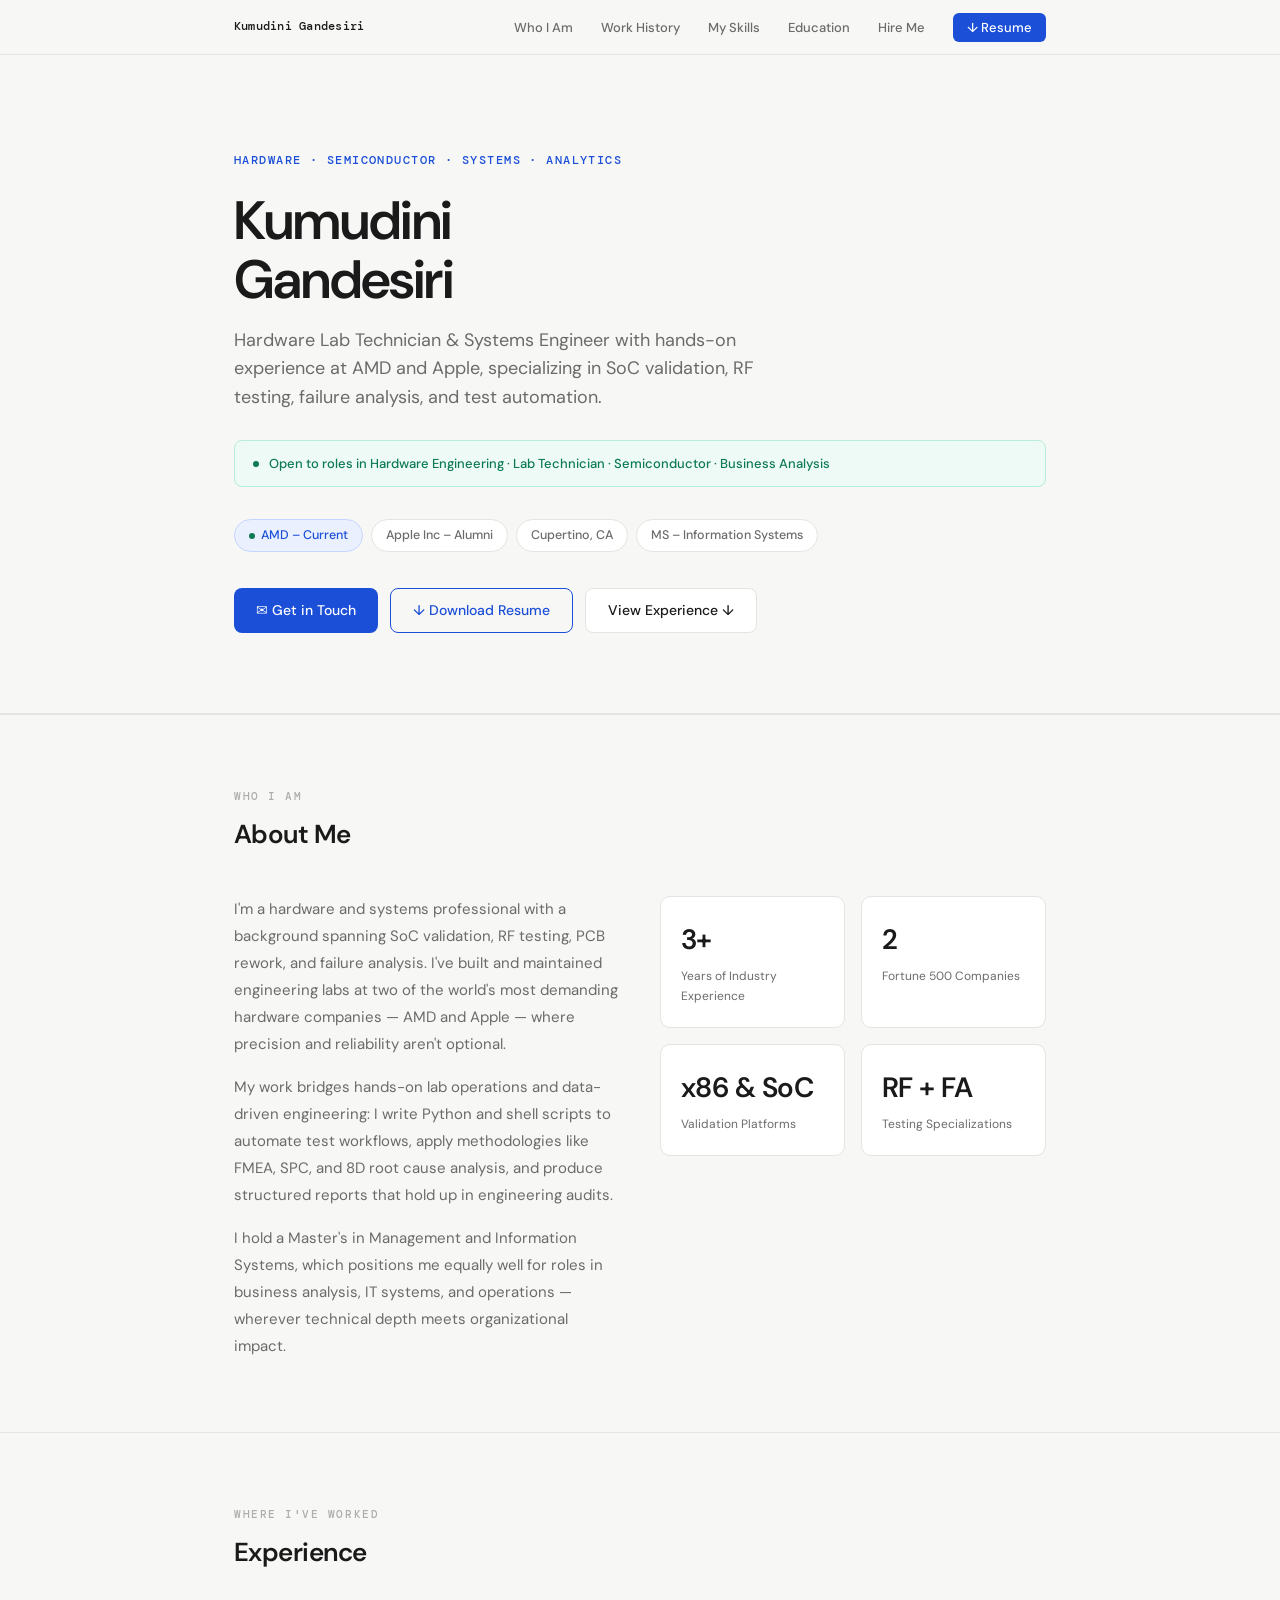
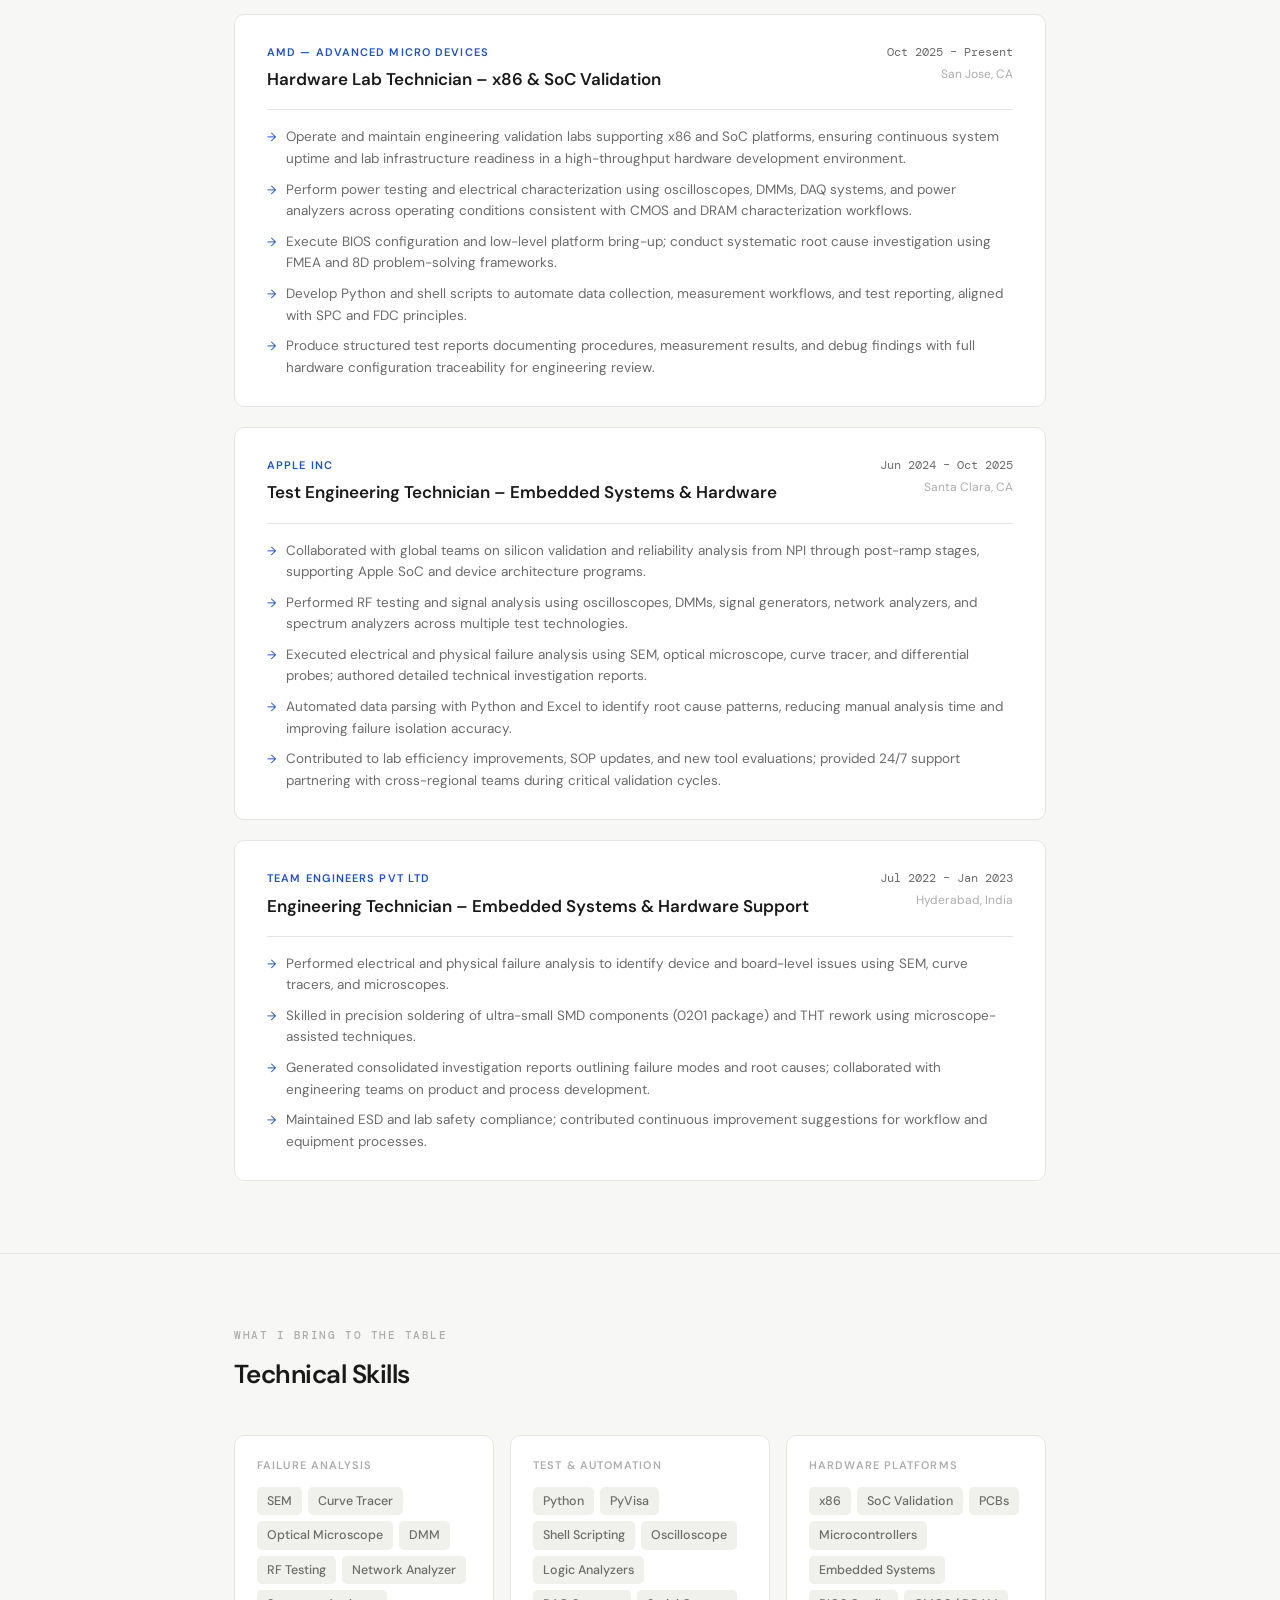
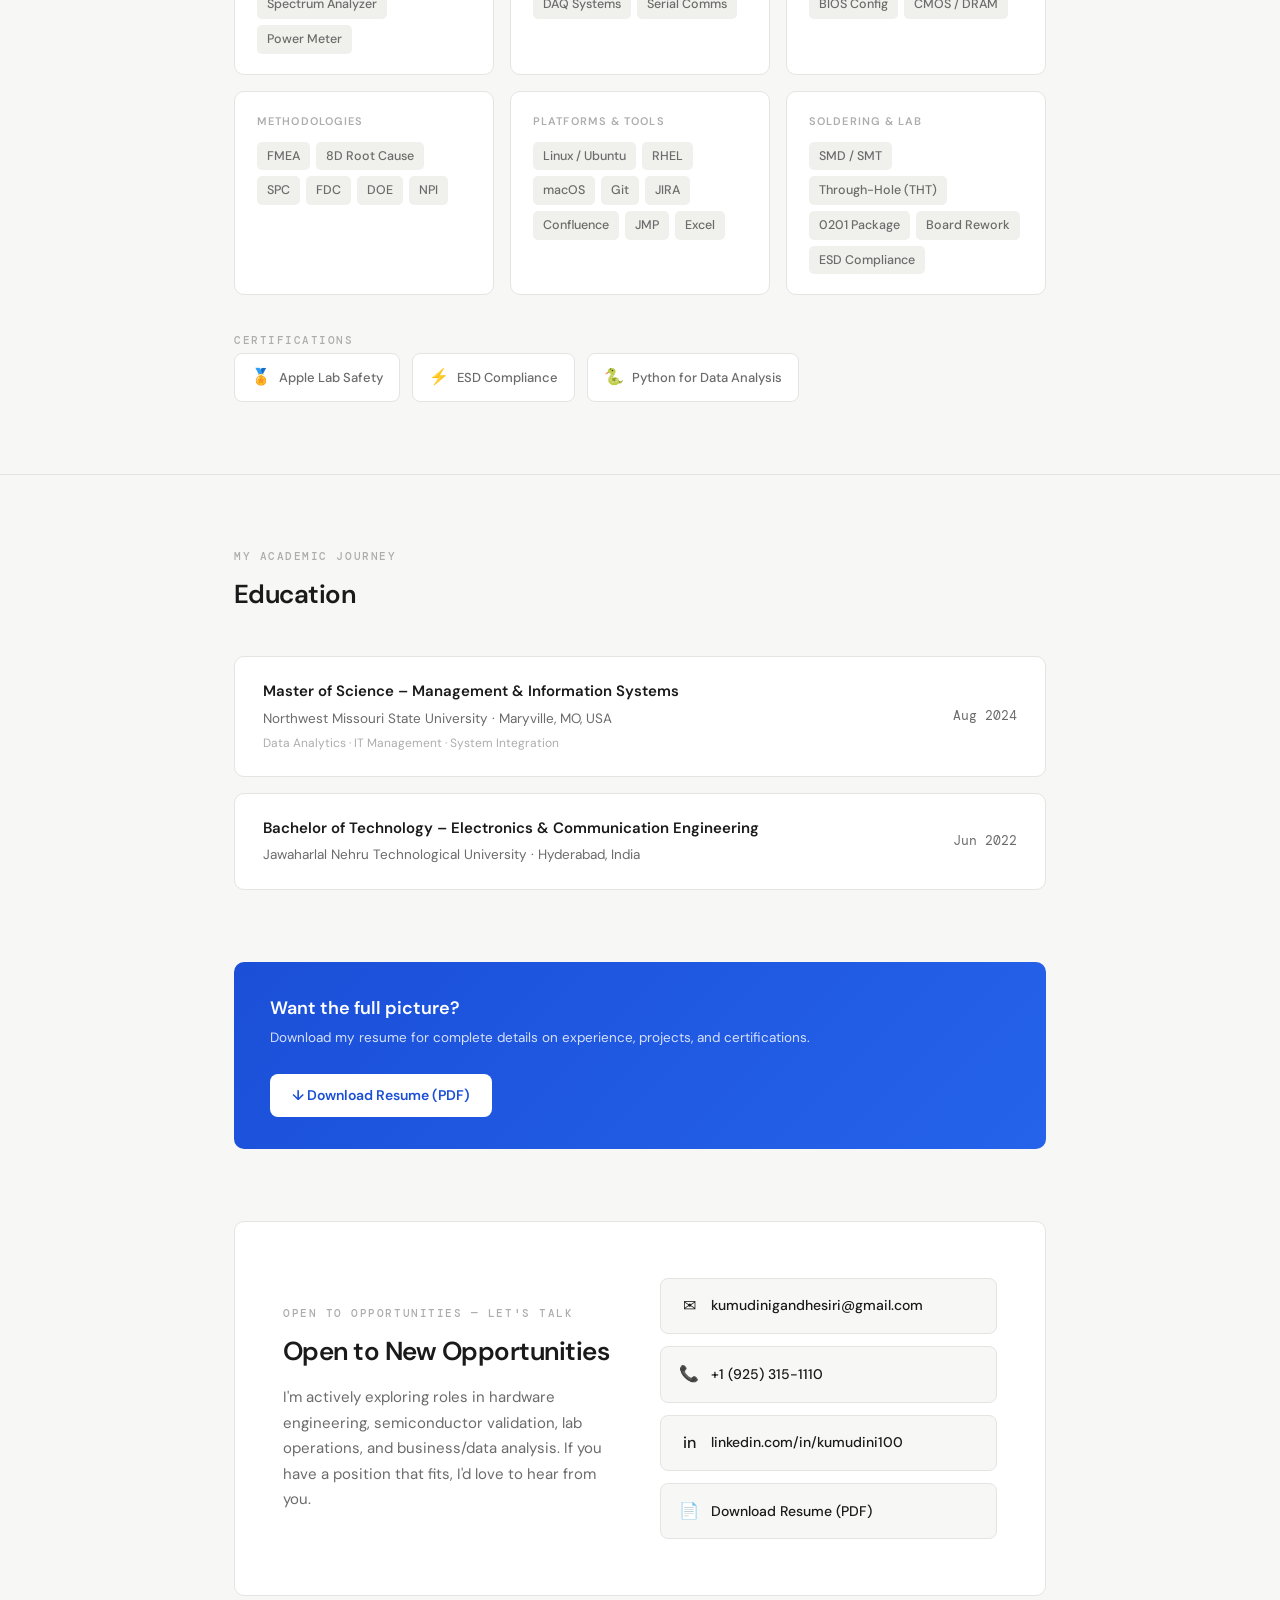
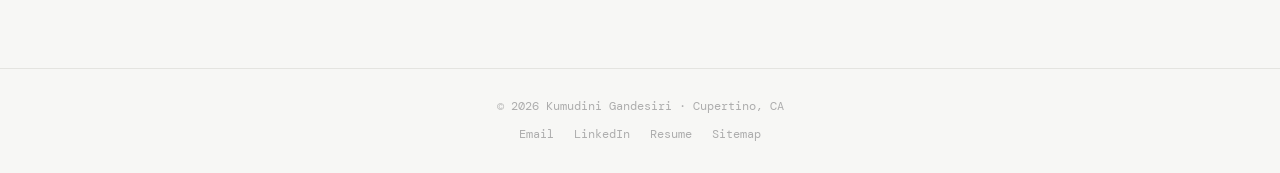
==== index.html @ ef57f11a "Update index.html" ====
<!DOCTYPE html>
<html lang="en">
<head>
  <meta charset="UTF-8" />
  <meta name="viewport" content="width=device-width, initial-scale=1.0" />

  <!-- ── PRIMARY META ──- -->
  <title>Kumudini Gandesiri – Hardware & Systems Engineer</title>
  <meta name="description" content="Hardware Lab Technician & Systems Engineer with hands-on experience at AMD and Apple. Expert in SoC validation, RF testing, failure analysis, PCB systems, and test automation. Open to Hardware, Semiconductor, and Business Analysis roles." />
  <meta name="keywords" content="Hardware Engineer, Lab Technician, SoC Validation, RF Testing, Failure Analysis, Semiconductor, PCB, Embedded Systems, Python Automation, AMD, Apple, Business Analyst, Cupertino CA" />
  <meta name="author" content="Kumudini Gandesiri" />
  <meta name="robots" content="index, follow" />
  <link rel="canonical" href="https://kumudini100.github.io/" />

  <!-- ── OPEN GRAPH (LinkedIn / Slack previews) ── -->
  <meta property="og:type" content="website" />
  <meta property="og:url" content="https://kumudini100.github.io/" />
  <meta property="og:title" content="Kumudini Gandesiri – Hardware & Systems Engineer" />
  <meta property="og:description" content="Hardware Lab Technician at AMD. Previously Apple. Expert in SoC validation, RF testing, failure analysis, and test automation. Open to new opportunities." />
  <meta property="og:image" content="https://kumudini100.github.io/og-image.png" />
  <meta property="og:image:width" content="1200" />
  <meta property="og:image:height" content="630" />
  <meta property="og:locale" content="en_US" />
  <meta property="og:site_name" content="Kumudini Gandesiri Portfolio" />

  <!-- ── TWITTER CARD ── -->
  <meta name="twitter:card" content="summary_large_image" />
  <meta name="twitter:title" content="Kumudini Gandesiri – Hardware & Systems Engineer" />
  <meta name="twitter:description" content="Hardware Lab Technician at AMD. Previously Apple. SoC validation, RF testing, failure analysis, and test automation." />
  <meta name="twitter:image" content="https://kumudini100.github.io/og-image.png" />

  <!-- ── FAVICON (inline SVG as data URI) ── -->
  <link rel="icon" type="image/svg+xml" href="data:image/svg+xml,%3Csvg xmlns='http://www.w3.org/2000/svg' viewBox='0 0 32 32'%3E%3Crect width='32' height='32' rx='8' fill='%231B4FD8'/%3E%3Ctext x='16' y='22' font-family='system-ui' font-weight='700' font-size='14' fill='white' text-anchor='middle'%3EKG%3C/text%3E%3C/svg%3E" />
  <link rel="apple-touch-icon" href="data:image/svg+xml,%3Csvg xmlns='http://www.w3.org/2000/svg' viewBox='0 0 32 32'%3E%3Crect width='32' height='32' rx='8' fill='%231B4FD8'/%3E%3Ctext x='16' y='22' font-family='system-ui' font-weight='700' font-size='14' fill='white' text-anchor='middle'%3EKG%3C/text%3E%3C/svg%3E" />

  <!-- ── FONTS ── -->
  <link rel="preconnect" href="https://fonts.googleapis.com" />
  <link rel="preconnect" href="https://fonts.gstatic.com" crossorigin />
  <link href="https://fonts.googleapis.com/css2?family=DM+Sans:wght@300;400;500;600&family=DM+Mono:wght@400;500&display=swap" rel="stylesheet" />

  <!-- ── GOOGLE ANALYTICS ── -->
  <!-- Replace G-XXXXXXXXXX with your real Measurement ID from analytics.google.com -->
  <script async src="https://www.googletagmanager.com/gtag/js?id=G-XXXXXXXXXX"></script>
  <script>
    window.dataLayer = window.dataLayer || [];
    function gtag(){dataLayer.push(arguments);}
    gtag('js', new Date());
    gtag('config', 'G-XXXXXXXXXX', { anonymize_ip: true });

    // Track resume download
    function trackResume() {
      gtag('event', 'resume_download', { event_category: 'engagement', event_label: 'Resume PDF' });
    }
    // Track contact link clicks
    function trackContact(type) {
      gtag('event', 'contact_click', { event_category: 'engagement', event_label: type });
    }
  </script>

  <!-- ── STRUCTURED DATA (JSON-LD for Google) ── -->
  <script type="application/ld+json">
  {
    "@context": "https://schema.org",
    "@type": "Person",
    "name": "Kumudini Gandesiri",
    "jobTitle": "Hardware Lab Technician",
    "description": "Hardware Lab Technician & Systems Engineer with experience at AMD and Apple. Expert in SoC validation, RF testing, failure analysis, and test automation.",
    "email": "kumudinigandhesiri@gmail.com",
    "telephone": "+19253151110",
    "address": { "@type": "PostalAddress", "addressLocality": "Cupertino", "addressRegion": "CA", "addressCountry": "US" },
    "url": "https://kumudini100.github.io/",
    "sameAs": ["https://www.linkedin.com/in/kumudini100/"],
    "alumniOf": [
      { "@type": "CollegeOrUniversity", "name": "Northwest Missouri State University" },
      { "@type": "CollegeOrUniversity", "name": "Jawaharlal Nehru Technological University" }
    ],
    "worksFor": { "@type": "Organization", "name": "AMD (Advanced Micro Devices)" },
    "knowsAbout": ["SoC Validation", "RF Testing", "Failure Analysis", "PCB Systems", "Python Automation", "FMEA", "Embedded Systems"]
  }
  </script>

  <style>
    *, *::before, *::after { box-sizing: border-box; margin: 0; padding: 0; }

    :root {
      --bg: #F7F7F5;
      --surface: #FFFFFF;
      --ink: #1A1A1A;
      --ink-muted: #6B6B6B;
      --ink-faint: #ADADAD;
      --accent: #1B4FD8;
      --accent-soft: #EBF0FF;
      --accent-mid: #3B6BF5;
      --border: #E4E4E0;
      --tag-bg: #F0F0EC;
      --green: #0D7A55;
      --green-bg: #EDFAF5;
      --radius: 10px;
      --max: 860px;
      --mono: 'DM Mono', monospace;
      --sans: 'DM Sans', sans-serif;
    }

    html { scroll-behavior: smooth; }

    body {
      font-family: var(--sans);
      background: var(--bg);
      color: var(--ink);
      line-height: 1.65;
      font-size: 15px;
    }

    /* ── SCROLL ANIMATIONS ── */
    .reveal {
      opacity: 0;
      transform: translateY(24px);
      transition: opacity 0.55s ease, transform 0.55s ease;
    }
    .reveal.visible {
      opacity: 1;
      transform: translateY(0);
    }
    .reveal-delay-1 { transition-delay: 0.1s; }
    .reveal-delay-2 { transition-delay: 0.2s; }
    .reveal-delay-3 { transition-delay: 0.3s; }

    @media (prefers-reduced-motion: reduce) {
      .reveal { opacity: 1; transform: none; transition: none; }
    }

    /* ── NAV ── */
    nav {
      position: sticky;
      top: 0;
      z-index: 100;
      background: rgba(247,247,245,0.92);
      backdrop-filter: blur(12px);
      -webkit-backdrop-filter: blur(12px);
      border-bottom: 1px solid var(--border);
    }
    .nav-inner {
      max-width: var(--max);
      margin: 0 auto;
      padding: 0 24px;
      height: 54px;
      display: flex;
      align-items: center;
      justify-content: space-between;
    }
    .nav-logo {
      font-family: var(--mono);
      font-size: 12px;
      font-weight: 500;
      color: var(--ink);
      text-decoration: none;
      letter-spacing: 0.02em;
    }
    .nav-links {
      display: flex;
      gap: 28px;
      list-style: none;
      align-items: center;
    }
    .nav-links a {
      font-size: 13px;
      font-weight: 500;
      color: var(--ink-muted);
      text-decoration: none;
      transition: color 0.2s;
    }
    .nav-links a:hover { color: var(--accent); }
    .nav-resume-btn {
      font-family: var(--sans);
      font-size: 12.5px;
      font-weight: 600;
      background: var(--accent);
      color: #fff !important;
      padding: 6px 14px;
      border-radius: 6px;
      transition: background 0.2s, transform 0.15s !important;
    }
    .nav-resume-btn:hover { background: var(--accent-mid) !important; transform: translateY(-1px); }

    /* ── LAYOUT ── */
    .container {
      max-width: var(--max);
      margin: 0 auto;
      padding: 0 24px;
    }
    section { padding: 72px 0; }
    section + section { border-top: 1px solid var(--border); }

    /* ── HERO ── */
    #hero {
      padding: 96px 0 80px;
      border-bottom: 1px solid var(--border);
    }
    .hero-eyebrow {
      font-family: var(--mono);
      font-size: 12px;
      font-weight: 500;
      letter-spacing: 0.12em;
      text-transform: uppercase;
      color: var(--accent);
      margin-bottom: 20px;
    }
    .hero-name {
      font-size: clamp(36px, 6vw, 54px);
      font-weight: 600;
      line-height: 1.1;
      letter-spacing: -0.02em;
      margin-bottom: 16px;
      color: var(--ink);
    }
    .hero-title {
      font-size: 18px;
      font-weight: 400;
      color: var(--ink-muted);
      margin-bottom: 28px;
      max-width: 580px;
      line-height: 1.6;
    }
    .hero-badges {
      display: flex;
      flex-wrap: wrap;
      gap: 8px;
      margin-bottom: 36px;
    }
    .badge {
      display: inline-flex;
      align-items: center;
      gap: 6px;
      background: var(--surface);
      border: 1px solid var(--border);
      border-radius: 100px;
      padding: 5px 14px;
      font-size: 12.5px;
      font-weight: 500;
      color: var(--ink-muted);
    }
    .badge.active {
      background: var(--accent-soft);
      border-color: #C5D5FF;
      color: var(--accent);
    }
    .badge-dot {
      width: 6px; height: 6px;
      border-radius: 50%;
      background: var(--green);
      flex-shrink: 0;
      animation: pulse 2s infinite;
    }
    @keyframes pulse {
      0%, 100% { opacity: 1; transform: scale(1); }
      50% { opacity: 0.6; transform: scale(0.85); }
    }
    .hero-cta {
      display: flex;
      gap: 12px;
      flex-wrap: wrap;
    }
    .btn {
      display: inline-flex;
      align-items: center;
      gap: 8px;
      padding: 10px 22px;
      border-radius: 8px;
      font-size: 14px;
      font-weight: 500;
      text-decoration: none;
      transition: all 0.18s;
      cursor: pointer;
      border: none;
      font-family: var(--sans);
    }
    .btn-primary { background: var(--accent); color: #fff; }
    .btn-primary:hover { background: var(--accent-mid); transform: translateY(-1px); box-shadow: 0 4px 16px rgba(27,79,216,0.25); }
    .btn-secondary { background: var(--surface); color: var(--ink); border: 1px solid var(--border); }
    .btn-secondary:hover { border-color: var(--accent); color: var(--accent); transform: translateY(-1px); }
    .btn-outline { background: transparent; color: var(--accent); border: 1.5px solid var(--accent); }
    .btn-outline:hover { background: var(--accent-soft); transform: translateY(-1px); }

    /* ── SECTION HEADINGS ── */
    .section-label {
      font-family: var(--mono);
      font-size: 11px;
      font-weight: 500;
      letter-spacing: 0.14em;
      text-transform: uppercase;
      color: var(--ink-faint);
      margin-bottom: 8px;
    }
    .section-title {
      font-size: 26px;
      font-weight: 600;
      letter-spacing: -0.02em;
      color: var(--ink);
      margin-bottom: 40px;
    }

    /* ── ROLES STRIP ── */
    .roles-strip {
      background: var(--green-bg);
      border: 1px solid #B6EDD9;
      border-radius: 8px;
      padding: 12px 18px;
      display: flex;
      align-items: center;
      gap: 10px;
      margin-bottom: 32px;
      font-size: 13px;
      color: var(--green);
      font-weight: 500;
    }

    /* ── ABOUT ── */
    .about-grid {
      display: grid;
      grid-template-columns: 1fr 1fr;
      gap: 40px;
      align-items: start;
    }
    .about-text p {
      color: var(--ink-muted);
      line-height: 1.8;
      margin-bottom: 16px;
    }
    .about-text p:last-child { margin-bottom: 0; }
    .about-stats {
      display: grid;
      grid-template-columns: 1fr 1fr;
      gap: 16px;
    }
    .stat-card {
      background: var(--surface);
      border: 1px solid var(--border);
      border-radius: var(--radius);
      padding: 20px;
      transition: border-color 0.2s;
    }
    .stat-card:hover { border-color: #C5D5FF; }
    .stat-number {
      font-size: 28px;
      font-weight: 600;
      color: var(--ink);
      letter-spacing: -0.02em;
    }
    .stat-label { font-size: 12px; color: var(--ink-muted); margin-top: 4px; }

    /* ── EXPERIENCE ── */
    .exp-list { display: flex; flex-direction: column; gap: 20px; }
    .exp-card {
      background: var(--surface);
      border: 1px solid var(--border);
      border-radius: var(--radius);
      padding: 28px 32px;
      transition: border-color 0.2s, box-shadow 0.2s;
    }
    .exp-card:hover {
      border-color: #C5D5FF;
      box-shadow: 0 4px 24px rgba(27,79,216,0.07);
    }
    .exp-header {
      display: flex;
      align-items: flex-start;
      justify-content: space-between;
      gap: 16px;
      margin-bottom: 6px;
      flex-wrap: wrap;
    }
    .exp-company {
      font-size: 11px;
      font-weight: 600;
      letter-spacing: 0.1em;
      text-transform: uppercase;
      color: var(--accent);
      margin-bottom: 4px;
    }
    .exp-role { font-size: 17px; font-weight: 600; color: var(--ink); }
    .exp-meta { text-align: right; flex-shrink: 0; }
    .exp-date { font-family: var(--mono); font-size: 12px; color: var(--ink-muted); }
    .exp-location { font-size: 12px; color: var(--ink-faint); margin-top: 2px; }
    .exp-divider { height: 1px; background: var(--border); margin: 16px 0; }
    .exp-bullets { list-style: none; display: flex; flex-direction: column; gap: 9px; }
    .exp-bullets li {
      display: flex;
      gap: 10px;
      font-size: 13.5px;
      color: var(--ink-muted);
      line-height: 1.6;
    }
    .exp-bullets li::before {
      content: "→";
      color: var(--accent);
      flex-shrink: 0;
      font-size: 12px;
      margin-top: 2px;
    }

    /* ── SKILLS ── */
    .skills-grid {
      display: grid;
      grid-template-columns: repeat(auto-fill, minmax(240px, 1fr));
      gap: 16px;
    }
    .skill-group {
      background: var(--surface);
      border: 1px solid var(--border);
      border-radius: var(--radius);
      padding: 20px 22px;
      transition: border-color 0.2s;
    }
    .skill-group:hover { border-color: #C5D5FF; }
    .skill-group-title {
      font-size: 11px;
      font-weight: 600;
      letter-spacing: 0.1em;
      text-transform: uppercase;
      color: var(--ink-faint);
      margin-bottom: 12px;
    }
    .skill-tags { display: flex; flex-wrap: wrap; gap: 6px; }
    .skill-tag {
      background: var(--tag-bg);
      border-radius: 5px;
      padding: 4px 10px;
      font-size: 12.5px;
      font-weight: 500;
      color: var(--ink-muted);
    }

    /* ── CERTIFICATIONS ── */
    .certs-row {
      display: flex;
      flex-wrap: wrap;
      gap: 12px;
      margin-top: -12px;
    }
    .cert-badge {
      display: flex;
      align-items: center;
      gap: 8px;
      background: var(--surface);
      border: 1px solid var(--border);
      border-radius: 8px;
      padding: 10px 16px;
      font-size: 13px;
      font-weight: 500;
      color: var(--ink-muted);
    }
    .cert-icon { font-size: 16px; }

    /* ── EDUCATION ── */
    .edu-list { display: flex; flex-direction: column; gap: 16px; }
    .edu-card {
      background: var(--surface);
      border: 1px solid var(--border);
      border-radius: var(--radius);
      padding: 22px 28px;
      display: flex;
      justify-content: space-between;
      align-items: center;
      gap: 16px;
      flex-wrap: wrap;
      transition: border-color 0.2s;
    }
    .edu-card:hover { border-color: #C5D5FF; }
    .edu-degree { font-size: 15px; font-weight: 600; color: var(--ink); margin-bottom: 4px; }
    .edu-school { font-size: 13.5px; color: var(--ink-muted); }
    .edu-note { font-size: 12px; color: var(--ink-faint); margin-top: 4px; }
    .edu-year { font-family: var(--mono); font-size: 12.5px; color: var(--ink-muted); white-space: nowrap; }

    /* ── RESUME CTA BANNER ── */
    .resume-banner {
      background: linear-gradient(135deg, var(--accent) 0%, #2563EB 100%);
      border-radius: var(--radius);
      padding: 32px 36px;
      display: flex;
      align-items: center;
      justify-content: space-between;
      gap: 24px;
      flex-wrap: wrap;
      margin-bottom: 72px;
    }
    .resume-banner-text { color: #fff; }
    .resume-banner-title { font-size: 18px; font-weight: 600; margin-bottom: 4px; }
    .resume-banner-sub { font-size: 13.5px; opacity: 0.82; }
    .btn-white {
      background: #fff;
      color: var(--accent);
      font-weight: 600;
    }
    .btn-white:hover { background: #f0f4ff; transform: translateY(-1px); }

    /* ── CONTACT ── */
    .contact-wrap {
      background: var(--surface);
      border: 1px solid var(--border);
      border-radius: var(--radius);
      padding: 56px 48px;
    }
    .contact-grid {
      display: grid;
      grid-template-columns: 1fr 1fr;
      gap: 40px;
      align-items: center;
    }
    .contact-heading { font-size: 26px; font-weight: 600; letter-spacing: -0.02em; margin-bottom: 12px; }
    .contact-sub { color: var(--ink-muted); line-height: 1.7; }
    .contact-links { display: flex; flex-direction: column; gap: 12px; }
    .contact-link {
      display: flex;
      align-items: center;
      gap: 12px;
      padding: 14px 18px;
      background: var(--bg);
      border: 1px solid var(--border);
      border-radius: 8px;
      text-decoration: none;
      color: var(--ink);
      font-size: 14px;
      font-weight: 500;
      transition: all 0.18s;
    }
    .contact-link:hover { border-color: var(--accent); color: var(--accent); background: var(--accent-soft); }
    .contact-link-icon { font-size: 16px; width: 20px; text-align: center; }

    /* ── FOOTER ── */
    footer {
      border-top: 1px solid var(--border);
      padding: 28px 24px;
      text-align: center;
      font-size: 12px;
      color: var(--ink-faint);
      font-family: var(--mono);
    }
    .footer-links { display: flex; justify-content: center; gap: 20px; margin-top: 8px; }
    .footer-links a { color: var(--ink-faint); text-decoration: none; transition: color 0.2s; }
    .footer-links a:hover { color: var(--accent); }

    /* ── RESPONSIVE ── */
    @media (max-width: 640px) {
      .about-grid, .contact-grid { grid-template-columns: 1fr; }
      .about-stats { grid-template-columns: 1fr 1fr; }
      .exp-header { flex-direction: column; }
      .exp-meta { text-align: left; }
      .contact-wrap { padding: 36px 24px; }
      .resume-banner { padding: 24px; }
      .nav-links li:not(:last-child) { display: none; }
    }
  </style>
</head>
<body>

  <!-- ── NAV ── -->
  <nav role="navigation" aria-label="Main navigation">
    <div class="nav-inner">
      <a class="nav-logo" href="#hero" aria-label="Home">Kumudini Gandesiri</a>
      <ul class="nav-links">
        <li><a href="#about">Who I Am</a></li>
        <li><a href="#experience">Work History</a></li>
        <li><a href="#skills">My Skills</a></li>
        <li><a href="#education">Education</a></li>
        <li><a href="#contact">Hire Me</a></li>
        <li>
          <a class="nav-resume-btn" href="Kumudini_Gandesiri_Resume.pdf" download onclick="trackResume()">
            ↓ Resume
          </a>
        </li>
      </ul>
    </div>
  </nav>

  <!-- ── HERO ── -->
  <section id="hero" aria-label="Introduction">
    <div class="container">
      <div class="hero-eyebrow reveal">Hardware · Semiconductor · Systems · Analytics</div>
      <h1 class="hero-name reveal reveal-delay-1">Kumudini<br>Gandesiri</h1>
      <p class="hero-title reveal reveal-delay-2">Hardware Lab Technician & Systems Engineer with hands-on experience at AMD and Apple, specializing in SoC validation, RF testing, failure analysis, and test automation.</p>

      <div class="roles-strip reveal reveal-delay-2">
        <span class="badge-dot" aria-hidden="true"></span>
        Open to roles in Hardware Engineering · Lab Technician · Semiconductor · Business Analysis
      </div>

      <div class="hero-badges reveal reveal-delay-3">
        <span class="badge active"><span class="badge-dot" aria-hidden="true"></span>AMD – Current</span>
        <span class="badge">Apple Inc – Alumni</span>
        <span class="badge">Cupertino, CA</span>
        <span class="badge">MS – Information Systems</span>
      </div>

      <div class="hero-cta reveal reveal-delay-3">
        <a class="btn btn-primary" href="mailto:kumudinigandhesiri@gmail.com" onclick="trackContact('email')">
          ✉ Get in Touch
        </a>
        <a class="btn btn-outline" href="Kumudini_Gandesiri_Resume.pdf" download onclick="trackResume()">
          ↓ Download Resume
        </a>
        <a class="btn btn-secondary" href="#experience">
          View Experience ↓
        </a>
      </div>
    </div>
  </section>

  <!-- ── ABOUT ── -->
  <section id="about" aria-label="About">
    <div class="container">
      <div class="section-label">Who I Am</div>
      <h2 class="section-title">About Me</h2>
      <div class="about-grid">
        <div class="about-text reveal">
          <p>I'm a hardware and systems professional with a background spanning SoC validation, RF testing, PCB rework, and failure analysis. I've built and maintained engineering labs at two of the world's most demanding hardware companies — AMD and Apple — where precision and reliability aren't optional.</p>
          <p>My work bridges hands-on lab operations and data-driven engineering: I write Python and shell scripts to automate test workflows, apply methodologies like FMEA, SPC, and 8D root cause analysis, and produce structured reports that hold up in engineering audits.</p>
          <p>I hold a Master's in Management and Information Systems, which positions me equally well for roles in business analysis, IT systems, and operations — wherever technical depth meets organizational impact.</p>
        </div>
        <div class="about-stats reveal reveal-delay-1">
          <div class="stat-card">
            <div class="stat-number">3+</div>
            <div class="stat-label">Years of Industry Experience</div>
          </div>
          <div class="stat-card">
            <div class="stat-number">2</div>
            <div class="stat-label">Fortune 500 Companies</div>
          </div>
          <div class="stat-card">
            <div class="stat-number">x86 & SoC</div>
            <div class="stat-label">Validation Platforms</div>
          </div>
          <div class="stat-card">
            <div class="stat-number">RF + FA</div>
            <div class="stat-label">Testing Specializations</div>
          </div>
        </div>
      </div>
    </div>
  </section>

  <!-- ── EXPERIENCE ── -->
  <section id="experience" aria-label="Work Experience">
    <div class="container">
      <div class="section-label">Where I've Worked</div>
      <h2 class="section-title">Experience</h2>
      <div class="exp-list">

        <div class="exp-card reveal">
          <div class="exp-header">
            <div>
              <div class="exp-company">AMD — Advanced Micro Devices</div>
              <div class="exp-role">Hardware Lab Technician – x86 &amp; SoC Validation</div>
            </div>
            <div class="exp-meta">
              <div class="exp-date">Oct 2025 – Present</div>
              <div class="exp-location">San Jose, CA</div>
            </div>
          </div>
          <div class="exp-divider"></div>
          <ul class="exp-bullets">
            <li>Operate and maintain engineering validation labs supporting x86 and SoC platforms, ensuring continuous system uptime and lab infrastructure readiness in a high-throughput hardware development environment.</li>
            <li>Perform power testing and electrical characterization using oscilloscopes, DMMs, DAQ systems, and power analyzers across operating conditions consistent with CMOS and DRAM characterization workflows.</li>
            <li>Execute BIOS configuration and low-level platform bring-up; conduct systematic root cause investigation using FMEA and 8D problem-solving frameworks.</li>
            <li>Develop Python and shell scripts to automate data collection, measurement workflows, and test reporting, aligned with SPC and FDC principles.</li>
            <li>Produce structured test reports documenting procedures, measurement results, and debug findings with full hardware configuration traceability for engineering review.</li>
          </ul>
        </div>

        <div class="exp-card reveal reveal-delay-1">
          <div class="exp-header">
            <div>
              <div class="exp-company">Apple Inc</div>
              <div class="exp-role">Test Engineering Technician – Embedded Systems &amp; Hardware</div>
            </div>
            <div class="exp-meta">
              <div class="exp-date">Jun 2024 – Oct 2025</div>
              <div class="exp-location">Santa Clara, CA</div>
            </div>
          </div>
          <div class="exp-divider"></div>
          <ul class="exp-bullets">
            <li>Collaborated with global teams on silicon validation and reliability analysis from NPI through post-ramp stages, supporting Apple SoC and device architecture programs.</li>
            <li>Performed RF testing and signal analysis using oscilloscopes, DMMs, signal generators, network analyzers, and spectrum analyzers across multiple test technologies.</li>
            <li>Executed electrical and physical failure analysis using SEM, optical microscope, curve tracer, and differential probes; authored detailed technical investigation reports.</li>
            <li>Automated data parsing with Python and Excel to identify root cause patterns, reducing manual analysis time and improving failure isolation accuracy.</li>
            <li>Contributed to lab efficiency improvements, SOP updates, and new tool evaluations; provided 24/7 support partnering with cross-regional teams during critical validation cycles.</li>
          </ul>
        </div>

        <div class="exp-card reveal reveal-delay-2">
          <div class="exp-header">
            <div>
              <div class="exp-company">Team Engineers Pvt Ltd</div>
              <div class="exp-role">Engineering Technician – Embedded Systems &amp; Hardware Support</div>
            </div>
            <div class="exp-meta">
              <div class="exp-date">Jul 2022 – Jan 2023</div>
              <div class="exp-location">Hyderabad, India</div>
            </div>
          </div>
          <div class="exp-divider"></div>
          <ul class="exp-bullets">
            <li>Performed electrical and physical failure analysis to identify device and board-level issues using SEM, curve tracers, and microscopes.</li>
            <li>Skilled in precision soldering of ultra-small SMD components (0201 package) and THT rework using microscope-assisted techniques.</li>
            <li>Generated consolidated investigation reports outlining failure modes and root causes; collaborated with engineering teams on product and process development.</li>
            <li>Maintained ESD and lab safety compliance; contributed continuous improvement suggestions for workflow and equipment processes.</li>
          </ul>
        </div>

      </div>
    </div>
  </section>

  <!-- ── SKILLS ── -->
  <section id="skills" aria-label="Technical Skills">
    <div class="container">
      <div class="section-label">What I Bring to the Table</div>
      <h2 class="section-title">Technical Skills</h2>
      <div class="skills-grid">
        <div class="skill-group reveal">
          <div class="skill-group-title">Failure Analysis</div>
          <div class="skill-tags">
            <span class="skill-tag">SEM</span><span class="skill-tag">Curve Tracer</span>
            <span class="skill-tag">Optical Microscope</span><span class="skill-tag">DMM</span>
            <span class="skill-tag">RF Testing</span><span class="skill-tag">Network Analyzer</span>
            <span class="skill-tag">Spectrum Analyzer</span><span class="skill-tag">Power Meter</span>
          </div>
        </div>
        <div class="skill-group reveal reveal-delay-1">
          <div class="skill-group-title">Test &amp; Automation</div>
          <div class="skill-tags">
            <span class="skill-tag">Python</span><span class="skill-tag">PyVisa</span>
            <span class="skill-tag">Shell Scripting</span><span class="skill-tag">Oscilloscope</span>
            <span class="skill-tag">Logic Analyzers</span><span class="skill-tag">DAQ Systems</span>
            <span class="skill-tag">Serial Comms</span>
          </div>
        </div>
        <div class="skill-group reveal reveal-delay-2">
          <div class="skill-group-title">Hardware Platforms</div>
          <div class="skill-tags">
            <span class="skill-tag">x86</span><span class="skill-tag">SoC Validation</span>
            <span class="skill-tag">PCBs</span><span class="skill-tag">Microcontrollers</span>
            <span class="skill-tag">Embedded Systems</span><span class="skill-tag">BIOS Config</span>
            <span class="skill-tag">CMOS / DRAM</span>
          </div>
        </div>
        <div class="skill-group reveal">
          <div class="skill-group-title">Methodologies</div>
          <div class="skill-tags">
            <span class="skill-tag">FMEA</span><span class="skill-tag">8D Root Cause</span>
            <span class="skill-tag">SPC</span><span class="skill-tag">FDC</span>
            <span class="skill-tag">DOE</span><span class="skill-tag">NPI</span>
          </div>
        </div>
        <div class="skill-group reveal reveal-delay-1">
          <div class="skill-group-title">Platforms &amp; Tools</div>
          <div class="skill-tags">
            <span class="skill-tag">Linux / Ubuntu</span><span class="skill-tag">RHEL</span>
            <span class="skill-tag">macOS</span><span class="skill-tag">Git</span>
            <span class="skill-tag">JIRA</span><span class="skill-tag">Confluence</span>
            <span class="skill-tag">JMP</span><span class="skill-tag">Excel</span>
          </div>
        </div>
        <div class="skill-group reveal reveal-delay-2">
          <div class="skill-group-title">Soldering &amp; Lab</div>
          <div class="skill-tags">
            <span class="skill-tag">SMD / SMT</span><span class="skill-tag">Through-Hole (THT)</span>
            <span class="skill-tag">0201 Package</span><span class="skill-tag">Board Rework</span>
            <span class="skill-tag">ESD Compliance</span>
          </div>
        </div>
      </div>

      <!-- Certifications -->
      <div style="margin-top: 36px;">
        <div class="section-label" style="margin-bottom: 16px;">Certifications</div>
        <div class="certs-row">
          <div class="cert-badge reveal"><span class="cert-icon">🏅</span> Apple Lab Safety</div>
          <div class="cert-badge reveal reveal-delay-1"><span class="cert-icon">⚡</span> ESD Compliance</div>
          <div class="cert-badge reveal reveal-delay-2"><span class="cert-icon">🐍</span> Python for Data Analysis</div>
        </div>
      </div>
    </div>
  </section>

  <!-- ── EDUCATION ── -->
  <section id="education" aria-label="Education">
    <div class="container">
      <div class="section-label">My Academic Journey</div>
      <h2 class="section-title">Education</h2>
      <div class="edu-list">
        <div class="edu-card reveal">
          <div>
            <div class="edu-degree">Master of Science – Management &amp; Information Systems</div>
            <div class="edu-school">Northwest Missouri State University · Maryville, MO, USA</div>
            <div class="edu-note">Data Analytics · IT Management · System Integration</div>
          </div>
          <div class="edu-year">Aug 2024</div>
        </div>
        <div class="edu-card reveal reveal-delay-1">
          <div>
            <div class="edu-degree">Bachelor of Technology – Electronics &amp; Communication Engineering</div>
            <div class="edu-school">Jawaharlal Nehru Technological University · Hyderabad, India</div>
          </div>
          <div class="edu-year">Jun 2022</div>
        </div>
      </div>
    </div>
  </section>

  <!-- ── RESUME BANNER ── -->
  <div class="container">
    <div class="resume-banner reveal">
      <div class="resume-banner-text">
        <div class="resume-banner-title">Want the full picture?</div>
        <div class="resume-banner-sub">Download my resume for complete details on experience, projects, and certifications.</div>
      </div>
      <a class="btn btn-white" href="Kumudini_Gandesiri_Resume.pdf" download onclick="trackResume()">
        ↓ Download Resume (PDF)
      </a>
    </div>
  </div>

  <!-- ── CONTACT ── -->
  <section aria-label="Contact" style="padding: 0 0 72px;">
    <div class="container">
      <div class="contact-wrap reveal">
        <div class="contact-grid">
          <div>
            <div class="section-label">Open to Opportunities — Let's Talk</div>
            <div class="contact-heading">Open to New Opportunities</div>
            <p class="contact-sub">I'm actively exploring roles in hardware engineering, semiconductor validation, lab operations, and business/data analysis. If you have a position that fits, I'd love to hear from you.</p>
          </div>
          <div class="contact-links">
            <a class="contact-link" href="mailto:kumudinigandhesiri@gmail.com" onclick="trackContact('email')">
              <span class="contact-link-icon">✉</span>
              kumudinigandhesiri@gmail.com
            </a>
            <a class="contact-link" href="tel:+19253151110" onclick="trackContact('phone')">
              <span class="contact-link-icon">📞</span>
              +1 (925) 315-1110
            </a>
            <a class="contact-link" href="https://www.linkedin.com/in/kumudini100/" target="_blank" rel="noopener noreferrer" onclick="trackContact('linkedin')">
              <span class="contact-link-icon">in</span>
              linkedin.com/in/kumudini100
            </a>
            <a class="contact-link" href="Kumudini_Gandesiri_Resume.pdf" download onclick="trackResume()">
              <span class="contact-link-icon">📄</span>
              Download Resume (PDF)
            </a>
          </div>
        </div>
      </div>
    </div>
  </section>

  <!-- ── FOOTER ── -->
  <footer>
    <div>© 2026 Kumudini Gandesiri · Cupertino, CA</div>
    <div class="footer-links">
      <a href="mailto:kumudinigandhesiri@gmail.com">Email</a>
      <a href="https://www.linkedin.com/in/kumudini100/" target="_blank" rel="noopener">LinkedIn</a>
      <a href="Kumudini_Gandesiri_Resume.pdf" download onclick="trackResume()">Resume</a>
      <a href="sitemap.xml">Sitemap</a>
    </div>
  </footer>

  <!-- ── SCROLL REVEAL SCRIPT ── -->
  <script>
    (function() {
      var observer = new IntersectionObserver(function(entries) {
        entries.forEach(function(entry) {
          if (entry.isIntersecting) {
            entry.target.classList.add('visible');
            observer.unobserve(entry.target);
          }
        });
      }, { threshold: 0.1, rootMargin: '0px 0px -40px 0px' });

      // Observe all reveal elements
      document.querySelectorAll('.reveal').forEach(function(el) {
        observer.observe(el);
      });

      // Active nav link highlighting
      var sections = document.querySelectorAll('section[id], #hero');
      var navLinks = document.querySelectorAll('.nav-links a[href^="#"]');
      var scrollObserver = new IntersectionObserver(function(entries) {
        entries.forEach(function(entry) {
          if (entry.isIntersecting) {
            navLinks.forEach(function(link) {
              link.style.color = '';
              if (link.getAttribute('href') === '#' + entry.target.id) {
                link.style.color = 'var(--accent)';
              }
            });
          }
        });
      }, { threshold: 0.4 });
      sections.forEach(function(s) { scrollObserver.observe(s); });
    })();
  </script>

</body>
</html>
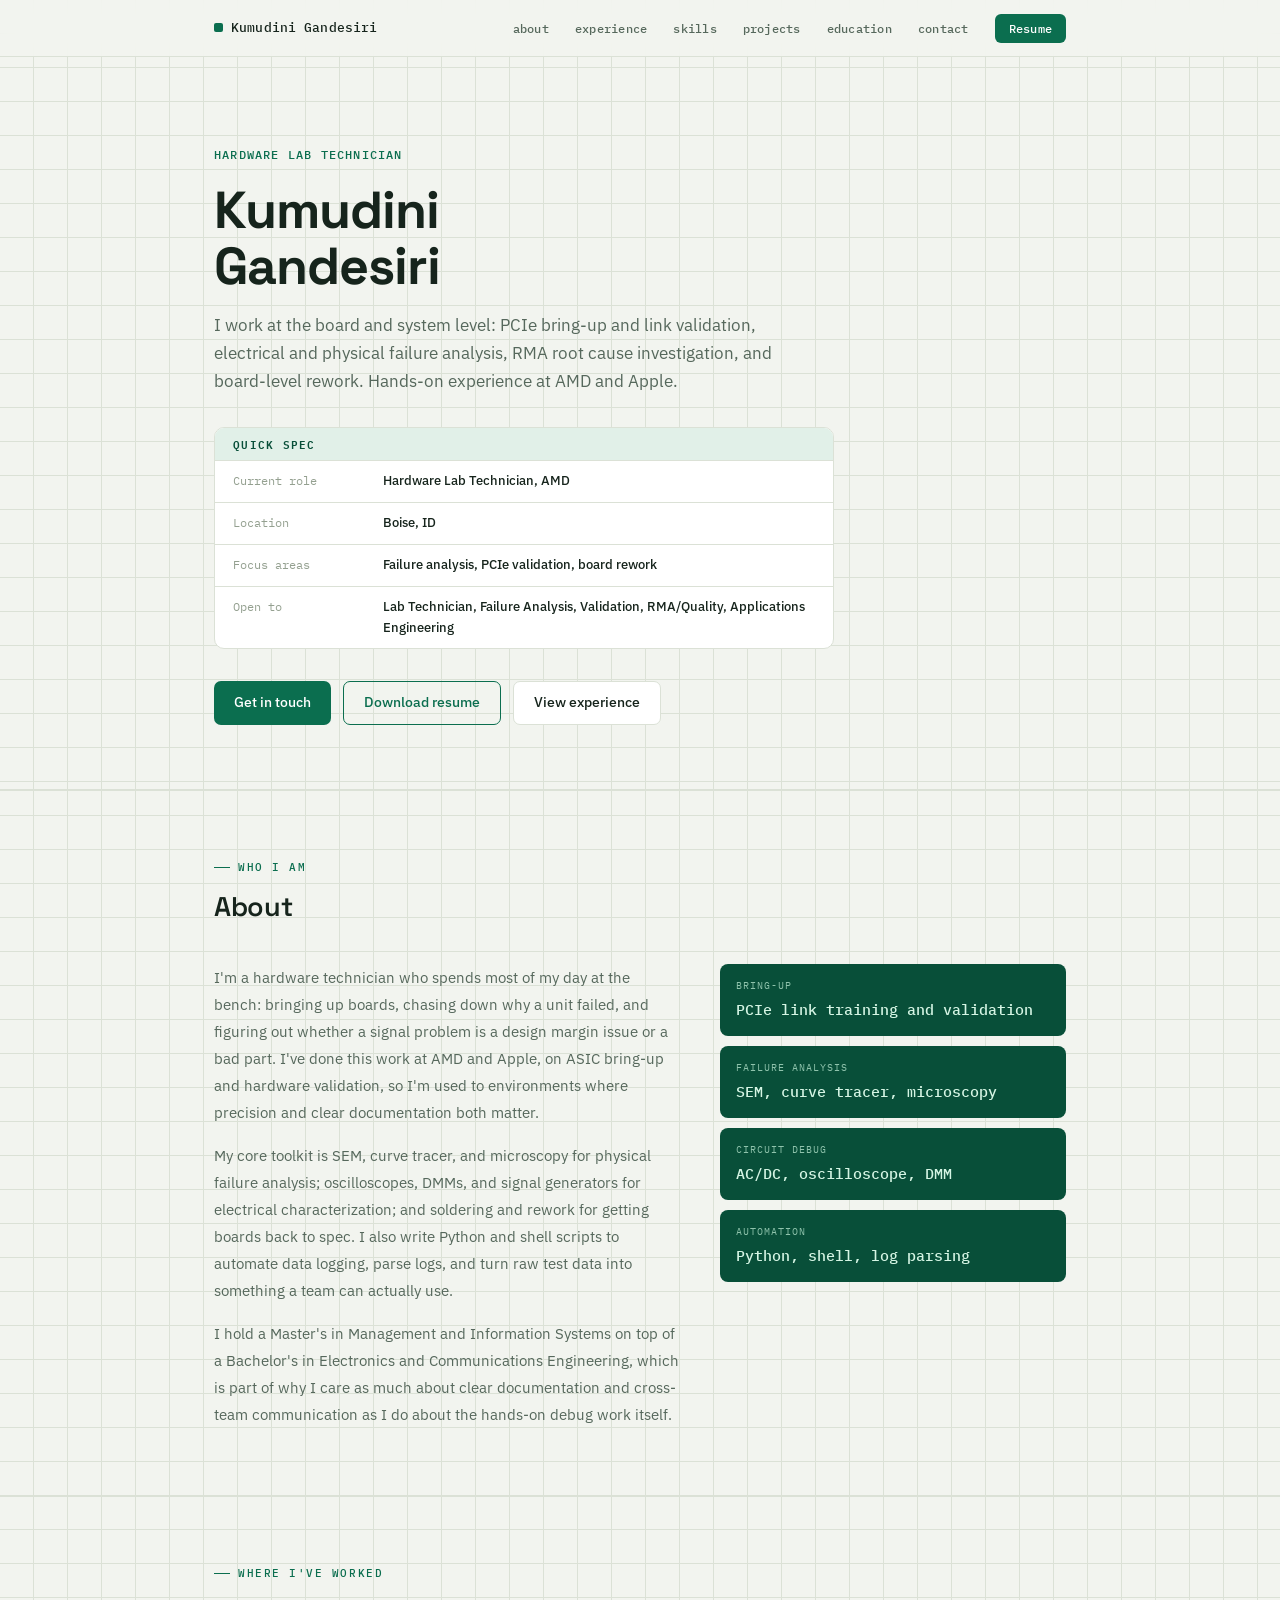
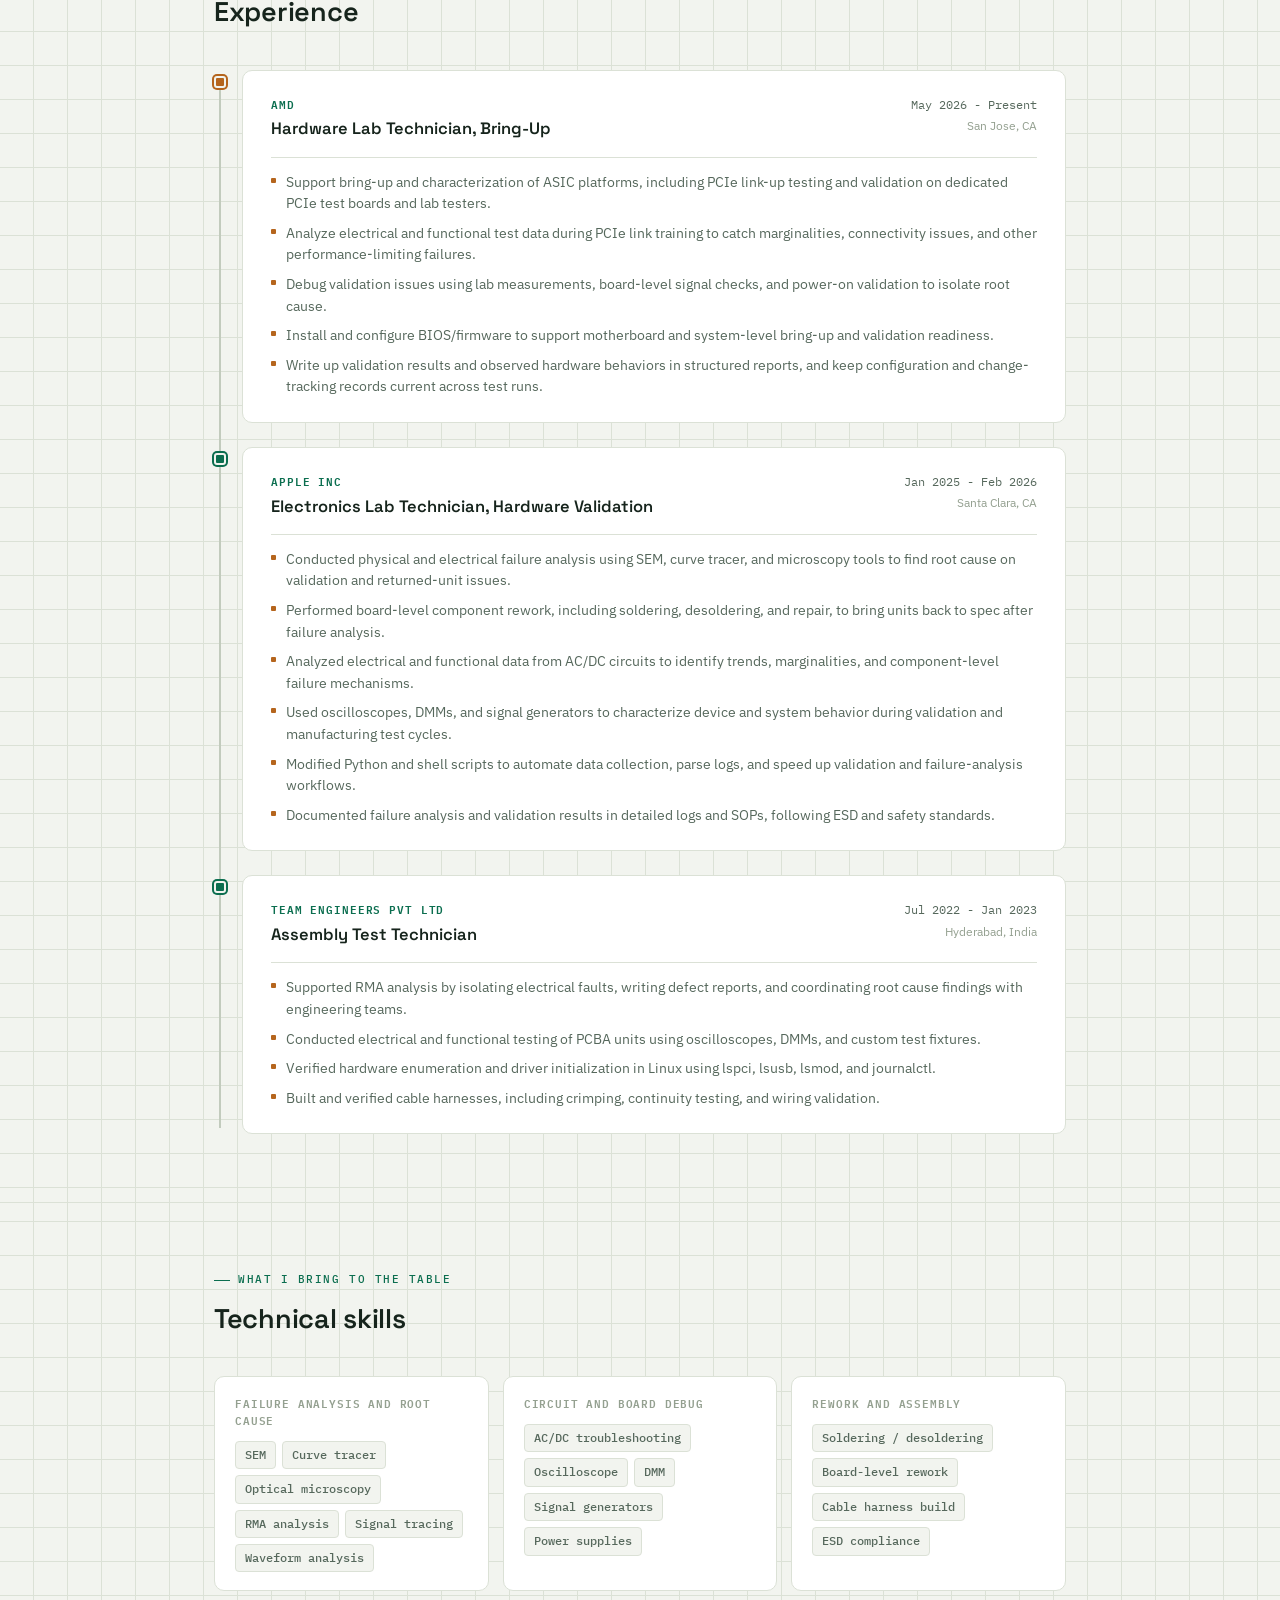
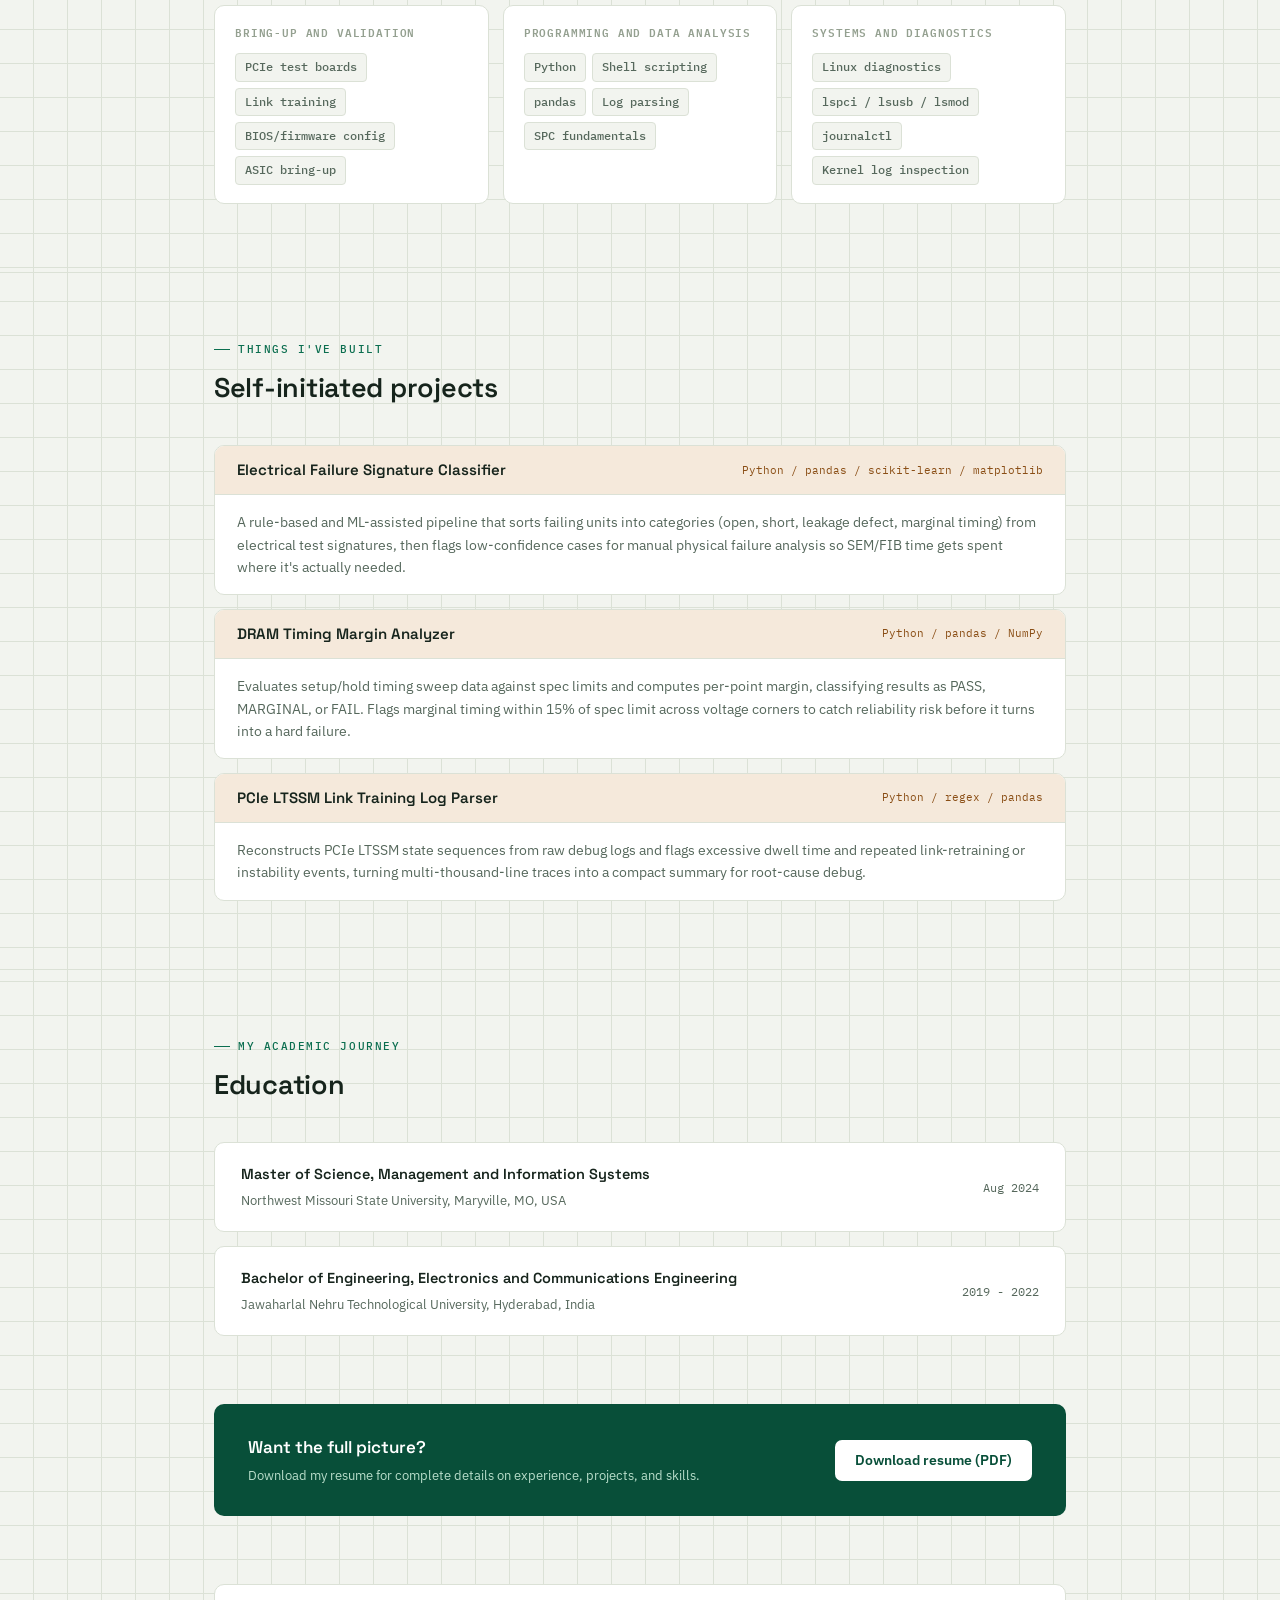
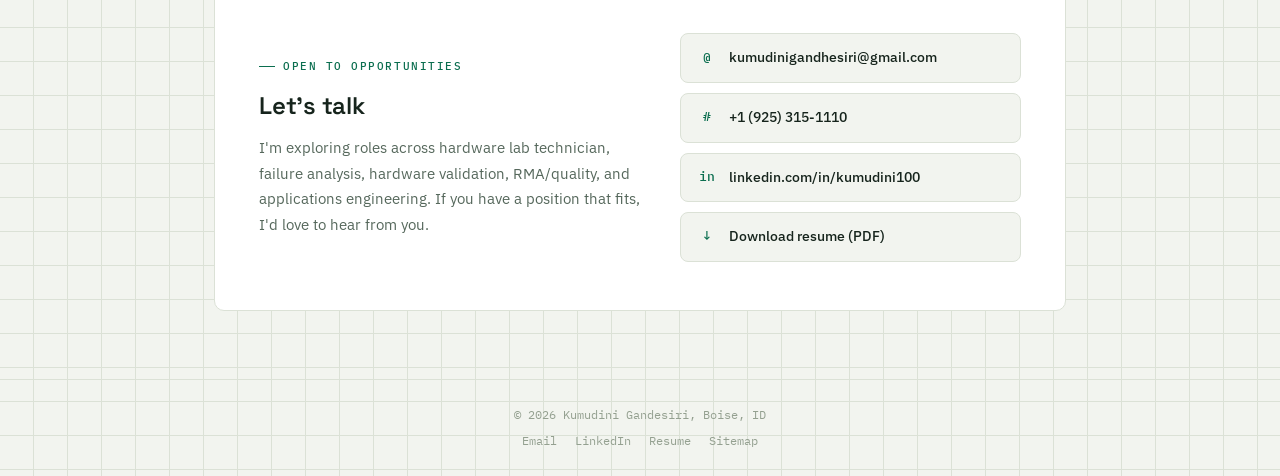
==== commit b042d105: "Update print statement from 'Hello' to 'Goodbye'" ====
--- a/index.html
+++ b/index.html
@@ -1,905 +1,571 @@
 <!DOCTYPE html>
 <html lang="en">
 <head>
-  <meta charset="UTF-8" />
-  <meta name="viewport" content="width=device-width, initial-scale=1.0" />
-
-  <!-- ── PRIMARY META ──- -->
-  <title>Kumudini Gandesiri – Hardware & Systems Engineer</title>
-  <meta name="description" content="Hardware Lab Technician & Systems Engineer with hands-on experience at AMD and Apple. Expert in SoC validation, RF testing, failure analysis, PCB systems, and test automation. Open to Hardware, Semiconductor, and Business Analysis roles." />
-  <meta name="keywords" content="Hardware Engineer, Lab Technician, SoC Validation, RF Testing, Failure Analysis, Semiconductor, PCB, Embedded Systems, Python Automation, AMD, Apple, Business Analyst, Cupertino CA" />
-  <meta name="author" content="Kumudini Gandesiri" />
-  <meta name="robots" content="index, follow" />
-  <link rel="canonical" href="https://kumudini100.github.io/" />
-
-  <!-- ── OPEN GRAPH (LinkedIn / Slack previews) ── -->
-  <meta property="og:type" content="website" />
-  <meta property="og:url" content="https://kumudini100.github.io/" />
-  <meta property="og:title" content="Kumudini Gandesiri – Hardware & Systems Engineer" />
-  <meta property="og:description" content="Hardware Lab Technician at AMD. Previously Apple. Expert in SoC validation, RF testing, failure analysis, and test automation. Open to new opportunities." />
-  <meta property="og:image" content="https://kumudini100.github.io/og-image.png" />
-  <meta property="og:image:width" content="1200" />
-  <meta property="og:image:height" content="630" />
-  <meta property="og:locale" content="en_US" />
-  <meta property="og:site_name" content="Kumudini Gandesiri Portfolio" />
-
-  <!-- ── TWITTER CARD ── -->
-  <meta name="twitter:card" content="summary_large_image" />
-  <meta name="twitter:title" content="Kumudini Gandesiri – Hardware & Systems Engineer" />
-  <meta name="twitter:description" content="Hardware Lab Technician at AMD. Previously Apple. SoC validation, RF testing, failure analysis, and test automation." />
-  <meta name="twitter:image" content="https://kumudini100.github.io/og-image.png" />
-
-  <!-- ── FAVICON (inline SVG as data URI) ── -->
-  <link rel="icon" type="image/svg+xml" href="data:image/svg+xml,%3Csvg xmlns='http://www.w3.org/2000/svg' viewBox='0 0 32 32'%3E%3Crect width='32' height='32' rx='8' fill='%231B4FD8'/%3E%3Ctext x='16' y='22' font-family='system-ui' font-weight='700' font-size='14' fill='white' text-anchor='middle'%3EKG%3C/text%3E%3C/svg%3E" />
-  <link rel="apple-touch-icon" href="data:image/svg+xml,%3Csvg xmlns='http://www.w3.org/2000/svg' viewBox='0 0 32 32'%3E%3Crect width='32' height='32' rx='8' fill='%231B4FD8'/%3E%3Ctext x='16' y='22' font-family='system-ui' font-weight='700' font-size='14' fill='white' text-anchor='middle'%3EKG%3C/text%3E%3C/svg%3E" />
-
-  <!-- ── FONTS ── -->
-  <link rel="preconnect" href="https://fonts.googleapis.com" />
-  <link rel="preconnect" href="https://fonts.gstatic.com" crossorigin />
-  <link href="https://fonts.googleapis.com/css2?family=DM+Sans:wght@300;400;500;600&family=DM+Mono:wght@400;500&display=swap" rel="stylesheet" />
-
-  <!-- ── GOOGLE ANALYTICS ── -->
-  <!-- Replace G-XXXXXXXXXX with your real Measurement ID from analytics.google.com -->
-  <script async src="https://www.googletagmanager.com/gtag/js?id=G-XXXXXXXXXX"></script>
-  <script>
-    window.dataLayer = window.dataLayer || [];
-    function gtag(){dataLayer.push(arguments);}
-    gtag('js', new Date());
-    gtag('config', 'G-XXXXXXXXXX', { anonymize_ip: true });
-
-    // Track resume download
-    function trackResume() {
-      gtag('event', 'resume_download', { event_category: 'engagement', event_label: 'Resume PDF' });
-    }
-    // Track contact link clicks
-    function trackContact(type) {
-      gtag('event', 'contact_click', { event_category: 'engagement', event_label: type });
-    }
-  </script>
-
-  <!-- ── STRUCTURED DATA (JSON-LD for Google) ── -->
-  <script type="application/ld+json">
-  {
-    "@context": "https://schema.org",
-    "@type": "Person",
-    "name": "Kumudini Gandesiri",
-    "jobTitle": "Hardware Lab Technician",
-    "description": "Hardware Lab Technician & Systems Engineer with experience at AMD and Apple. Expert in SoC validation, RF testing, failure analysis, and test automation.",
-    "email": "kumudinigandhesiri@gmail.com",
-    "telephone": "+19253151110",
-    "address": { "@type": "PostalAddress", "addressLocality": "Cupertino", "addressRegion": "CA", "addressCountry": "US" },
-    "url": "https://kumudini100.github.io/",
-    "sameAs": ["https://www.linkedin.com/in/kumudini100/"],
-    "alumniOf": [
-      { "@type": "CollegeOrUniversity", "name": "Northwest Missouri State University" },
-      { "@type": "CollegeOrUniversity", "name": "Jawaharlal Nehru Technological University" }
-    ],
-    "worksFor": { "@type": "Organization", "name": "AMD (Advanced Micro Devices)" },
-    "knowsAbout": ["SoC Validation", "RF Testing", "Failure Analysis", "PCB Systems", "Python Automation", "FMEA", "Embedded Systems"]
-  }
-  </script>
-
-  <style>
-    *, *::before, *::after { box-sizing: border-box; margin: 0; padding: 0; }
-
-    :root {
-      --bg: #F7F7F5;
-      --surface: #FFFFFF;
-      --ink: #1A1A1A;
-      --ink-muted: #6B6B6B;
-      --ink-faint: #ADADAD;
-      --accent: #1B4FD8;
-      --accent-soft: #EBF0FF;
-      --accent-mid: #3B6BF5;
-      --border: #E4E4E0;
-      --tag-bg: #F0F0EC;
-      --green: #0D7A55;
-      --green-bg: #EDFAF5;
-      --radius: 10px;
-      --max: 860px;
-      --mono: 'DM Mono', monospace;
-      --sans: 'DM Sans', sans-serif;
-    }
-
-    html { scroll-behavior: smooth; }
-
-    body {
-      font-family: var(--sans);
-      background: var(--bg);
-      color: var(--ink);
-      line-height: 1.65;
-      font-size: 15px;
-    }
-
-    /* ── SCROLL ANIMATIONS ── */
-    .reveal {
-      opacity: 0;
-      transform: translateY(24px);
-      transition: opacity 0.55s ease, transform 0.55s ease;
-    }
-    .reveal.visible {
-      opacity: 1;
-      transform: translateY(0);
-    }
-    .reveal-delay-1 { transition-delay: 0.1s; }
-    .reveal-delay-2 { transition-delay: 0.2s; }
-    .reveal-delay-3 { transition-delay: 0.3s; }
-
-    @media (prefers-reduced-motion: reduce) {
-      .reveal { opacity: 1; transform: none; transition: none; }
-    }
-
-    /* ── NAV ── */
-    nav {
-      position: sticky;
-      top: 0;
-      z-index: 100;
-      background: rgba(247,247,245,0.92);
-      backdrop-filter: blur(12px);
-      -webkit-backdrop-filter: blur(12px);
-      border-bottom: 1px solid var(--border);
-    }
-    .nav-inner {
-      max-width: var(--max);
-      margin: 0 auto;
-      padding: 0 24px;
-      height: 54px;
-      display: flex;
-      align-items: center;
-      justify-content: space-between;
-    }
-    .nav-logo {
-      font-family: var(--mono);
-      font-size: 12px;
-      font-weight: 500;
-      color: var(--ink);
-      text-decoration: none;
-      letter-spacing: 0.02em;
-    }
-    .nav-links {
-      display: flex;
-      gap: 28px;
-      list-style: none;
-      align-items: center;
-    }
-    .nav-links a {
-      font-size: 13px;
-      font-weight: 500;
-      color: var(--ink-muted);
-      text-decoration: none;
-      transition: color 0.2s;
-    }
-    .nav-links a:hover { color: var(--accent); }
-    .nav-resume-btn {
-      font-family: var(--sans);
-      font-size: 12.5px;
-      font-weight: 600;
-      background: var(--accent);
-      color: #fff !important;
-      padding: 6px 14px;
-      border-radius: 6px;
-      transition: background 0.2s, transform 0.15s !important;
-    }
-    .nav-resume-btn:hover { background: var(--accent-mid) !important; transform: translateY(-1px); }
-
-    /* ── LAYOUT ── */
-    .container {
-      max-width: var(--max);
-      margin: 0 auto;
-      padding: 0 24px;
-    }
-    section { padding: 72px 0; }
-    section + section { border-top: 1px solid var(--border); }
-
-    /* ── HERO ── */
-    #hero {
-      padding: 96px 0 80px;
-      border-bottom: 1px solid var(--border);
-    }
-    .hero-eyebrow {
-      font-family: var(--mono);
-      font-size: 12px;
-      font-weight: 500;
-      letter-spacing: 0.12em;
-      text-transform: uppercase;
-      color: var(--accent);
-      margin-bottom: 20px;
-    }
-    .hero-name {
-      font-size: clamp(36px, 6vw, 54px);
-      font-weight: 600;
-      line-height: 1.1;
-      letter-spacing: -0.02em;
-      margin-bottom: 16px;
-      color: var(--ink);
-    }
-    .hero-title {
-      font-size: 18px;
-      font-weight: 400;
-      color: var(--ink-muted);
-      margin-bottom: 28px;
-      max-width: 580px;
-      line-height: 1.6;
-    }
-    .hero-badges {
-      display: flex;
-      flex-wrap: wrap;
-      gap: 8px;
-      margin-bottom: 36px;
-    }
-    .badge {
-      display: inline-flex;
-      align-items: center;
-      gap: 6px;
-      background: var(--surface);
-      border: 1px solid var(--border);
-      border-radius: 100px;
-      padding: 5px 14px;
-      font-size: 12.5px;
-      font-weight: 500;
-      color: var(--ink-muted);
-    }
-    .badge.active {
-      background: var(--accent-soft);
-      border-color: #C5D5FF;
-      color: var(--accent);
-    }
-    .badge-dot {
-      width: 6px; height: 6px;
-      border-radius: 50%;
-      background: var(--green);
-      flex-shrink: 0;
-      animation: pulse 2s infinite;
-    }
-    @keyframes pulse {
-      0%, 100% { opacity: 1; transform: scale(1); }
-      50% { opacity: 0.6; transform: scale(0.85); }
-    }
-    .hero-cta {
-      display: flex;
-      gap: 12px;
-      flex-wrap: wrap;
-    }
-    .btn {
-      display: inline-flex;
-      align-items: center;
-      gap: 8px;
-      padding: 10px 22px;
-      border-radius: 8px;
-      font-size: 14px;
-      font-weight: 500;
-      text-decoration: none;
-      transition: all 0.18s;
-      cursor: pointer;
-      border: none;
-      font-family: var(--sans);
-    }
-    .btn-primary { background: var(--accent); color: #fff; }
-    .btn-primary:hover { background: var(--accent-mid); transform: translateY(-1px); box-shadow: 0 4px 16px rgba(27,79,216,0.25); }
-    .btn-secondary { background: var(--surface); color: var(--ink); border: 1px solid var(--border); }
-    .btn-secondary:hover { border-color: var(--accent); color: var(--accent); transform: translateY(-1px); }
-    .btn-outline { background: transparent; color: var(--accent); border: 1.5px solid var(--accent); }
-    .btn-outline:hover { background: var(--accent-soft); transform: translateY(-1px); }
-
-    /* ── SECTION HEADINGS ── */
-    .section-label {
-      font-family: var(--mono);
-      font-size: 11px;
-      font-weight: 500;
-      letter-spacing: 0.14em;
-      text-transform: uppercase;
-      color: var(--ink-faint);
-      margin-bottom: 8px;
-    }
-    .section-title {
-      font-size: 26px;
-      font-weight: 600;
-      letter-spacing: -0.02em;
-      color: var(--ink);
-      margin-bottom: 40px;
-    }
-
-    /* ── ROLES STRIP ── */
-    .roles-strip {
-      background: var(--green-bg);
-      border: 1px solid #B6EDD9;
-      border-radius: 8px;
-      padding: 12px 18px;
-      display: flex;
-      align-items: center;
-      gap: 10px;
-      margin-bottom: 32px;
-      font-size: 13px;
-      color: var(--green);
-      font-weight: 500;
-    }
-
-    /* ── ABOUT ── */
-    .about-grid {
-      display: grid;
-      grid-template-columns: 1fr 1fr;
-      gap: 40px;
-      align-items: start;
-    }
-    .about-text p {
-      color: var(--ink-muted);
-      line-height: 1.8;
-      margin-bottom: 16px;
-    }
-    .about-text p:last-child { margin-bottom: 0; }
-    .about-stats {
-      display: grid;
-      grid-template-columns: 1fr 1fr;
-      gap: 16px;
-    }
-    .stat-card {
-      background: var(--surface);
-      border: 1px solid var(--border);
-      border-radius: var(--radius);
-      padding: 20px;
-      transition: border-color 0.2s;
-    }
-    .stat-card:hover { border-color: #C5D5FF; }
-    .stat-number {
-      font-size: 28px;
-      font-weight: 600;
-      color: var(--ink);
-      letter-spacing: -0.02em;
-    }
-    .stat-label { font-size: 12px; color: var(--ink-muted); margin-top: 4px; }
-
-    /* ── EXPERIENCE ── */
-    .exp-list { display: flex; flex-direction: column; gap: 20px; }
-    .exp-card {
-      background: var(--surface);
-      border: 1px solid var(--border);
-      border-radius: var(--radius);
-      padding: 28px 32px;
-      transition: border-color 0.2s, box-shadow 0.2s;
-    }
-    .exp-card:hover {
-      border-color: #C5D5FF;
-      box-shadow: 0 4px 24px rgba(27,79,216,0.07);
-    }
-    .exp-header {
-      display: flex;
-      align-items: flex-start;
-      justify-content: space-between;
-      gap: 16px;
-      margin-bottom: 6px;
-      flex-wrap: wrap;
-    }
-    .exp-company {
-      font-size: 11px;
-      font-weight: 600;
-      letter-spacing: 0.1em;
-      text-transform: uppercase;
-      color: var(--accent);
-      margin-bottom: 4px;
-    }
-    .exp-role { font-size: 17px; font-weight: 600; color: var(--ink); }
-    .exp-meta { text-align: right; flex-shrink: 0; }
-    .exp-date { font-family: var(--mono); font-size: 12px; color: var(--ink-muted); }
-    .exp-location { font-size: 12px; color: var(--ink-faint); margin-top: 2px; }
-    .exp-divider { height: 1px; background: var(--border); margin: 16px 0; }
-    .exp-bullets { list-style: none; display: flex; flex-direction: column; gap: 9px; }
-    .exp-bullets li {
-      display: flex;
-      gap: 10px;
-      font-size: 13.5px;
-      color: var(--ink-muted);
-      line-height: 1.6;
-    }
-    .exp-bullets li::before {
-      content: "→";
-      color: var(--accent);
-      flex-shrink: 0;
-      font-size: 12px;
-      margin-top: 2px;
-    }
-
-    /* ── SKILLS ── */
-    .skills-grid {
-      display: grid;
-      grid-template-columns: repeat(auto-fill, minmax(240px, 1fr));
-      gap: 16px;
-    }
-    .skill-group {
-      background: var(--surface);
-      border: 1px solid var(--border);
-      border-radius: var(--radius);
-      padding: 20px 22px;
-      transition: border-color 0.2s;
-    }
-    .skill-group:hover { border-color: #C5D5FF; }
-    .skill-group-title {
-      font-size: 11px;
-      font-weight: 600;
-      letter-spacing: 0.1em;
-      text-transform: uppercase;
-      color: var(--ink-faint);
-      margin-bottom: 12px;
-    }
-    .skill-tags { display: flex; flex-wrap: wrap; gap: 6px; }
-    .skill-tag {
-      background: var(--tag-bg);
-      border-radius: 5px;
-      padding: 4px 10px;
-      font-size: 12.5px;
-      font-weight: 500;
-      color: var(--ink-muted);
-    }
-
-    /* ── CERTIFICATIONS ── */
-    .certs-row {
-      display: flex;
-      flex-wrap: wrap;
-      gap: 12px;
-      margin-top: -12px;
-    }
-    .cert-badge {
-      display: flex;
-      align-items: center;
-      gap: 8px;
-      background: var(--surface);
-      border: 1px solid var(--border);
-      border-radius: 8px;
-      padding: 10px 16px;
-      font-size: 13px;
-      font-weight: 500;
-      color: var(--ink-muted);
-    }
-    .cert-icon { font-size: 16px; }
-
-    /* ── EDUCATION ── */
-    .edu-list { display: flex; flex-direction: column; gap: 16px; }
-    .edu-card {
-      background: var(--surface);
-      border: 1px solid var(--border);
-      border-radius: var(--radius);
-      padding: 22px 28px;
-      display: flex;
-      justify-content: space-between;
-      align-items: center;
-      gap: 16px;
-      flex-wrap: wrap;
-      transition: border-color 0.2s;
-    }
-    .edu-card:hover { border-color: #C5D5FF; }
-    .edu-degree { font-size: 15px; font-weight: 600; color: var(--ink); margin-bottom: 4px; }
-    .edu-school { font-size: 13.5px; color: var(--ink-muted); }
-    .edu-note { font-size: 12px; color: var(--ink-faint); margin-top: 4px; }
-    .edu-year { font-family: var(--mono); font-size: 12.5px; color: var(--ink-muted); white-space: nowrap; }
-
-    /* ── RESUME CTA BANNER ── */
-    .resume-banner {
-      background: linear-gradient(135deg, var(--accent) 0%, #2563EB 100%);
-      border-radius: var(--radius);
-      padding: 32px 36px;
-      display: flex;
-      align-items: center;
-      justify-content: space-between;
-      gap: 24px;
-      flex-wrap: wrap;
-      margin-bottom: 72px;
-    }
-    .resume-banner-text { color: #fff; }
-    .resume-banner-title { font-size: 18px; font-weight: 600; margin-bottom: 4px; }
-    .resume-banner-sub { font-size: 13.5px; opacity: 0.82; }
-    .btn-white {
-      background: #fff;
-      color: var(--accent);
-      font-weight: 600;
-    }
-    .btn-white:hover { background: #f0f4ff; transform: translateY(-1px); }
-
-    /* ── CONTACT ── */
-    .contact-wrap {
-      background: var(--surface);
-      border: 1px solid var(--border);
-      border-radius: var(--radius);
-      padding: 56px 48px;
-    }
-    .contact-grid {
-      display: grid;
-      grid-template-columns: 1fr 1fr;
-      gap: 40px;
-      align-items: center;
-    }
-    .contact-heading { font-size: 26px; font-weight: 600; letter-spacing: -0.02em; margin-bottom: 12px; }
-    .contact-sub { color: var(--ink-muted); line-height: 1.7; }
-    .contact-links { display: flex; flex-direction: column; gap: 12px; }
-    .contact-link {
-      display: flex;
-      align-items: center;
-      gap: 12px;
-      padding: 14px 18px;
-      background: var(--bg);
-      border: 1px solid var(--border);
-      border-radius: 8px;
-      text-decoration: none;
-      color: var(--ink);
-      font-size: 14px;
-      font-weight: 500;
-      transition: all 0.18s;
-    }
-    .contact-link:hover { border-color: var(--accent); color: var(--accent); background: var(--accent-soft); }
-    .contact-link-icon { font-size: 16px; width: 20px; text-align: center; }
-
-    /* ── FOOTER ── */
-    footer {
-      border-top: 1px solid var(--border);
-      padding: 28px 24px;
-      text-align: center;
-      font-size: 12px;
-      color: var(--ink-faint);
-      font-family: var(--mono);
-    }
-    .footer-links { display: flex; justify-content: center; gap: 20px; margin-top: 8px; }
-    .footer-links a { color: var(--ink-faint); text-decoration: none; transition: color 0.2s; }
-    .footer-links a:hover { color: var(--accent); }
-
-    /* ── RESPONSIVE ── */
-    @media (max-width: 640px) {
-      .about-grid, .contact-grid { grid-template-columns: 1fr; }
-      .about-stats { grid-template-columns: 1fr 1fr; }
-      .exp-header { flex-direction: column; }
-      .exp-meta { text-align: left; }
-      .contact-wrap { padding: 36px 24px; }
-      .resume-banner { padding: 24px; }
-      .nav-links li:not(:last-child) { display: none; }
-    }
-  </style>
+<meta charset="UTF-8" />
+<meta name="viewport" content="width=device-width, initial-scale=1.0" />
+
+<title>Kumudini Gandesiri - Hardware Engineer</title>
+<meta name="description" content="Hardware Lab Technician with hands-on experience at AMD and Apple. Board and system-level debug, PCIe validation, electrical and physical failure analysis, and RMA root cause investigation. Open to Hardware Lab Technician, Failure Analysis, Hardware Validation, and Applications Engineering roles." />
+<meta name="keywords" content="Hardware Engineer, Lab Technician, Failure Analysis, RMA, PCIe Validation, ASIC Bring-Up, Board Rework, Applications Engineer, Semiconductor, AMD, Apple, Boise ID" />
+<meta name="author" content="Kumudini Gandesiri" />
+<meta name="robots" content="index, follow" />
+<link rel="canonical" href="https://kumudinigandhesiri.github.io/" />
+
+<meta property="og:type" content="website" />
+<meta property="og:url" content="https://kumudinigandhesiri.github.io/" />
+<meta property="og:title" content="Kumudini Gandesiri - Hardware Engineer" />
+<meta property="og:description" content="Hardware Lab Technician at AMD. Board and system-level debug, PCIe validation, failure analysis, and RMA root cause investigation." />
+<meta property="og:image" content="https://kumudinigandhesiri.github.io/og-image.png" />
+<meta property="og:image:width" content="1200" />
+<meta property="og:image:height" content="630" />
+<meta property="og:locale" content="en_US" />
+<meta property="og:site_name" content="Kumudini Gandesiri Portfolio" />
+
+<meta name="twitter:card" content="summary_large_image" />
+<meta name="twitter:title" content="Kumudini Gandesiri - Hardware Engineer" />
+<meta name="twitter:description" content="Hardware Lab Technician at AMD. Board and system-level debug, PCIe validation, and failure analysis." />
+<meta name="twitter:image" content="https://kumudinigandhesiri.github.io/og-image.png" />
+
+<link rel="icon" type="image/svg+xml" href="data:image/svg+xml,%3Csvg xmlns='http://www.w3.org/2000/svg' viewBox='0 0 32 32'%3E%3Crect width='32' height='32' rx='7' fill='%230B6E4F'/%3E%3Ctext x='16' y='22' font-family='monospace' font-weight='700' font-size='13' fill='white' text-anchor='middle'%3EKG%3C/text%3E%3C/svg%3E" />
+<link rel="apple-touch-icon" href="data:image/svg+xml,%3Csvg xmlns='http://www.w3.org/2000/svg' viewBox='0 0 32 32'%3E%3Crect width='32' height='32' rx='7' fill='%230B6E4F'/%3E%3Ctext x='16' y='22' font-family='monospace' font-weight='700' font-size='13' fill='white' text-anchor='middle'%3EKG%3C/text%3E%3C/svg%3E" />
+
+<link rel="preconnect" href="https://fonts.googleapis.com" />
+<link rel="preconnect" href="https://fonts.gstatic.com" crossorigin />
+<link href="https://fonts.googleapis.com/css2?family=Space+Grotesk:wght@500;600;700&family=IBM+Plex+Sans:wght@400;500;600&family=IBM+Plex+Mono:wght@400;500;600&display=swap" rel="stylesheet" />
+
+<script async src="https://www.googletagmanager.com/gtag/js?id=G-XXXXXXXXXX"></script>
+<script>
+window.dataLayer = window.dataLayer || [];
+function gtag(){dataLayer.push(arguments);}
+gtag('js', new Date());
+gtag('config', 'G-XXXXXXXXXX', { anonymize_ip: true });
+function trackResume() {
+  gtag('event', 'resume_download', { event_category: 'engagement', event_label: 'Resume PDF' });
+}
+function trackContact(type) {
+  gtag('event', 'contact_click', { event_category: 'engagement', event_label: type });
+}
+</script>
+
+<script type="application/ld+json">
+{
+  "@context": "https://schema.org",
+  "@type": "Person",
+  "name": "Kumudini Gandesiri",
+  "jobTitle": "Hardware Lab Technician",
+  "description": "Hardware Lab Technician with experience at AMD and Apple. Board and system-level debug, PCIe validation, electrical and physical failure analysis, and RMA root cause investigation.",
+  "email": "kumudinigandhesiri@gmail.com",
+  "telephone": "+19253151110",
+  "address": { "@type": "PostalAddress", "addressLocality": "Boise", "addressRegion": "ID", "addressCountry": "US" },
+  "url": "https://kumudinigandhesiri.github.io/",
+  "sameAs": ["https://www.linkedin.com/in/kumudini100/"],
+  "alumniOf": [
+    { "@type": "CollegeOrUniversity", "name": "Northwest Missouri State University" },
+    { "@type": "CollegeOrUniversity", "name": "Jawaharlal Nehru Technological University" }
+  ],
+  "worksFor": { "@type": "Organization", "name": "AMD (Advanced Micro Devices)" },
+  "knowsAbout": ["PCIe Validation", "Failure Analysis", "Board-Level Rework", "RMA Root Cause", "AC/DC Circuit Debug", "Python Automation"]
+}
+</script>
+
+<style>
+*, *::before, *::after { box-sizing: border-box; margin: 0; padding: 0; }
+
+:root {
+  --bg: #F2F4EF;
+  --surface: #FFFFFF;
+  --ink: #16241C;
+  --ink-muted: #56685C;
+  --ink-faint: #94A090;
+  --green: #0B6E4F;
+  --green-dark: #084F39;
+  --green-soft: #E1F0E8;
+  --copper: #B5651D;
+  --copper-soft: #F5E9DB;
+  --border: #DBE1D6;
+  --border-strong: #C2CBBD;
+  --radius: 10px;
+  --max: 900px;
+  --display: 'Space Grotesk', sans-serif;
+  --sans: 'IBM Plex Sans', sans-serif;
+  --mono: 'IBM Plex Mono', monospace;
+}
+
+html { scroll-behavior: smooth; }
+
+body {
+  font-family: var(--sans);
+  background-color: var(--bg);
+  background-image:
+    linear-gradient(var(--border) 1px, transparent 1px),
+    linear-gradient(90deg, var(--border) 1px, transparent 1px);
+  background-size: 34px 34px;
+  background-position: -1px -1px;
+  color: var(--ink);
+  line-height: 1.6;
+  font-size: 15px;
+}
+
+.reveal { opacity: 0; transform: translateY(18px); transition: opacity 0.5s ease, transform 0.5s ease; }
+.reveal.visible { opacity: 1; transform: translateY(0); }
+.reveal-delay-1 { transition-delay: 0.08s; }
+.reveal-delay-2 { transition-delay: 0.16s; }
+.reveal-delay-3 { transition-delay: 0.24s; }
+@media (prefers-reduced-motion: reduce) { .reveal { opacity: 1; transform: none; transition: none; } }
+
+/* ── NAV ── */
+nav {
+  position: sticky; top: 0; z-index: 100;
+  background: rgba(242,244,239,0.9);
+  backdrop-filter: blur(10px); -webkit-backdrop-filter: blur(10px);
+  border-bottom: 1px solid var(--border);
+}
+.nav-inner { max-width: var(--max); margin: 0 auto; padding: 0 24px; height: 56px; display: flex; align-items: center; justify-content: space-between; }
+.nav-logo { font-family: var(--mono); font-size: 13px; font-weight: 500; color: var(--ink); text-decoration: none; letter-spacing: 0.01em; display: flex; align-items: center; gap: 8px; }
+.nav-logo-chip { width: 9px; height: 9px; border-radius: 2px; background: var(--green); display: inline-block; }
+.nav-links { display: flex; gap: 26px; list-style: none; align-items: center; }
+.nav-links a { font-family: var(--mono); font-size: 12px; font-weight: 500; color: var(--ink-muted); text-decoration: none; transition: color 0.2s; letter-spacing: 0.02em; }
+.nav-links a:hover { color: var(--green); }
+.nav-resume-btn { font-family: var(--sans); font-size: 12.5px; font-weight: 600; background: var(--green); color: #fff !important; padding: 7px 14px; border-radius: 6px; transition: background 0.2s, transform 0.15s !important; }
+.nav-resume-btn:hover { background: var(--green-dark) !important; transform: translateY(-1px); }
+
+.container { max-width: var(--max); margin: 0 auto; padding: 0 24px; }
+section { padding: 68px 0; }
+section + section { border-top: 1px solid var(--border); }
+
+/* ── SECTION LABEL ── */
+.section-label { font-family: var(--mono); font-size: 11px; font-weight: 500; letter-spacing: 0.14em; text-transform: uppercase; color: var(--green); margin-bottom: 8px; display: flex; align-items: center; gap: 8px; }
+.section-label::before { content: ""; width: 16px; height: 1px; background: var(--green); display: inline-block; }
+.section-title { font-family: var(--display); font-size: 27px; font-weight: 600; letter-spacing: -0.01em; color: var(--ink); margin-bottom: 36px; }
+
+/* ── HERO ── */
+#hero { padding: 88px 0 64px; border-bottom: 1px solid var(--border); }
+.hero-eyebrow { font-family: var(--mono); font-size: 12px; font-weight: 500; letter-spacing: 0.1em; text-transform: uppercase; color: var(--green); margin-bottom: 18px; }
+.hero-name { font-family: var(--display); font-size: clamp(36px, 6vw, 52px); font-weight: 700; line-height: 1.08; letter-spacing: -0.02em; margin-bottom: 16px; color: var(--ink); }
+.hero-title { font-size: 17px; font-weight: 400; color: var(--ink-muted); margin-bottom: 32px; max-width: 600px; line-height: 1.65; }
+
+.spec-sheet { background: var(--surface); border: 1px solid var(--border); border-radius: var(--radius); margin-bottom: 32px; overflow: hidden; max-width: 620px; }
+.spec-sheet-head { background: var(--green-soft); padding: 8px 18px; font-family: var(--mono); font-size: 10.5px; font-weight: 600; letter-spacing: 0.12em; text-transform: uppercase; color: var(--green-dark); border-bottom: 1px solid var(--border); }
+.spec-row { display: flex; padding: 10px 18px; border-bottom: 1px solid var(--border); font-size: 13px; }
+.spec-row:last-child { border-bottom: none; }
+.spec-key { font-family: var(--mono); color: var(--ink-faint); width: 150px; flex-shrink: 0; font-size: 12px; }
+.spec-val { color: var(--ink); font-weight: 500; }
+
+.hero-cta { display: flex; gap: 12px; flex-wrap: wrap; }
+.btn { display: inline-flex; align-items: center; gap: 8px; padding: 10px 20px; border-radius: 7px; font-size: 13.5px; font-weight: 500; text-decoration: none; transition: all 0.18s; cursor: pointer; border: none; font-family: var(--sans); }
+.btn-primary { background: var(--green); color: #fff; }
+.btn-primary:hover { background: var(--green-dark); transform: translateY(-1px); }
+.btn-secondary { background: var(--surface); color: var(--ink); border: 1px solid var(--border); }
+.btn-secondary:hover { border-color: var(--green); color: var(--green); transform: translateY(-1px); }
+.btn-outline { background: transparent; color: var(--green); border: 1.5px solid var(--green); }
+.btn-outline:hover { background: var(--green-soft); transform: translateY(-1px); }
+
+/* ── ABOUT ── */
+.about-flex { display: flex; gap: 40px; align-items: flex-start; flex-wrap: wrap; }
+.about-text { flex: 1 1 380px; }
+.about-text p { color: var(--ink-muted); line-height: 1.8; margin-bottom: 16px; }
+.about-text p:last-child { margin-bottom: 0; }
+.readouts { flex: 1 1 260px; display: flex; flex-direction: column; gap: 10px; }
+.readout { background: var(--green-dark); border-radius: 8px; padding: 14px 16px; }
+.readout-label { font-family: var(--mono); font-size: 10px; letter-spacing: 0.1em; text-transform: uppercase; color: #8FC3AC; margin-bottom: 4px; }
+.readout-val { font-family: var(--mono); font-size: 15px; color: #D5F5E4; font-weight: 500; }
+
+/* ── EXPERIENCE TRACE ── */
+.trace-list { position: relative; padding-left: 28px; }
+.trace-list::before { content: ""; position: absolute; left: 5px; top: 6px; bottom: 6px; width: 2px; background: var(--border-strong); }
+.trace-item { position: relative; margin-bottom: 24px; }
+.trace-item:last-child { margin-bottom: 0; }
+.trace-node { position: absolute; left: -28px; top: 6px; width: 12px; height: 12px; background: var(--green); border: 2px solid var(--bg); border-radius: 3px; box-shadow: 0 0 0 2px var(--green); }
+.trace-node.current { background: var(--copper); box-shadow: 0 0 0 2px var(--copper); }
+.exp-card { background: var(--surface); border: 1px solid var(--border); border-radius: var(--radius); padding: 24px 28px; transition: border-color 0.2s; }
+.exp-card:hover { border-color: var(--border-strong); }
+.exp-header { display: flex; align-items: flex-start; justify-content: space-between; gap: 16px; margin-bottom: 4px; flex-wrap: wrap; }
+.exp-company { font-family: var(--mono); font-size: 11px; font-weight: 600; letter-spacing: 0.08em; text-transform: uppercase; color: var(--green); margin-bottom: 4px; }
+.exp-role { font-family: var(--display); font-size: 16.5px; font-weight: 600; color: var(--ink); }
+.exp-meta { text-align: right; flex-shrink: 0; }
+.exp-date { font-family: var(--mono); font-size: 12px; color: var(--ink-muted); }
+.exp-location { font-size: 12px; color: var(--ink-faint); margin-top: 2px; }
+.exp-divider { height: 1px; background: var(--border); margin: 14px 0; }
+.exp-bullets { list-style: none; display: flex; flex-direction: column; gap: 8px; }
+.exp-bullets li { display: flex; gap: 10px; font-size: 13.5px; color: var(--ink-muted); line-height: 1.6; }
+.exp-bullets li::before { content: ""; width: 5px; height: 5px; border-radius: 1px; background: var(--copper); flex-shrink: 0; margin-top: 6px; }
+
+/* ── SKILLS ── */
+.skills-flex { display: flex; flex-wrap: wrap; gap: 14px; }
+.skill-group { background: var(--surface); border: 1px solid var(--border); border-radius: var(--radius); padding: 18px 20px; flex: 1 1 250px; }
+.skill-group-title { font-family: var(--mono); font-size: 10.5px; font-weight: 600; letter-spacing: 0.08em; text-transform: uppercase; color: var(--ink-faint); margin-bottom: 12px; }
+.skill-tags { display: flex; flex-wrap: wrap; gap: 6px; }
+.skill-tag { font-family: var(--mono); background: var(--bg); border: 1px solid var(--border); border-radius: 4px; padding: 4px 9px; font-size: 11.5px; font-weight: 500; color: var(--ink-muted); }
+
+/* ── PROJECTS ── */
+.proj-list { display: flex; flex-direction: column; gap: 14px; }
+.proj-card { background: var(--surface); border: 1px solid var(--border); border-radius: var(--radius); overflow: hidden; }
+.proj-head { display: flex; justify-content: space-between; align-items: center; gap: 12px; flex-wrap: wrap; padding: 12px 22px; background: var(--copper-soft); border-bottom: 1px solid var(--border); }
+.proj-title { font-family: var(--display); font-size: 15px; font-weight: 600; color: var(--ink); }
+.proj-stack { font-family: var(--mono); font-size: 11px; color: #8A4E15; }
+.proj-desc { font-size: 13.5px; color: var(--ink-muted); line-height: 1.65; padding: 16px 22px; }
+
+/* ── EDUCATION ── */
+.edu-list { display: flex; flex-direction: column; gap: 14px; }
+.edu-card { background: var(--surface); border: 1px solid var(--border); border-radius: var(--radius); padding: 20px 26px; display: flex; justify-content: space-between; align-items: center; gap: 16px; flex-wrap: wrap; }
+.edu-degree { font-family: var(--display); font-size: 14.5px; font-weight: 600; color: var(--ink); margin-bottom: 4px; }
+.edu-school { font-size: 13px; color: var(--ink-muted); }
+.edu-year { font-family: var(--mono); font-size: 12px; color: var(--ink-muted); white-space: nowrap; }
+
+/* ── RESUME BANNER ── */
+.resume-banner { background: var(--green-dark); border-radius: var(--radius); padding: 30px 34px; display: flex; align-items: center; justify-content: space-between; gap: 24px; flex-wrap: wrap; margin-bottom: 68px; }
+.resume-banner-title { font-family: var(--display); font-size: 17px; font-weight: 600; margin-bottom: 4px; color: #fff; }
+.resume-banner-sub { font-size: 13px; color: #B9DECB; }
+.btn-white { background: #fff; color: var(--green-dark); font-weight: 600; }
+.btn-white:hover { background: #EFF7F2; transform: translateY(-1px); }
+
+/* ── CONTACT ── */
+.contact-wrap { background: var(--surface); border: 1px solid var(--border); border-radius: var(--radius); padding: 48px 44px; }
+.contact-flex { display: flex; gap: 40px; align-items: center; flex-wrap: wrap; }
+.contact-info { flex: 1 1 300px; }
+.contact-heading { font-family: var(--display); font-size: 24px; font-weight: 600; letter-spacing: -0.01em; margin-bottom: 10px; }
+.contact-sub { color: var(--ink-muted); line-height: 1.7; }
+.contact-links { flex: 1 1 260px; display: flex; flex-direction: column; gap: 10px; }
+.contact-link { display: flex; align-items: center; gap: 12px; padding: 13px 16px; background: var(--bg); border: 1px solid var(--border); border-radius: 8px; text-decoration: none; color: var(--ink); font-size: 13.5px; font-weight: 500; transition: all 0.18s; }
+.contact-link:hover { border-color: var(--green); color: var(--green-dark); background: var(--green-soft); }
+.contact-link-icon { font-family: var(--mono); font-size: 13px; width: 20px; text-align: center; color: var(--green); }
+
+footer { border-top: 1px solid var(--border); padding: 26px 24px; text-align: center; font-size: 11.5px; color: var(--ink-faint); font-family: var(--mono); }
+.footer-links { display: flex; justify-content: center; gap: 18px; margin-top: 8px; }
+.footer-links a { color: var(--ink-faint); text-decoration: none; transition: color 0.2s; }
+.footer-links a:hover { color: var(--green); }
+
+@media (max-width: 640px) {
+  .exp-header { flex-direction: column; }
+  .exp-meta { text-align: left; }
+  .contact-wrap { padding: 32px 22px; }
+  .resume-banner { padding: 22px; }
+  .spec-key { width: 110px; }
+  .nav-links li:not(:last-child) { display: none; }
+}
+</style>
 </head>
 <body>
 
-  <!-- ── NAV ── -->
-  <nav role="navigation" aria-label="Main navigation">
-    <div class="nav-inner">
-      <a class="nav-logo" href="#hero" aria-label="Home">Kumudini Gandesiri</a>
-      <ul class="nav-links">
-        <li><a href="#about">Who I Am</a></li>
-        <li><a href="#experience">Work History</a></li>
-        <li><a href="#skills">My Skills</a></li>
-        <li><a href="#education">Education</a></li>
-        <li><a href="#contact">Hire Me</a></li>
-        <li>
-          <a class="nav-resume-btn" href="Kumudini_Gandesiri_Resume.pdf" download onclick="trackResume()">
-            ↓ Resume
-          </a>
-        </li>
-      </ul>
-    </div>
-  </nav>
-
-  <!-- ── HERO ── -->
-  <section id="hero" aria-label="Introduction">
-    <div class="container">
-      <div class="hero-eyebrow reveal">Hardware · Semiconductor · Systems · Analytics</div>
-      <h1 class="hero-name reveal reveal-delay-1">Kumudini<br>Gandesiri</h1>
-      <p class="hero-title reveal reveal-delay-2">Hardware Lab Technician & Systems Engineer with hands-on experience at AMD and Apple, specializing in SoC validation, RF testing, failure analysis, and test automation.</p>
-
-      <div class="roles-strip reveal reveal-delay-2">
-        <span class="badge-dot" aria-hidden="true"></span>
-        Open to roles in Hardware Engineering · Lab Technician · Semiconductor · Business Analysis
-      </div>
-
-      <div class="hero-badges reveal reveal-delay-3">
-        <span class="badge active"><span class="badge-dot" aria-hidden="true"></span>AMD – Current</span>
-        <span class="badge">Apple Inc – Alumni</span>
-        <span class="badge">Cupertino, CA</span>
-        <span class="badge">MS – Information Systems</span>
-      </div>
-
-      <div class="hero-cta reveal reveal-delay-3">
-        <a class="btn btn-primary" href="mailto:kumudinigandhesiri@gmail.com" onclick="trackContact('email')">
-          ✉ Get in Touch
-        </a>
-        <a class="btn btn-outline" href="Kumudini_Gandesiri_Resume.pdf" download onclick="trackResume()">
-          ↓ Download Resume
-        </a>
-        <a class="btn btn-secondary" href="#experience">
-          View Experience ↓
-        </a>
-      </div>
-    </div>
-  </section>
-
-  <!-- ── ABOUT ── -->
-  <section id="about" aria-label="About">
-    <div class="container">
-      <div class="section-label">Who I Am</div>
-      <h2 class="section-title">About Me</h2>
-      <div class="about-grid">
-        <div class="about-text reveal">
-          <p>I'm a hardware and systems professional with a background spanning SoC validation, RF testing, PCB rework, and failure analysis. I've built and maintained engineering labs at two of the world's most demanding hardware companies — AMD and Apple — where precision and reliability aren't optional.</p>
-          <p>My work bridges hands-on lab operations and data-driven engineering: I write Python and shell scripts to automate test workflows, apply methodologies like FMEA, SPC, and 8D root cause analysis, and produce structured reports that hold up in engineering audits.</p>
-          <p>I hold a Master's in Management and Information Systems, which positions me equally well for roles in business analysis, IT systems, and operations — wherever technical depth meets organizational impact.</p>
-        </div>
-        <div class="about-stats reveal reveal-delay-1">
-          <div class="stat-card">
-            <div class="stat-number">3+</div>
-            <div class="stat-label">Years of Industry Experience</div>
-          </div>
-          <div class="stat-card">
-            <div class="stat-number">2</div>
-            <div class="stat-label">Fortune 500 Companies</div>
-          </div>
-          <div class="stat-card">
-            <div class="stat-number">x86 & SoC</div>
-            <div class="stat-label">Validation Platforms</div>
-          </div>
-          <div class="stat-card">
-            <div class="stat-number">RF + FA</div>
-            <div class="stat-label">Testing Specializations</div>
-          </div>
-        </div>
-      </div>
-    </div>
-  </section>
-
-  <!-- ── EXPERIENCE ── -->
-  <section id="experience" aria-label="Work Experience">
-    <div class="container">
-      <div class="section-label">Where I've Worked</div>
-      <h2 class="section-title">Experience</h2>
-      <div class="exp-list">
-
-        <div class="exp-card reveal">
+<nav role="navigation" aria-label="Main navigation">
+  <div class="nav-inner">
+    <a class="nav-logo" href="#kg" aria-label="Home"><span class="nav-logo-chip"></span>Kumudini Gandesiri</a>
+    <ul class="nav-links">
+      <li><a href="#about">about</a></li>
+      <li><a href="#experience">experience</a></li>
+      <li><a href="#skills">skills</a></li>
+      <li><a href="#projects">projects</a></li>
+      <li><a href="#education">education</a></li>
+      <li><a href="#contact">contact</a></li>
+      <li><a class="nav-resume-btn" href="Kumudini_Gandesiri_Resume.pdf" download onclick="trackResume()">Resume</a></li>
+    </ul>
+  </div>
+</nav>
+
+<section id="hero" aria-label="Introduction"><span id="kg"></span>
+  <div class="container">
+    <div class="hero-eyebrow reveal">Hardware Lab Technician</div>
+    <h1 class="hero-name reveal reveal-delay-1">Kumudini<br>Gandesiri</h1>
+    <p class="hero-title reveal reveal-delay-2">I work at the board and system level: PCIe bring-up and link validation, electrical and physical failure analysis, RMA root cause investigation, and board-level rework. Hands-on experience at AMD and Apple.</p>
+
+    <div class="spec-sheet reveal reveal-delay-2">
+      <div class="spec-sheet-head">Quick spec</div>
+      <div class="spec-row"><div class="spec-key">Current role</div><div class="spec-val">Hardware Lab Technician, AMD</div></div>
+      <div class="spec-row"><div class="spec-key">Location</div><div class="spec-val">Boise, ID</div></div>
+      <div class="spec-row"><div class="spec-key">Focus areas</div><div class="spec-val">Failure analysis, PCIe validation, board rework</div></div>
+      <div class="spec-row"><div class="spec-key">Open to</div><div class="spec-val">Lab Technician, Failure Analysis, Validation, RMA/Quality, Applications Engineering</div></div>
+    </div>
+
+    <div class="hero-cta reveal reveal-delay-3">
+      <a class="btn btn-primary" href="mailto:kumudinigandhesiri@gmail.com" onclick="trackContact('email')">Get in touch</a>
+      <a class="btn btn-outline" href="Kumudini_Gandesiri_Resume.pdf" download onclick="trackResume()">Download resume</a>
+      <a class="btn btn-secondary" href="#experience">View experience</a>
+    </div>
+  </div>
+</section>
+
+<section id="about" aria-label="About">
+  <div class="container">
+    <div class="section-label">Who I am</div>
+    <h2 class="section-title">About</h2>
+    <div class="about-flex">
+      <div class="about-text reveal">
+        <p>I'm a hardware technician who spends most of my day at the bench: bringing up boards, chasing down why a unit failed, and figuring out whether a signal problem is a design margin issue or a bad part. I've done this work at AMD and Apple, on ASIC bring-up and hardware validation, so I'm used to environments where precision and clear documentation both matter.</p>
+        <p>My core toolkit is SEM, curve tracer, and microscopy for physical failure analysis; oscilloscopes, DMMs, and signal generators for electrical characterization; and soldering and rework for getting boards back to spec. I also write Python and shell scripts to automate data logging, parse logs, and turn raw test data into something a team can actually use.</p>
+        <p>I hold a Master's in Management and Information Systems on top of a Bachelor's in Electronics and Communications Engineering, which is part of why I care as much about clear documentation and cross-team communication as I do about the hands-on debug work itself.</p>
+      </div>
+      <div class="readouts reveal reveal-delay-1">
+        <div class="readout"><div class="readout-label">Bring-up</div><div class="readout-val">PCIe link training and validation</div></div>
+        <div class="readout"><div class="readout-label">Failure analysis</div><div class="readout-val">SEM, curve tracer, microscopy</div></div>
+        <div class="readout"><div class="readout-label">Circuit debug</div><div class="readout-val">AC/DC, oscilloscope, DMM</div></div>
+        <div class="readout"><div class="readout-label">Automation</div><div class="readout-val">Python, shell, log parsing</div></div>
+      </div>
+    </div>
+  </div>
+</section>
+
+<section id="experience" aria-label="Work Experience">
+  <div class="container">
+    <div class="section-label">Where I've worked</div>
+    <h2 class="section-title">Experience</h2>
+    <div class="trace-list">
+
+      <div class="trace-item reveal">
+        <div class="trace-node current"></div>
+        <div class="exp-card">
           <div class="exp-header">
             <div>
-              <div class="exp-company">AMD — Advanced Micro Devices</div>
-              <div class="exp-role">Hardware Lab Technician – x86 &amp; SoC Validation</div>
+              <div class="exp-company">AMD</div>
+              <div class="exp-role">Hardware Lab Technician, Bring-Up</div>
             </div>
             <div class="exp-meta">
-              <div class="exp-date">Oct 2025 – Present</div>
+              <div class="exp-date">May 2026 - Present</div>
               <div class="exp-location">San Jose, CA</div>
             </div>
           </div>
           <div class="exp-divider"></div>
           <ul class="exp-bullets">
-            <li>Operate and maintain engineering validation labs supporting x86 and SoC platforms, ensuring continuous system uptime and lab infrastructure readiness in a high-throughput hardware development environment.</li>
-            <li>Perform power testing and electrical characterization using oscilloscopes, DMMs, DAQ systems, and power analyzers across operating conditions consistent with CMOS and DRAM characterization workflows.</li>
-            <li>Execute BIOS configuration and low-level platform bring-up; conduct systematic root cause investigation using FMEA and 8D problem-solving frameworks.</li>
-            <li>Develop Python and shell scripts to automate data collection, measurement workflows, and test reporting, aligned with SPC and FDC principles.</li>
-            <li>Produce structured test reports documenting procedures, measurement results, and debug findings with full hardware configuration traceability for engineering review.</li>
+            <li>Support bring-up and characterization of ASIC platforms, including PCIe link-up testing and validation on dedicated PCIe test boards and lab testers.</li>
+            <li>Analyze electrical and functional test data during PCIe link training to catch marginalities, connectivity issues, and other performance-limiting failures.</li>
+            <li>Debug validation issues using lab measurements, board-level signal checks, and power-on validation to isolate root cause.</li>
+            <li>Install and configure BIOS/firmware to support motherboard and system-level bring-up and validation readiness.</li>
+            <li>Write up validation results and observed hardware behaviors in structured reports, and keep configuration and change-tracking records current across test runs.</li>
           </ul>
         </div>
-
-        <div class="exp-card reveal reveal-delay-1">
+      </div>
+
+      <div class="trace-item reveal reveal-delay-1">
+        <div class="trace-node"></div>
+        <div class="exp-card">
           <div class="exp-header">
             <div>
               <div class="exp-company">Apple Inc</div>
-              <div class="exp-role">Test Engineering Technician – Embedded Systems &amp; Hardware</div>
+              <div class="exp-role">Electronics Lab Technician, Hardware Validation</div>
             </div>
             <div class="exp-meta">
-              <div class="exp-date">Jun 2024 – Oct 2025</div>
+              <div class="exp-date">Jan 2025 - Feb 2026</div>
               <div class="exp-location">Santa Clara, CA</div>
             </div>
           </div>
           <div class="exp-divider"></div>
           <ul class="exp-bullets">
-            <li>Collaborated with global teams on silicon validation and reliability analysis from NPI through post-ramp stages, supporting Apple SoC and device architecture programs.</li>
-            <li>Performed RF testing and signal analysis using oscilloscopes, DMMs, signal generators, network analyzers, and spectrum analyzers across multiple test technologies.</li>
-            <li>Executed electrical and physical failure analysis using SEM, optical microscope, curve tracer, and differential probes; authored detailed technical investigation reports.</li>
-            <li>Automated data parsing with Python and Excel to identify root cause patterns, reducing manual analysis time and improving failure isolation accuracy.</li>
-            <li>Contributed to lab efficiency improvements, SOP updates, and new tool evaluations; provided 24/7 support partnering with cross-regional teams during critical validation cycles.</li>
+            <li>Conducted physical and electrical failure analysis using SEM, curve tracer, and microscopy tools to find root cause on validation and returned-unit issues.</li>
+            <li>Performed board-level component rework, including soldering, desoldering, and repair, to bring units back to spec after failure analysis.</li>
+            <li>Analyzed electrical and functional data from AC/DC circuits to identify trends, marginalities, and component-level failure mechanisms.</li>
+            <li>Used oscilloscopes, DMMs, and signal generators to characterize device and system behavior during validation and manufacturing test cycles.</li>
+            <li>Modified Python and shell scripts to automate data collection, parse logs, and speed up validation and failure-analysis workflows.</li>
+            <li>Documented failure analysis and validation results in detailed logs and SOPs, following ESD and safety standards.</li>
           </ul>
         </div>
-
-        <div class="exp-card reveal reveal-delay-2">
+      </div>
+
+      <div class="trace-item reveal reveal-delay-2">
+        <div class="trace-node"></div>
+        <div class="exp-card">
           <div class="exp-header">
             <div>
               <div class="exp-company">Team Engineers Pvt Ltd</div>
-              <div class="exp-role">Engineering Technician – Embedded Systems &amp; Hardware Support</div>
+              <div class="exp-role">Assembly Test Technician</div>
             </div>
             <div class="exp-meta">
-              <div class="exp-date">Jul 2022 – Jan 2023</div>
+              <div class="exp-date">Jul 2022 - Jan 2023</div>
               <div class="exp-location">Hyderabad, India</div>
             </div>
           </div>
           <div class="exp-divider"></div>
           <ul class="exp-bullets">
-            <li>Performed electrical and physical failure analysis to identify device and board-level issues using SEM, curve tracers, and microscopes.</li>
-            <li>Skilled in precision soldering of ultra-small SMD components (0201 package) and THT rework using microscope-assisted techniques.</li>
-            <li>Generated consolidated investigation reports outlining failure modes and root causes; collaborated with engineering teams on product and process development.</li>
-            <li>Maintained ESD and lab safety compliance; contributed continuous improvement suggestions for workflow and equipment processes.</li>
+            <li>Supported RMA analysis by isolating electrical faults, writing defect reports, and coordinating root cause findings with engineering teams.</li>
+            <li>Conducted electrical and functional testing of PCBA units using oscilloscopes, DMMs, and custom test fixtures.</li>
+            <li>Verified hardware enumeration and driver initialization in Linux using lspci, lsusb, lsmod, and journalctl.</li>
+            <li>Built and verified cable harnesses, including crimping, continuity testing, and wiring validation.</li>
           </ul>
         </div>
-
-      </div>
-    </div>
-  </section>
-
-  <!-- ── SKILLS ── -->
-  <section id="skills" aria-label="Technical Skills">
-    <div class="container">
-      <div class="section-label">What I Bring to the Table</div>
-      <h2 class="section-title">Technical Skills</h2>
-      <div class="skills-grid">
-        <div class="skill-group reveal">
-          <div class="skill-group-title">Failure Analysis</div>
-          <div class="skill-tags">
-            <span class="skill-tag">SEM</span><span class="skill-tag">Curve Tracer</span>
-            <span class="skill-tag">Optical Microscope</span><span class="skill-tag">DMM</span>
-            <span class="skill-tag">RF Testing</span><span class="skill-tag">Network Analyzer</span>
-            <span class="skill-tag">Spectrum Analyzer</span><span class="skill-tag">Power Meter</span>
-          </div>
-        </div>
-        <div class="skill-group reveal reveal-delay-1">
-          <div class="skill-group-title">Test &amp; Automation</div>
-          <div class="skill-tags">
-            <span class="skill-tag">Python</span><span class="skill-tag">PyVisa</span>
-            <span class="skill-tag">Shell Scripting</span><span class="skill-tag">Oscilloscope</span>
-            <span class="skill-tag">Logic Analyzers</span><span class="skill-tag">DAQ Systems</span>
-            <span class="skill-tag">Serial Comms</span>
-          </div>
-        </div>
-        <div class="skill-group reveal reveal-delay-2">
-          <div class="skill-group-title">Hardware Platforms</div>
-          <div class="skill-tags">
-            <span class="skill-tag">x86</span><span class="skill-tag">SoC Validation</span>
-            <span class="skill-tag">PCBs</span><span class="skill-tag">Microcontrollers</span>
-            <span class="skill-tag">Embedded Systems</span><span class="skill-tag">BIOS Config</span>
-            <span class="skill-tag">CMOS / DRAM</span>
-          </div>
-        </div>
-        <div class="skill-group reveal">
-          <div class="skill-group-title">Methodologies</div>
-          <div class="skill-tags">
-            <span class="skill-tag">FMEA</span><span class="skill-tag">8D Root Cause</span>
-            <span class="skill-tag">SPC</span><span class="skill-tag">FDC</span>
-            <span class="skill-tag">DOE</span><span class="skill-tag">NPI</span>
-          </div>
-        </div>
-        <div class="skill-group reveal reveal-delay-1">
-          <div class="skill-group-title">Platforms &amp; Tools</div>
-          <div class="skill-tags">
-            <span class="skill-tag">Linux / Ubuntu</span><span class="skill-tag">RHEL</span>
-            <span class="skill-tag">macOS</span><span class="skill-tag">Git</span>
-            <span class="skill-tag">JIRA</span><span class="skill-tag">Confluence</span>
-            <span class="skill-tag">JMP</span><span class="skill-tag">Excel</span>
-          </div>
-        </div>
-        <div class="skill-group reveal reveal-delay-2">
-          <div class="skill-group-title">Soldering &amp; Lab</div>
-          <div class="skill-tags">
-            <span class="skill-tag">SMD / SMT</span><span class="skill-tag">Through-Hole (THT)</span>
-            <span class="skill-tag">0201 Package</span><span class="skill-tag">Board Rework</span>
-            <span class="skill-tag">ESD Compliance</span>
-          </div>
-        </div>
-      </div>
-
-      <!-- Certifications -->
-      <div style="margin-top: 36px;">
-        <div class="section-label" style="margin-bottom: 16px;">Certifications</div>
-        <div class="certs-row">
-          <div class="cert-badge reveal"><span class="cert-icon">🏅</span> Apple Lab Safety</div>
-          <div class="cert-badge reveal reveal-delay-1"><span class="cert-icon">⚡</span> ESD Compliance</div>
-          <div class="cert-badge reveal reveal-delay-2"><span class="cert-icon">🐍</span> Python for Data Analysis</div>
-        </div>
-      </div>
-    </div>
-  </section>
-
-  <!-- ── EDUCATION ── -->
-  <section id="education" aria-label="Education">
-    <div class="container">
-      <div class="section-label">My Academic Journey</div>
-      <h2 class="section-title">Education</h2>
-      <div class="edu-list">
-        <div class="edu-card reveal">
-          <div>
-            <div class="edu-degree">Master of Science – Management &amp; Information Systems</div>
-            <div class="edu-school">Northwest Missouri State University · Maryville, MO, USA</div>
-            <div class="edu-note">Data Analytics · IT Management · System Integration</div>
-          </div>
-          <div class="edu-year">Aug 2024</div>
-        </div>
-        <div class="edu-card reveal reveal-delay-1">
-          <div>
-            <div class="edu-degree">Bachelor of Technology – Electronics &amp; Communication Engineering</div>
-            <div class="edu-school">Jawaharlal Nehru Technological University · Hyderabad, India</div>
-          </div>
-          <div class="edu-year">Jun 2022</div>
-        </div>
-      </div>
-    </div>
-  </section>
-
-  <!-- ── RESUME BANNER ── -->
-  <div class="container">
-    <div class="resume-banner reveal">
-      <div class="resume-banner-text">
-        <div class="resume-banner-title">Want the full picture?</div>
-        <div class="resume-banner-sub">Download my resume for complete details on experience, projects, and certifications.</div>
-      </div>
-      <a class="btn btn-white" href="Kumudini_Gandesiri_Resume.pdf" download onclick="trackResume()">
-        ↓ Download Resume (PDF)
-      </a>
-    </div>
-  </div>
-
-  <!-- ── CONTACT ── -->
-  <section aria-label="Contact" style="padding: 0 0 72px;">
-    <div class="container">
-      <div class="contact-wrap reveal">
-        <div class="contact-grid">
-          <div>
-            <div class="section-label">Open to Opportunities — Let's Talk</div>
-            <div class="contact-heading">Open to New Opportunities</div>
-            <p class="contact-sub">I'm actively exploring roles in hardware engineering, semiconductor validation, lab operations, and business/data analysis. If you have a position that fits, I'd love to hear from you.</p>
-          </div>
-          <div class="contact-links">
-            <a class="contact-link" href="mailto:kumudinigandhesiri@gmail.com" onclick="trackContact('email')">
-              <span class="contact-link-icon">✉</span>
-              kumudinigandhesiri@gmail.com
-            </a>
-            <a class="contact-link" href="tel:+19253151110" onclick="trackContact('phone')">
-              <span class="contact-link-icon">📞</span>
-              +1 (925) 315-1110
-            </a>
-            <a class="contact-link" href="https://www.linkedin.com/in/kumudini100/" target="_blank" rel="noopener noreferrer" onclick="trackContact('linkedin')">
-              <span class="contact-link-icon">in</span>
-              linkedin.com/in/kumudini100
-            </a>
-            <a class="contact-link" href="Kumudini_Gandesiri_Resume.pdf" download onclick="trackResume()">
-              <span class="contact-link-icon">📄</span>
-              Download Resume (PDF)
-            </a>
-          </div>
-        </div>
-      </div>
-    </div>
-  </section>
-
-  <!-- ── FOOTER ── -->
-  <footer>
-    <div>© 2026 Kumudini Gandesiri · Cupertino, CA</div>
-    <div class="footer-links">
-      <a href="mailto:kumudinigandhesiri@gmail.com">Email</a>
-      <a href="https://www.linkedin.com/in/kumudini100/" target="_blank" rel="noopener">LinkedIn</a>
-      <a href="Kumudini_Gandesiri_Resume.pdf" download onclick="trackResume()">Resume</a>
-      <a href="sitemap.xml">Sitemap</a>
-    </div>
-  </footer>
-
-  <!-- ── SCROLL REVEAL SCRIPT ── -->
-  <script>
-    (function() {
-      var observer = new IntersectionObserver(function(entries) {
-        entries.forEach(function(entry) {
-          if (entry.isIntersecting) {
-            entry.target.classList.add('visible');
-            observer.unobserve(entry.target);
+      </div>
+
+    </div>
+  </div>
+</section>
+
+<section id="skills" aria-label="Technical Skills">
+  <div class="container">
+    <div class="section-label">What I bring to the table</div>
+    <h2 class="section-title">Technical skills</h2>
+    <div class="skills-flex">
+      <div class="skill-group">
+        <div class="skill-group-title">Failure analysis and root cause</div>
+        <div class="skill-tags">
+          <span class="skill-tag">SEM</span><span class="skill-tag">Curve tracer</span>
+          <span class="skill-tag">Optical microscopy</span><span class="skill-tag">RMA analysis</span>
+          <span class="skill-tag">Signal tracing</span><span class="skill-tag">Waveform analysis</span>
+        </div>
+      </div>
+      <div class="skill-group">
+        <div class="skill-group-title">Circuit and board debug</div>
+        <div class="skill-tags">
+          <span class="skill-tag">AC/DC troubleshooting</span><span class="skill-tag">Oscilloscope</span>
+          <span class="skill-tag">DMM</span><span class="skill-tag">Signal generators</span>
+          <span class="skill-tag">Power supplies</span>
+        </div>
+      </div>
+      <div class="skill-group">
+        <div class="skill-group-title">Rework and assembly</div>
+        <div class="skill-tags">
+          <span class="skill-tag">Soldering / desoldering</span><span class="skill-tag">Board-level rework</span>
+          <span class="skill-tag">Cable harness build</span><span class="skill-tag">ESD compliance</span>
+        </div>
+      </div>
+      <div class="skill-group">
+        <div class="skill-group-title">Bring-up and validation</div>
+        <div class="skill-tags">
+          <span class="skill-tag">PCIe test boards</span><span class="skill-tag">Link training</span>
+          <span class="skill-tag">BIOS/firmware config</span><span class="skill-tag">ASIC bring-up</span>
+        </div>
+      </div>
+      <div class="skill-group">
+        <div class="skill-group-title">Programming and data analysis</div>
+        <div class="skill-tags">
+          <span class="skill-tag">Python</span><span class="skill-tag">Shell scripting</span>
+          <span class="skill-tag">pandas</span><span class="skill-tag">Log parsing</span>
+          <span class="skill-tag">SPC fundamentals</span>
+        </div>
+      </div>
+      <div class="skill-group">
+        <div class="skill-group-title">Systems and diagnostics</div>
+        <div class="skill-tags">
+          <span class="skill-tag">Linux diagnostics</span><span class="skill-tag">lspci / lsusb / lsmod</span>
+          <span class="skill-tag">journalctl</span><span class="skill-tag">Kernel log inspection</span>
+        </div>
+      </div>
+    </div>
+  </div>
+</section>
+
+<section id="projects" aria-label="Projects">
+  <div class="container">
+    <div class="section-label">Things I've built</div>
+    <h2 class="section-title">Self-initiated projects</h2>
+    <div class="proj-list">
+
+      <div class="proj-card reveal">
+        <div class="proj-head">
+          <div class="proj-title">Electrical Failure Signature Classifier</div>
+          <div class="proj-stack">Python / pandas / scikit-learn / matplotlib</div>
+        </div>
+        <div class="proj-desc">A rule-based and ML-assisted pipeline that sorts failing units into categories (open, short, leakage defect, marginal timing) from electrical test signatures, then flags low-confidence cases for manual physical failure analysis so SEM/FIB time gets spent where it's actually needed.</div>
+      </div>
+
+      <div class="proj-card reveal reveal-delay-1">
+        <div class="proj-head">
+          <div class="proj-title">DRAM Timing Margin Analyzer</div>
+          <div class="proj-stack">Python / pandas / NumPy</div>
+        </div>
+        <div class="proj-desc">Evaluates setup/hold timing sweep data against spec limits and computes per-point margin, classifying results as PASS, MARGINAL, or FAIL. Flags marginal timing within 15% of spec limit across voltage corners to catch reliability risk before it turns into a hard failure.</div>
+      </div>
+
+      <div class="proj-card reveal reveal-delay-2">
+        <div class="proj-head">
+          <div class="proj-title">PCIe LTSSM Link Training Log Parser</div>
+          <div class="proj-stack">Python / regex / pandas</div>
+        </div>
+        <div class="proj-desc">Reconstructs PCIe LTSSM state sequences from raw debug logs and flags excessive dwell time and repeated link-retraining or instability events, turning multi-thousand-line traces into a compact summary for root-cause debug.</div>
+      </div>
+
+    </div>
+  </div>
+</section>
+
+<section id="education" aria-label="Education">
+  <div class="container">
+    <div class="section-label">My academic journey</div>
+    <h2 class="section-title">Education</h2>
+    <div class="edu-list">
+      <div class="edu-card reveal">
+        <div>
+          <div class="edu-degree">Master of Science, Management and Information Systems</div>
+          <div class="edu-school">Northwest Missouri State University, Maryville, MO, USA</div>
+        </div>
+        <div class="edu-year">Aug 2024</div>
+      </div>
+      <div class="edu-card reveal reveal-delay-1">
+        <div>
+          <div class="edu-degree">Bachelor of Engineering, Electronics and Communications Engineering</div>
+          <div class="edu-school">Jawaharlal Nehru Technological University, Hyderabad, India</div>
+        </div>
+        <div class="edu-year">2019 - 2022</div>
+      </div>
+    </div>
+  </div>
+</section>
+
+<div class="container">
+  <div class="resume-banner reveal">
+    <div>
+      <div class="resume-banner-title">Want the full picture?</div>
+      <div class="resume-banner-sub">Download my resume for complete details on experience, projects, and skills.</div>
+    </div>
+    <a class="btn btn-white" href="Kumudini_Gandesiri_Resume.pdf" download onclick="trackResume()">Download resume (PDF)</a>
+  </div>
+</div>
+
+<section id="contact" aria-label="Contact" style="padding: 0 0 68px;">
+  <div class="container">
+    <div class="contact-wrap reveal">
+      <div class="contact-flex">
+        <div class="contact-info">
+          <div class="section-label" style="margin-bottom:12px;">Open to opportunities</div>
+          <div class="contact-heading">Let's talk</div>
+          <p class="contact-sub">I'm exploring roles across hardware lab technician, failure analysis, hardware validation, RMA/quality, and applications engineering. If you have a position that fits, I'd love to hear from you.</p>
+        </div>
+        <div class="contact-links">
+          <a class="contact-link" href="mailto:kumudinigandhesiri@gmail.com" onclick="trackContact('email')"><span class="contact-link-icon">@</span>kumudinigandhesiri@gmail.com</a>
+          <a class="contact-link" href="tel:+19253151110" onclick="trackContact('phone')"><span class="contact-link-icon">#</span>+1 (925) 315-1110</a>
+          <a class="contact-link" href="https://www.linkedin.com/in/kumudini100/" target="_blank" rel="noopener noreferrer" onclick="trackContact('linkedin')"><span class="contact-link-icon">in</span>linkedin.com/in/kumudini100</a>
+          <a class="contact-link" href="Kumudini_Gandesiri_Resume.pdf" download onclick="trackResume()"><span class="contact-link-icon">&darr;</span>Download resume (PDF)</a>
+        </div>
+      </div>
+    </div>
+  </div>
+</section>
+
+<footer>
+  <div>&copy; 2026 Kumudini Gandesiri, Boise, ID</div>
+  <div class="footer-links">
+    <a href="mailto:kumudinigandhesiri@gmail.com">Email</a>
+    <a href="https://www.linkedin.com/in/kumudini100/" target="_blank" rel="noopener">LinkedIn</a>
+    <a href="Kumudini_Gandesiri_Resume.pdf" download onclick="trackResume()">Resume</a>
+    <a href="sitemap.xml">Sitemap</a>
+  </div>
+</footer>
+
+<script>
+(function() {
+  var observer = new IntersectionObserver(function(entries) {
+    entries.forEach(function(entry) {
+      if (entry.isIntersecting) {
+        entry.target.classList.add('visible');
+        observer.unobserve(entry.target);
+      }
+    });
+  }, { threshold: 0.1, rootMargin: '0px 0px -40px 0px' });
+  document.querySelectorAll('.reveal').forEach(function(el) { observer.observe(el); });
+
+  var sections = document.querySelectorAll('section[id], #hero');
+  var navLinks = document.querySelectorAll('.nav-links a[href^="#"]');
+  var scrollObserver = new IntersectionObserver(function(entries) {
+    entries.forEach(function(entry) {
+      if (entry.isIntersecting) {
+        navLinks.forEach(function(link) {
+          link.style.color = '';
+          if (link.getAttribute('href') === '#' + entry.target.id) {
+            link.style.color = 'var(--green)';
           }
         });
-      }, { threshold: 0.1, rootMargin: '0px 0px -40px 0px' });
-
-      // Observe all reveal elements
-      document.querySelectorAll('.reveal').forEach(function(el) {
-        observer.observe(el);
-      });
-
-      // Active nav link highlighting
-      var sections = document.querySelectorAll('section[id], #hero');
-      var navLinks = document.querySelectorAll('.nav-links a[href^="#"]');
-      var scrollObserver = new IntersectionObserver(function(entries) {
-        entries.forEach(function(entry) {
-          if (entry.isIntersecting) {
-            navLinks.forEach(function(link) {
-              link.style.color = '';
-              if (link.getAttribute('href') === '#' + entry.target.id) {
-                link.style.color = 'var(--accent)';
-              }
-            });
-          }
-        });
-      }, { threshold: 0.4 });
-      sections.forEach(function(s) { scrollObserver.observe(s); });
-    })();
-  </script>
+      }
+    });
+  }, { threshold: 0.4 });
+  sections.forEach(function(s) { scrollObserver.observe(s); });
+})();
+</script>
 
 </body>
 </html>
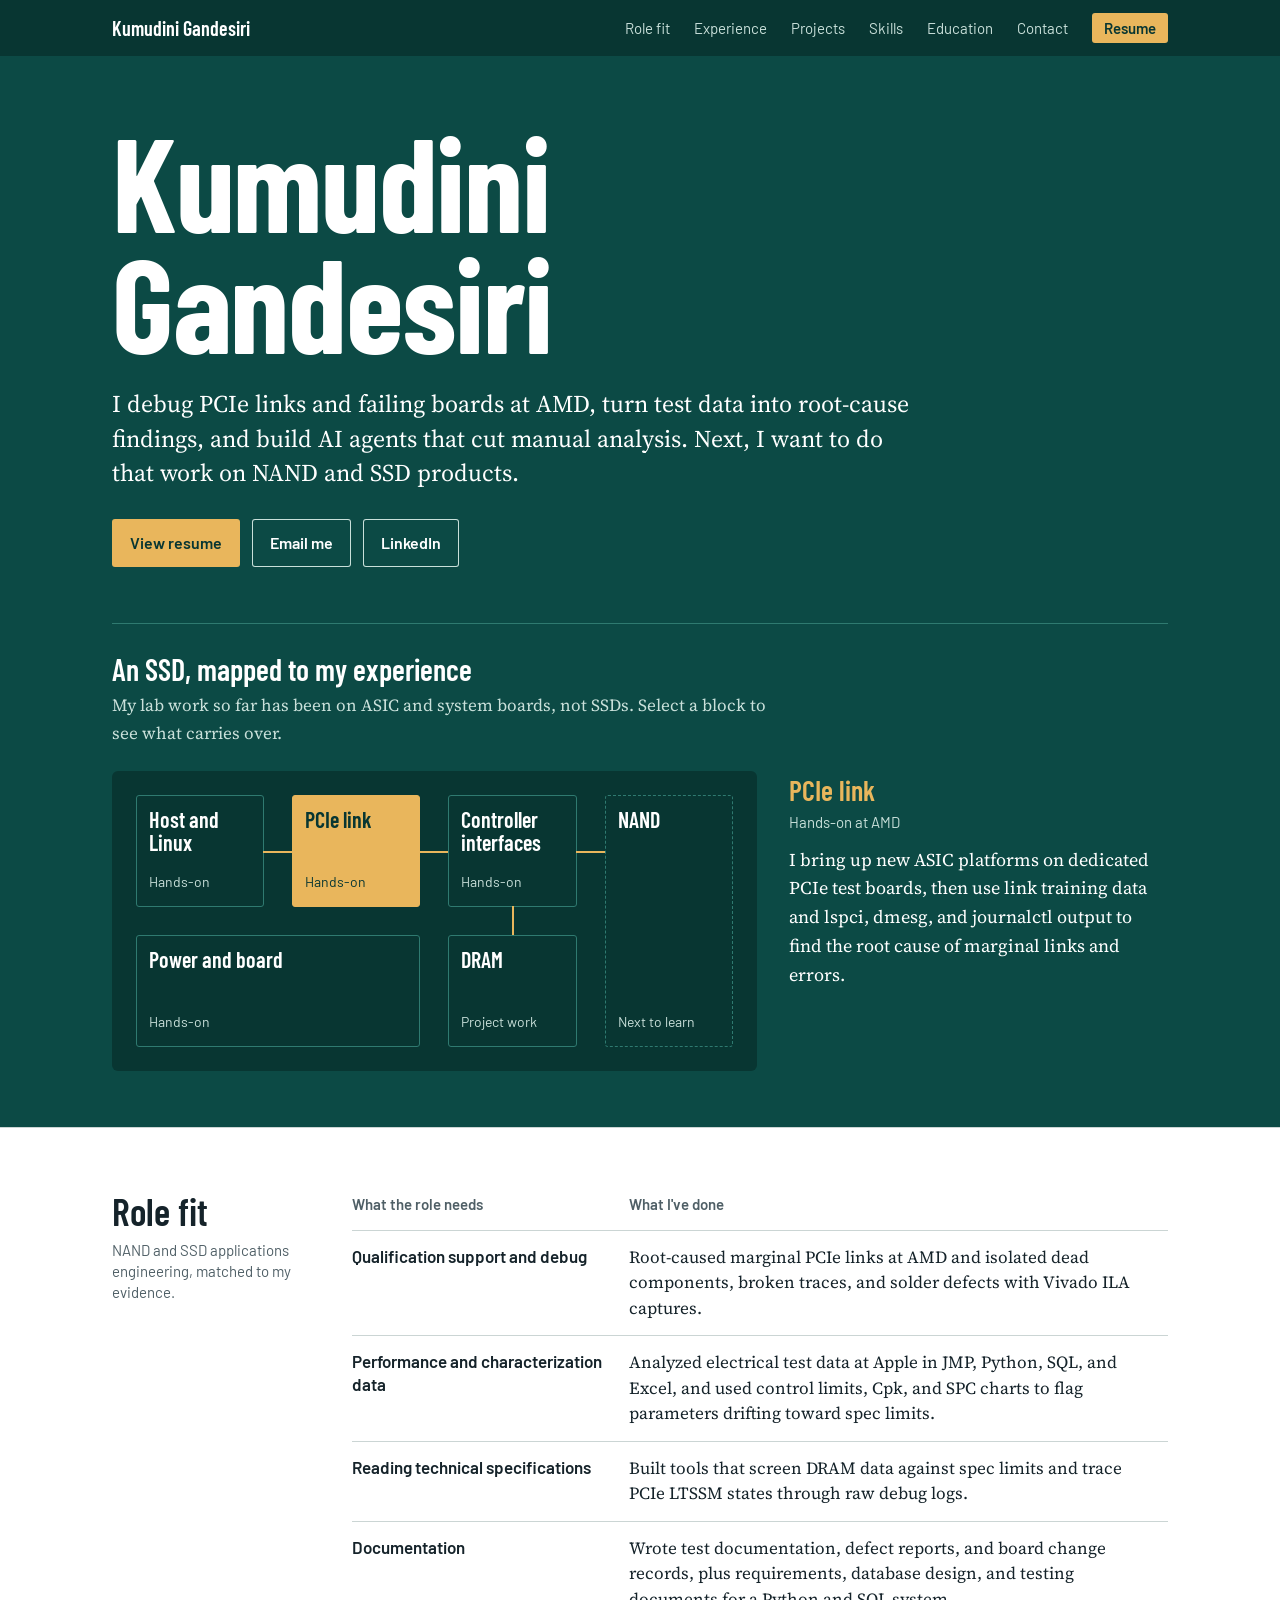
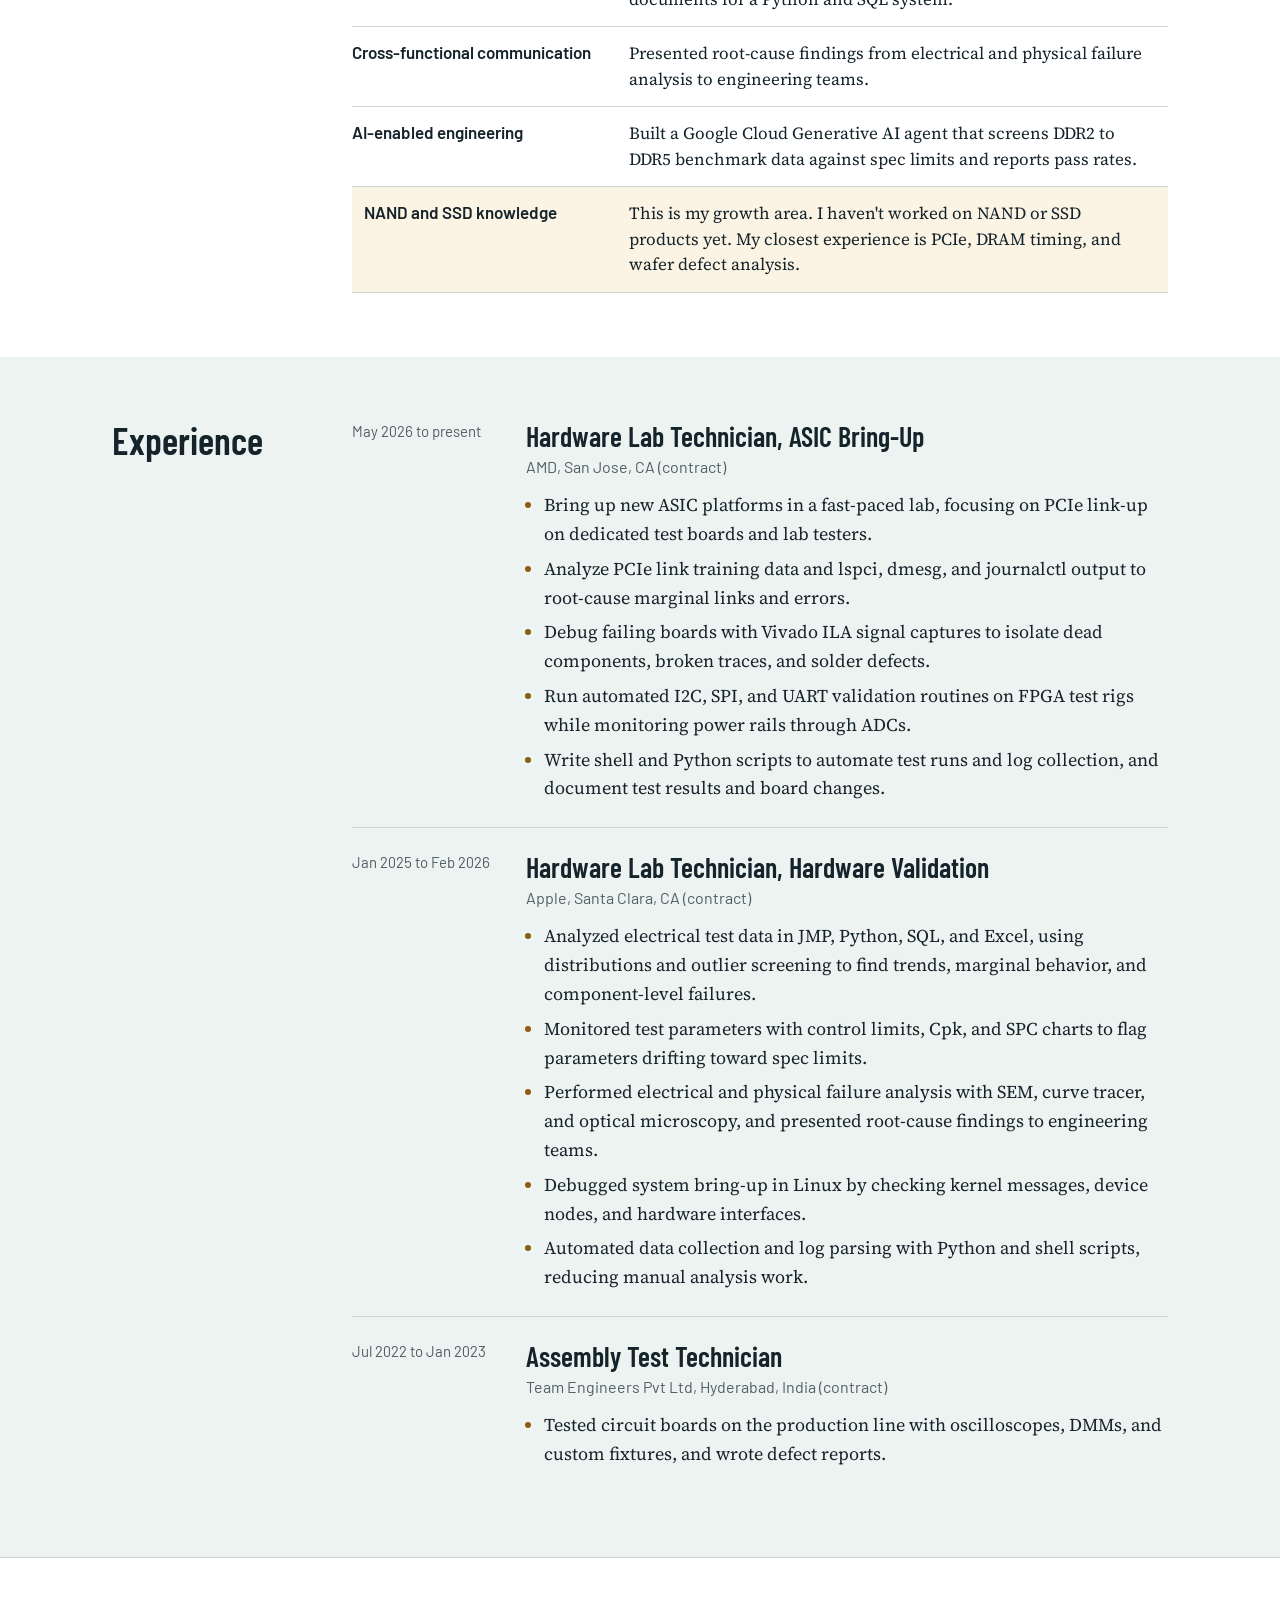
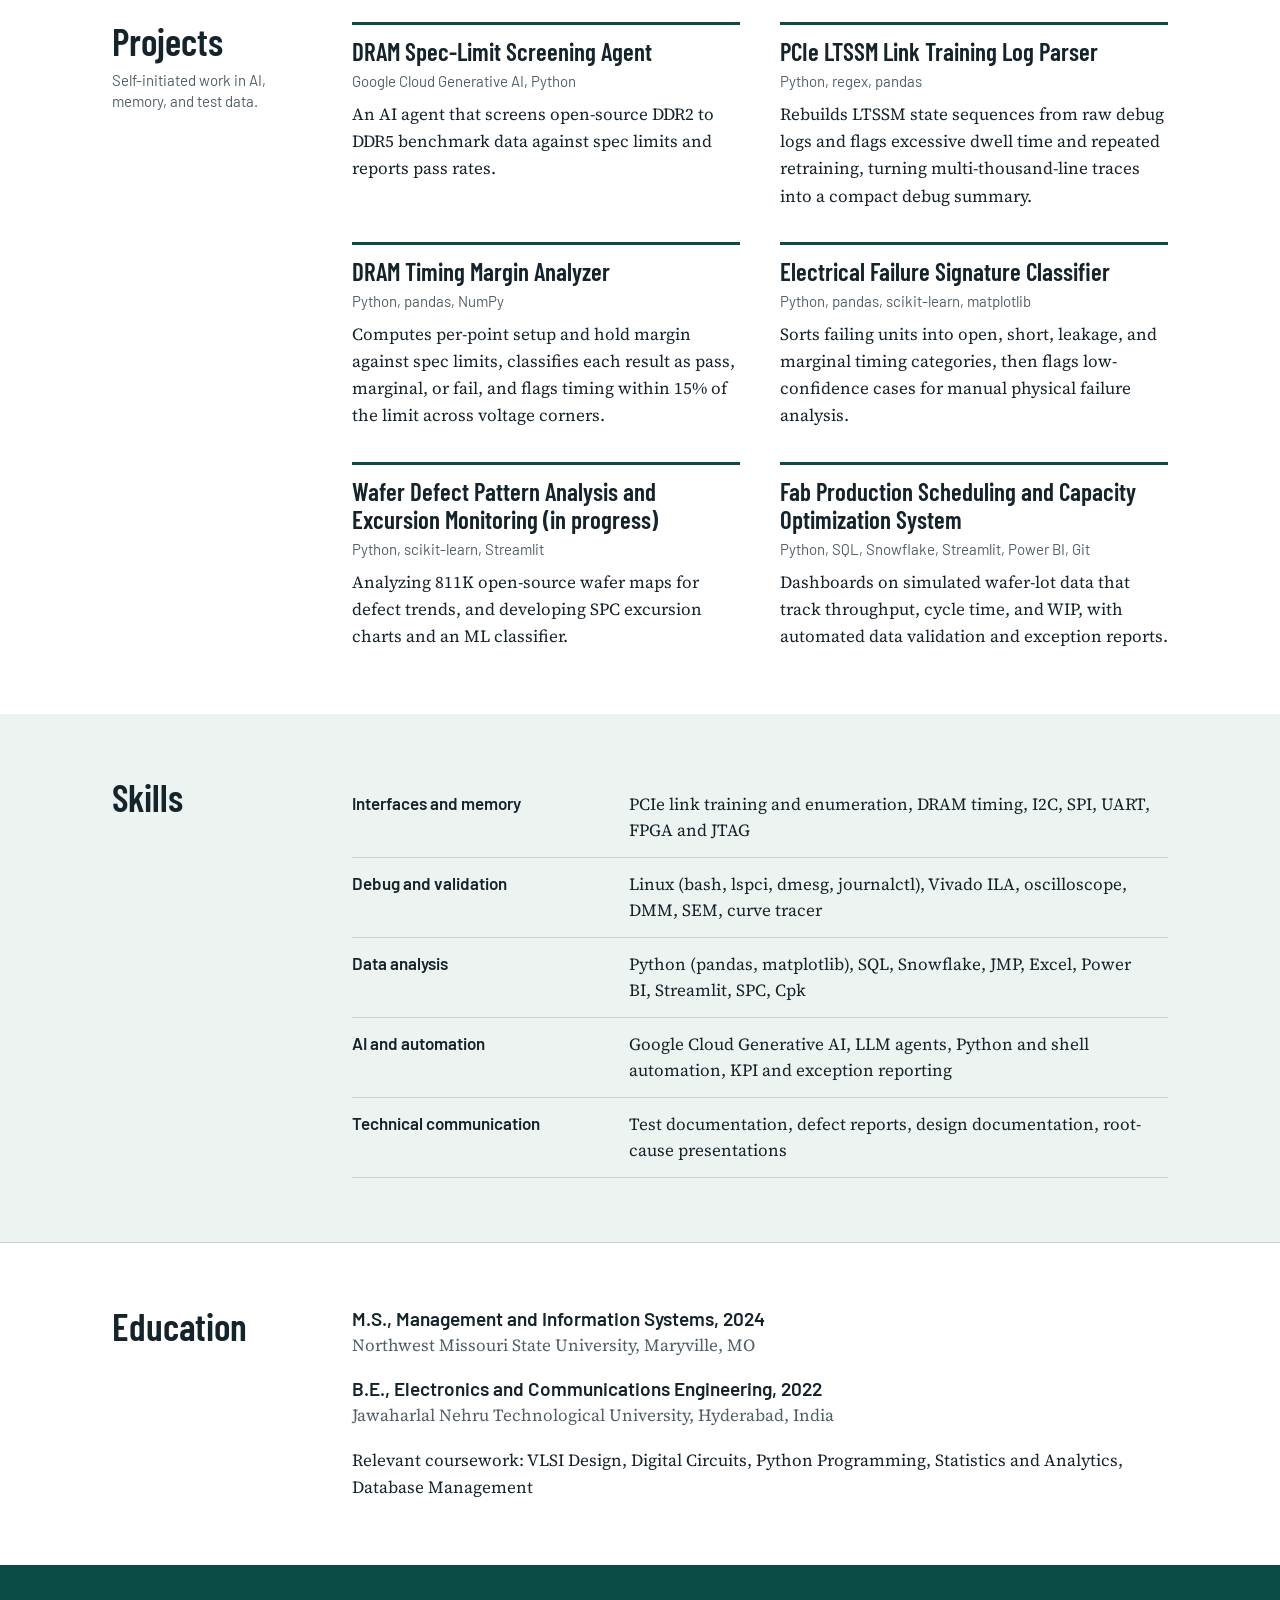
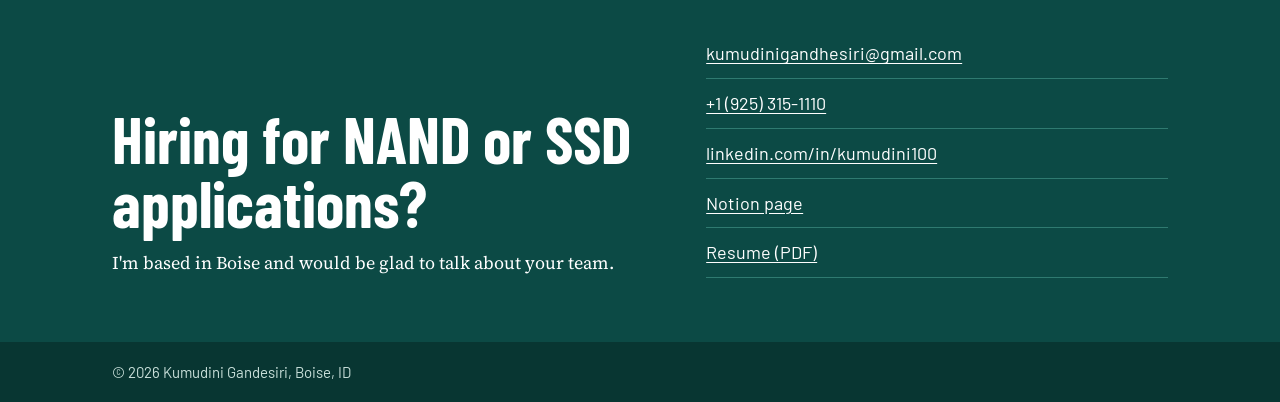
==== commit 7baada04: "Rebuild portfolio for NAND and SSD applications engineering Co-Authored-By: Claude Opus 5.5 <noreply" ====
--- a/index.html
+++ b/index.html
@@ -4,48 +4,33 @@
 <meta charset="UTF-8" />
 <meta name="viewport" content="width=device-width, initial-scale=1.0" />
 
-<title>Kumudini Gandesiri - Hardware Engineer</title>
-<meta name="description" content="Hardware Lab Technician with hands-on experience at AMD and Apple. Board and system-level debug, PCIe validation, electrical and physical failure analysis, and RMA root cause investigation. Open to Hardware Lab Technician, Failure Analysis, Hardware Validation, and Applications Engineering roles." />
-<meta name="keywords" content="Hardware Engineer, Lab Technician, Failure Analysis, RMA, PCIe Validation, ASIC Bring-Up, Board Rework, Applications Engineer, Semiconductor, AMD, Apple, Boise ID" />
+<title>Kumudini Gandesiri | Hardware Validation and SSD Applications</title>
+<meta name="description" content="Hardware validation and bring-up professional with AMD and Apple lab experience in PCIe debug, failure analysis, test data analysis, and AI automation. Seeking NAND and SSD applications engineering roles." />
+<meta name="keywords" content="NAND, SSD, Applications Engineering, PCIe, NVMe, DRAM, Hardware Validation, Failure Analysis, Python, JMP, SQL, AI agents, AMD, Apple, Boise ID" />
 <meta name="author" content="Kumudini Gandesiri" />
 <meta name="robots" content="index, follow" />
 <link rel="canonical" href="https://kumudinigandhesiri.github.io/" />
 
 <meta property="og:type" content="website" />
 <meta property="og:url" content="https://kumudinigandhesiri.github.io/" />
-<meta property="og:title" content="Kumudini Gandesiri - Hardware Engineer" />
-<meta property="og:description" content="Hardware Lab Technician at AMD. Board and system-level debug, PCIe validation, failure analysis, and RMA root cause investigation." />
+<meta property="og:title" content="Kumudini Gandesiri | Hardware Validation and SSD Applications" />
+<meta property="og:description" content="PCIe debug, failure analysis, test data analysis, and AI automation, with lab experience at AMD and Apple." />
 <meta property="og:image" content="https://kumudinigandhesiri.github.io/og-image.png" />
 <meta property="og:image:width" content="1200" />
 <meta property="og:image:height" content="630" />
 <meta property="og:locale" content="en_US" />
-<meta property="og:site_name" content="Kumudini Gandesiri Portfolio" />
+<meta property="og:site_name" content="Kumudini Gandesiri" />
 
 <meta name="twitter:card" content="summary_large_image" />
-<meta name="twitter:title" content="Kumudini Gandesiri - Hardware Engineer" />
-<meta name="twitter:description" content="Hardware Lab Technician at AMD. Board and system-level debug, PCIe validation, and failure analysis." />
+<meta name="twitter:title" content="Kumudini Gandesiri | Hardware Validation and SSD Applications" />
+<meta name="twitter:description" content="PCIe debug, failure analysis, test data analysis, and AI automation, with lab experience at AMD and Apple." />
 <meta name="twitter:image" content="https://kumudinigandhesiri.github.io/og-image.png" />
 
-<link rel="icon" type="image/svg+xml" href="data:image/svg+xml,%3Csvg xmlns='http://www.w3.org/2000/svg' viewBox='0 0 32 32'%3E%3Crect width='32' height='32' rx='7' fill='%230B6E4F'/%3E%3Ctext x='16' y='22' font-family='monospace' font-weight='700' font-size='13' fill='white' text-anchor='middle'%3EKG%3C/text%3E%3C/svg%3E" />
-<link rel="apple-touch-icon" href="data:image/svg+xml,%3Csvg xmlns='http://www.w3.org/2000/svg' viewBox='0 0 32 32'%3E%3Crect width='32' height='32' rx='7' fill='%230B6E4F'/%3E%3Ctext x='16' y='22' font-family='monospace' font-weight='700' font-size='13' fill='white' text-anchor='middle'%3EKG%3C/text%3E%3C/svg%3E" />
+<link rel="icon" type="image/svg+xml" href="data:image/svg+xml,%3Csvg xmlns='http://www.w3.org/2000/svg' viewBox='0 0 32 32'%3E%3Crect width='32' height='32' rx='3' fill='%230C4A45'/%3E%3Ctext x='16' y='22' font-family='Arial,sans-serif' font-weight='700' font-size='14' fill='%23E9B65C' text-anchor='middle'%3EKG%3C/text%3E%3C/svg%3E" />
 
 <link rel="preconnect" href="https://fonts.googleapis.com" />
 <link rel="preconnect" href="https://fonts.gstatic.com" crossorigin />
-<link href="https://fonts.googleapis.com/css2?family=Space+Grotesk:wght@500;600;700&family=IBM+Plex+Sans:wght@400;500;600&family=IBM+Plex+Mono:wght@400;500;600&display=swap" rel="stylesheet" />
-
-<script async src="https://www.googletagmanager.com/gtag/js?id=G-XXXXXXXXXX"></script>
-<script>
-window.dataLayer = window.dataLayer || [];
-function gtag(){dataLayer.push(arguments);}
-gtag('js', new Date());
-gtag('config', 'G-XXXXXXXXXX', { anonymize_ip: true });
-function trackResume() {
-  gtag('event', 'resume_download', { event_category: 'engagement', event_label: 'Resume PDF' });
-}
-function trackContact(type) {
-  gtag('event', 'contact_click', { event_category: 'engagement', event_label: type });
-}
-</script>
+<link href="https://fonts.googleapis.com/css2?family=Barlow+Condensed:wght@500;600;700&family=Barlow:wght@400;500;600&family=Source+Serif+4:opsz,wght@8..60,400;8..60,600&display=swap" rel="stylesheet" />
 
 <script type="application/ld+json">
 {
@@ -53,7 +38,7 @@
   "@type": "Person",
   "name": "Kumudini Gandesiri",
   "jobTitle": "Hardware Lab Technician",
-  "description": "Hardware Lab Technician with experience at AMD and Apple. Board and system-level debug, PCIe validation, electrical and physical failure analysis, and RMA root cause investigation.",
+  "description": "Hardware validation and bring-up professional seeking NAND and SSD applications engineering roles.",
   "email": "kumudinigandhesiri@gmail.com",
   "telephone": "+19253151110",
   "address": { "@type": "PostalAddress", "addressLocality": "Boise", "addressRegion": "ID", "addressCountry": "US" },
@@ -63,8 +48,7 @@
     { "@type": "CollegeOrUniversity", "name": "Northwest Missouri State University" },
     { "@type": "CollegeOrUniversity", "name": "Jawaharlal Nehru Technological University" }
   ],
-  "worksFor": { "@type": "Organization", "name": "AMD (Advanced Micro Devices)" },
-  "knowsAbout": ["PCIe Validation", "Failure Analysis", "Board-Level Rework", "RMA Root Cause", "AC/DC Circuit Debug", "Python Automation"]
+  "knowsAbout": ["PCIe", "DRAM timing", "Failure analysis", "Hardware validation", "Python", "SQL", "JMP", "LLM agents"]
 }
 </script>
 
@@ -72,500 +56,410 @@
 *, *::before, *::after { box-sizing: border-box; margin: 0; padding: 0; }
 
 :root {
-  --bg: #F2F4EF;
-  --surface: #FFFFFF;
-  --ink: #16241C;
-  --ink-muted: #56685C;
-  --ink-faint: #94A090;
-  --green: #0B6E4F;
-  --green-dark: #084F39;
-  --green-soft: #E1F0E8;
-  --copper: #B5651D;
-  --copper-soft: #F5E9DB;
-  --border: #DBE1D6;
-  --border-strong: #C2CBBD;
-  --radius: 10px;
-  --max: 900px;
-  --display: 'Space Grotesk', sans-serif;
-  --sans: 'IBM Plex Sans', sans-serif;
-  --mono: 'IBM Plex Mono', monospace;
-}
-
-html { scroll-behavior: smooth; }
-
-body {
+  --mask: #0C4A45;
+  --mask-deep: #083632;
+  --mask-line: #2F7A70;
+  --mask-text: #C9E0DA;
+  --gold: #E9B65C;
+  --copper: #8F5A14;
+  --ink: #15232A;
+  --muted: #4F5F66;
+  --rule: #CBD5D4;
+  --tint: #EDF3F1;
+  --paper: #FFFFFF;
+  --max: 1120px;
+  --gutter: 32px;
+  --cond: 'Barlow Condensed', 'Arial Narrow', Arial, sans-serif;
+  --sans: 'Barlow', Arial, sans-serif;
+  --serif: 'Source Serif 4', Georgia, serif;
+}
+
+html { scroll-behavior: smooth; scroll-padding-top: 72px; }
+body { background: var(--paper); color: var(--ink); font-family: var(--serif); font-size: 18px; line-height: 1.6; }
+a { color: var(--mask); text-underline-offset: 3px; }
+a:focus-visible, button:focus-visible { outline: 3px solid var(--gold); outline-offset: 2px; }
+.wrap { max-width: var(--max); margin: 0 auto; padding: 0 var(--gutter); }
+
+.skip { position: absolute; left: -999px; top: 8px; background: var(--paper); color: var(--ink); padding: 8px 12px; z-index: 30; font-family: var(--sans); }
+.skip:focus { left: 8px; }
+
+/* Navigation */
+.site-nav { position: sticky; top: 0; z-index: 20; background: var(--mask-deep); }
+.nav-inner { display: flex; align-items: center; justify-content: space-between; gap: 24px; height: 56px; }
+.nav-name { font-family: var(--cond); font-size: 20px; font-weight: 600; color: #fff; text-decoration: none; white-space: nowrap; }
+.nav-links { display: flex; align-items: center; gap: 24px; list-style: none; font-family: var(--sans); font-size: 15px; }
+.nav-links a { color: var(--mask-text); text-decoration: none; }
+.nav-links a:hover { color: #fff; }
+.nav-links .nav-resume { color: var(--mask-deep); background: var(--gold); font-weight: 600; padding: 6px 12px; border-radius: 3px; }
+.nav-links .nav-resume:hover { color: var(--mask-deep); background: #F3CB83; }
+
+/* Hero */
+.hero { background: var(--mask); color: #fff; padding: 64px 0 56px; }
+.hero h1 { font-family: var(--cond); font-weight: 700; font-size: clamp(64px, 11.5vw, 132px); line-height: .92; letter-spacing: -.01em; }
+.hero-lead { font-size: clamp(20px, 2.2vw, 24px); line-height: 1.45; max-width: 34em; margin-top: 24px; color: #fff; }
+.hero-actions { display: flex; flex-wrap: wrap; gap: 12px; margin-top: 28px; font-family: var(--sans); }
+.btn { display: inline-block; padding: 11px 18px; border-radius: 3px; font-size: 16px; font-weight: 600; text-decoration: none; }
+.btn-gold { background: var(--gold); color: var(--mask-deep); }
+.btn-gold:hover { background: #F3CB83; }
+.btn-line { color: #fff; box-shadow: inset 0 0 0 1px var(--mask-text); }
+.btn-line:hover { background: var(--mask-deep); }
+
+/* Interactive SSD map */
+.map { margin-top: 56px; padding-top: 28px; border-top: 1px solid var(--mask-line); }
+.map h2 { font-family: var(--cond); font-size: 30px; font-weight: 600; line-height: 1.15; }
+.map-intro { color: var(--mask-text); font-size: 17px; max-width: 40em; margin-top: 6px; }
+.map-body { display: grid; grid-template-columns: minmax(0, 1.7fr) minmax(0, 1fr); gap: 32px; margin-top: 24px; align-items: stretch; }
+.board {
+  display: grid; gap: 28px;
+  grid-template-columns: repeat(4, minmax(0, 1fr));
+  grid-template-areas: "host link ctrl nand" "power power dram nand";
+  grid-template-rows: 1fr 1fr;
+  padding: 24px; background: var(--mask-deep); border-radius: 6px;
   font-family: var(--sans);
-  background-color: var(--bg);
-  background-image:
-    linear-gradient(var(--border) 1px, transparent 1px),
-    linear-gradient(90deg, var(--border) 1px, transparent 1px);
-  background-size: 34px 34px;
-  background-position: -1px -1px;
-  color: var(--ink);
-  line-height: 1.6;
-  font-size: 15px;
-}
-
-.reveal { opacity: 0; transform: translateY(18px); transition: opacity 0.5s ease, transform 0.5s ease; }
-.reveal.visible { opacity: 1; transform: translateY(0); }
-.reveal-delay-1 { transition-delay: 0.08s; }
-.reveal-delay-2 { transition-delay: 0.16s; }
-.reveal-delay-3 { transition-delay: 0.24s; }
-@media (prefers-reduced-motion: reduce) { .reveal { opacity: 1; transform: none; transition: none; } }
-
-/* ── NAV ── */
-nav {
-  position: sticky; top: 0; z-index: 100;
-  background: rgba(242,244,239,0.9);
-  backdrop-filter: blur(10px); -webkit-backdrop-filter: blur(10px);
-  border-bottom: 1px solid var(--border);
-}
-.nav-inner { max-width: var(--max); margin: 0 auto; padding: 0 24px; height: 56px; display: flex; align-items: center; justify-content: space-between; }
-.nav-logo { font-family: var(--mono); font-size: 13px; font-weight: 500; color: var(--ink); text-decoration: none; letter-spacing: 0.01em; display: flex; align-items: center; gap: 8px; }
-.nav-logo-chip { width: 9px; height: 9px; border-radius: 2px; background: var(--green); display: inline-block; }
-.nav-links { display: flex; gap: 26px; list-style: none; align-items: center; }
-.nav-links a { font-family: var(--mono); font-size: 12px; font-weight: 500; color: var(--ink-muted); text-decoration: none; transition: color 0.2s; letter-spacing: 0.02em; }
-.nav-links a:hover { color: var(--green); }
-.nav-resume-btn { font-family: var(--sans); font-size: 12.5px; font-weight: 600; background: var(--green); color: #fff !important; padding: 7px 14px; border-radius: 6px; transition: background 0.2s, transform 0.15s !important; }
-.nav-resume-btn:hover { background: var(--green-dark) !important; transform: translateY(-1px); }
-
-.container { max-width: var(--max); margin: 0 auto; padding: 0 24px; }
-section { padding: 68px 0; }
-section + section { border-top: 1px solid var(--border); }
-
-/* ── SECTION LABEL ── */
-.section-label { font-family: var(--mono); font-size: 11px; font-weight: 500; letter-spacing: 0.14em; text-transform: uppercase; color: var(--green); margin-bottom: 8px; display: flex; align-items: center; gap: 8px; }
-.section-label::before { content: ""; width: 16px; height: 1px; background: var(--green); display: inline-block; }
-.section-title { font-family: var(--display); font-size: 27px; font-weight: 600; letter-spacing: -0.01em; color: var(--ink); margin-bottom: 36px; }
-
-/* ── HERO ── */
-#hero { padding: 88px 0 64px; border-bottom: 1px solid var(--border); }
-.hero-eyebrow { font-family: var(--mono); font-size: 12px; font-weight: 500; letter-spacing: 0.1em; text-transform: uppercase; color: var(--green); margin-bottom: 18px; }
-.hero-name { font-family: var(--display); font-size: clamp(36px, 6vw, 52px); font-weight: 700; line-height: 1.08; letter-spacing: -0.02em; margin-bottom: 16px; color: var(--ink); }
-.hero-title { font-size: 17px; font-weight: 400; color: var(--ink-muted); margin-bottom: 32px; max-width: 600px; line-height: 1.65; }
-
-.spec-sheet { background: var(--surface); border: 1px solid var(--border); border-radius: var(--radius); margin-bottom: 32px; overflow: hidden; max-width: 620px; }
-.spec-sheet-head { background: var(--green-soft); padding: 8px 18px; font-family: var(--mono); font-size: 10.5px; font-weight: 600; letter-spacing: 0.12em; text-transform: uppercase; color: var(--green-dark); border-bottom: 1px solid var(--border); }
-.spec-row { display: flex; padding: 10px 18px; border-bottom: 1px solid var(--border); font-size: 13px; }
-.spec-row:last-child { border-bottom: none; }
-.spec-key { font-family: var(--mono); color: var(--ink-faint); width: 150px; flex-shrink: 0; font-size: 12px; }
-.spec-val { color: var(--ink); font-weight: 500; }
-
-.hero-cta { display: flex; gap: 12px; flex-wrap: wrap; }
-.btn { display: inline-flex; align-items: center; gap: 8px; padding: 10px 20px; border-radius: 7px; font-size: 13.5px; font-weight: 500; text-decoration: none; transition: all 0.18s; cursor: pointer; border: none; font-family: var(--sans); }
-.btn-primary { background: var(--green); color: #fff; }
-.btn-primary:hover { background: var(--green-dark); transform: translateY(-1px); }
-.btn-secondary { background: var(--surface); color: var(--ink); border: 1px solid var(--border); }
-.btn-secondary:hover { border-color: var(--green); color: var(--green); transform: translateY(-1px); }
-.btn-outline { background: transparent; color: var(--green); border: 1.5px solid var(--green); }
-.btn-outline:hover { background: var(--green-soft); transform: translateY(-1px); }
-
-/* ── ABOUT ── */
-.about-flex { display: flex; gap: 40px; align-items: flex-start; flex-wrap: wrap; }
-.about-text { flex: 1 1 380px; }
-.about-text p { color: var(--ink-muted); line-height: 1.8; margin-bottom: 16px; }
-.about-text p:last-child { margin-bottom: 0; }
-.readouts { flex: 1 1 260px; display: flex; flex-direction: column; gap: 10px; }
-.readout { background: var(--green-dark); border-radius: 8px; padding: 14px 16px; }
-.readout-label { font-family: var(--mono); font-size: 10px; letter-spacing: 0.1em; text-transform: uppercase; color: #8FC3AC; margin-bottom: 4px; }
-.readout-val { font-family: var(--mono); font-size: 15px; color: #D5F5E4; font-weight: 500; }
-
-/* ── EXPERIENCE TRACE ── */
-.trace-list { position: relative; padding-left: 28px; }
-.trace-list::before { content: ""; position: absolute; left: 5px; top: 6px; bottom: 6px; width: 2px; background: var(--border-strong); }
-.trace-item { position: relative; margin-bottom: 24px; }
-.trace-item:last-child { margin-bottom: 0; }
-.trace-node { position: absolute; left: -28px; top: 6px; width: 12px; height: 12px; background: var(--green); border: 2px solid var(--bg); border-radius: 3px; box-shadow: 0 0 0 2px var(--green); }
-.trace-node.current { background: var(--copper); box-shadow: 0 0 0 2px var(--copper); }
-.exp-card { background: var(--surface); border: 1px solid var(--border); border-radius: var(--radius); padding: 24px 28px; transition: border-color 0.2s; }
-.exp-card:hover { border-color: var(--border-strong); }
-.exp-header { display: flex; align-items: flex-start; justify-content: space-between; gap: 16px; margin-bottom: 4px; flex-wrap: wrap; }
-.exp-company { font-family: var(--mono); font-size: 11px; font-weight: 600; letter-spacing: 0.08em; text-transform: uppercase; color: var(--green); margin-bottom: 4px; }
-.exp-role { font-family: var(--display); font-size: 16.5px; font-weight: 600; color: var(--ink); }
-.exp-meta { text-align: right; flex-shrink: 0; }
-.exp-date { font-family: var(--mono); font-size: 12px; color: var(--ink-muted); }
-.exp-location { font-size: 12px; color: var(--ink-faint); margin-top: 2px; }
-.exp-divider { height: 1px; background: var(--border); margin: 14px 0; }
-.exp-bullets { list-style: none; display: flex; flex-direction: column; gap: 8px; }
-.exp-bullets li { display: flex; gap: 10px; font-size: 13.5px; color: var(--ink-muted); line-height: 1.6; }
-.exp-bullets li::before { content: ""; width: 5px; height: 5px; border-radius: 1px; background: var(--copper); flex-shrink: 0; margin-top: 6px; }
-
-/* ── SKILLS ── */
-.skills-flex { display: flex; flex-wrap: wrap; gap: 14px; }
-.skill-group { background: var(--surface); border: 1px solid var(--border); border-radius: var(--radius); padding: 18px 20px; flex: 1 1 250px; }
-.skill-group-title { font-family: var(--mono); font-size: 10.5px; font-weight: 600; letter-spacing: 0.08em; text-transform: uppercase; color: var(--ink-faint); margin-bottom: 12px; }
-.skill-tags { display: flex; flex-wrap: wrap; gap: 6px; }
-.skill-tag { font-family: var(--mono); background: var(--bg); border: 1px solid var(--border); border-radius: 4px; padding: 4px 9px; font-size: 11.5px; font-weight: 500; color: var(--ink-muted); }
-
-/* ── PROJECTS ── */
-.proj-list { display: flex; flex-direction: column; gap: 14px; }
-.proj-card { background: var(--surface); border: 1px solid var(--border); border-radius: var(--radius); overflow: hidden; }
-.proj-head { display: flex; justify-content: space-between; align-items: center; gap: 12px; flex-wrap: wrap; padding: 12px 22px; background: var(--copper-soft); border-bottom: 1px solid var(--border); }
-.proj-title { font-family: var(--display); font-size: 15px; font-weight: 600; color: var(--ink); }
-.proj-stack { font-family: var(--mono); font-size: 11px; color: #8A4E15; }
-.proj-desc { font-size: 13.5px; color: var(--ink-muted); line-height: 1.65; padding: 16px 22px; }
-
-/* ── EDUCATION ── */
-.edu-list { display: flex; flex-direction: column; gap: 14px; }
-.edu-card { background: var(--surface); border: 1px solid var(--border); border-radius: var(--radius); padding: 20px 26px; display: flex; justify-content: space-between; align-items: center; gap: 16px; flex-wrap: wrap; }
-.edu-degree { font-family: var(--display); font-size: 14.5px; font-weight: 600; color: var(--ink); margin-bottom: 4px; }
-.edu-school { font-size: 13px; color: var(--ink-muted); }
-.edu-year { font-family: var(--mono); font-size: 12px; color: var(--ink-muted); white-space: nowrap; }
-
-/* ── RESUME BANNER ── */
-.resume-banner { background: var(--green-dark); border-radius: var(--radius); padding: 30px 34px; display: flex; align-items: center; justify-content: space-between; gap: 24px; flex-wrap: wrap; margin-bottom: 68px; }
-.resume-banner-title { font-family: var(--display); font-size: 17px; font-weight: 600; margin-bottom: 4px; color: #fff; }
-.resume-banner-sub { font-size: 13px; color: #B9DECB; }
-.btn-white { background: #fff; color: var(--green-dark); font-weight: 600; }
-.btn-white:hover { background: #EFF7F2; transform: translateY(-1px); }
-
-/* ── CONTACT ── */
-.contact-wrap { background: var(--surface); border: 1px solid var(--border); border-radius: var(--radius); padding: 48px 44px; }
-.contact-flex { display: flex; gap: 40px; align-items: center; flex-wrap: wrap; }
-.contact-info { flex: 1 1 300px; }
-.contact-heading { font-family: var(--display); font-size: 24px; font-weight: 600; letter-spacing: -0.01em; margin-bottom: 10px; }
-.contact-sub { color: var(--ink-muted); line-height: 1.7; }
-.contact-links { flex: 1 1 260px; display: flex; flex-direction: column; gap: 10px; }
-.contact-link { display: flex; align-items: center; gap: 12px; padding: 13px 16px; background: var(--bg); border: 1px solid var(--border); border-radius: 8px; text-decoration: none; color: var(--ink); font-size: 13.5px; font-weight: 500; transition: all 0.18s; }
-.contact-link:hover { border-color: var(--green); color: var(--green-dark); background: var(--green-soft); }
-.contact-link-icon { font-family: var(--mono); font-size: 13px; width: 20px; text-align: center; color: var(--green); }
-
-footer { border-top: 1px solid var(--border); padding: 26px 24px; text-align: center; font-size: 11.5px; color: var(--ink-faint); font-family: var(--mono); }
-.footer-links { display: flex; justify-content: center; gap: 18px; margin-top: 8px; }
-.footer-links a { color: var(--ink-faint); text-decoration: none; transition: color 0.2s; }
-.footer-links a:hover { color: var(--green); }
-
+}
+.chip {
+  position: relative; min-height: 112px; padding: 12px; text-align: left; cursor: pointer;
+  background: transparent; color: #fff; border: 1.5px solid var(--mask-line); border-radius: 3px;
+  font: inherit; display: flex; flex-direction: column; justify-content: space-between; gap: 8px;
+  transition: background .15s, border-color .15s;
+}
+.chip:hover { border-color: var(--gold); }
+.chip[aria-pressed="true"] { background: var(--gold); border-color: var(--gold); color: var(--mask-deep); }
+.chip b { font-family: var(--cond); font-size: 22px; font-weight: 600; line-height: 1.05; }
+.chip small { font-size: 14px; color: var(--mask-text); }
+.chip[aria-pressed="true"] small { color: var(--mask-deep); }
+.chip.next { border-style: dashed; }
+.chip-host { grid-area: host; } .chip-link { grid-area: link; } .chip-ctrl { grid-area: ctrl; }
+.chip-nand { grid-area: nand; } .chip-dram { grid-area: dram; } .chip-power { grid-area: power; }
+/* Copper traces between neighbouring blocks */
+.chip-host::after, .chip-link::after, .chip-ctrl::after { content: ""; position: absolute; left: 100%; top: 50%; width: 30px; height: 2px; background: var(--gold); }
+.chip-ctrl::before { content: ""; position: absolute; left: 50%; top: 100%; width: 2px; height: 30px; background: var(--gold); }
+.detail { padding: 4px 0; }
+.detail h3 { font-family: var(--cond); font-size: 28px; font-weight: 600; line-height: 1.1; color: var(--gold); }
+.detail-status { font-family: var(--sans); font-size: 15px; color: var(--mask-text); margin-top: 4px; }
+.detail p:last-child { margin-top: 12px; font-size: 18px; }
+
+/* Sections */
+.band { padding: 64px 0; border-top: 1px solid var(--rule); }
+.band.tinted { background: var(--tint); border-top: 0; }
+.band-grid { display: grid; grid-template-columns: 200px minmax(0, 1fr); gap: 40px; }
+.band h2 { font-family: var(--cond); font-size: 38px; font-weight: 600; line-height: 1.05; }
+.band-note { font-family: var(--sans); font-size: 15px; line-height: 1.4; color: var(--muted); margin-top: 8px; }
+
+/* Tables */
+table { width: 100%; border-collapse: collapse; }
+th, td { text-align: left; vertical-align: top; padding: 14px 16px 14px 0; border-bottom: 1px solid var(--rule); }
+thead th { font-family: var(--sans); font-size: 15px; font-weight: 600; color: var(--muted); padding-top: 0; }
+tbody th { font-family: var(--sans); font-weight: 600; font-size: 17px; line-height: 1.35; width: 34%; }
+tbody td { font-size: 17px; line-height: 1.5; }
+.gap th, .gap td { background: #FBF3E4; }
+.gap th { padding-left: 12px; }
+
+/* Experience */
+.job { display: grid; grid-template-columns: 150px minmax(0, 1fr); gap: 24px; padding: 24px 0; border-top: 1px solid var(--rule); }
+.job:first-child { border-top: 0; padding-top: 0; }
+.job-when { font-family: var(--sans); font-size: 15px; line-height: 1.4; color: var(--muted); font-variant-numeric: tabular-nums; }
+.job h3 { font-family: var(--cond); font-size: 28px; font-weight: 600; line-height: 1.1; }
+.job-where { font-family: var(--sans); font-size: 16px; color: var(--muted); margin-top: 2px; }
+.job ul { margin: 12px 0 0 18px; }
+.job li { margin-top: 6px; max-width: 40em; }
+.job li::marker { color: var(--copper); }
+
+/* Projects */
+.notes { display: grid; grid-template-columns: repeat(2, minmax(0, 1fr)); gap: 32px 40px; }
+.note { border-top: 3px solid var(--mask); padding-top: 12px; }
+.note h3 { font-family: var(--cond); font-size: 25px; font-weight: 600; line-height: 1.12; }
+.note-stack { font-family: var(--sans); font-size: 15px; color: var(--muted); margin-top: 4px; }
+.note p:last-child { font-size: 17px; margin-top: 8px; }
+
+/* Education */
+.edu { margin-top: 18px; }
+.edu:first-child { margin-top: 0; }
+.edu h3 { font-family: var(--sans); font-size: 19px; font-weight: 600; line-height: 1.3; }
+.edu p { font-size: 17px; color: var(--muted); }
+.coursework { margin-top: 18px; font-size: 17px; }
+
+/* Contact */
+.contact { background: var(--mask); color: #fff; padding: 64px 0; }
+.contact h2 { font-family: var(--cond); font-size: clamp(40px, 6vw, 64px); font-weight: 700; line-height: 1; }
+.contact-grid { display: grid; grid-template-columns: minmax(0, 1.2fr) minmax(0, 1fr); gap: 40px; align-items: end; }
+.contact p { margin-top: 14px; max-width: 30em; }
+.contact ul { list-style: none; font-family: var(--sans); font-size: 18px; }
+.contact li { padding: 10px 0; border-bottom: 1px solid var(--mask-line); overflow-wrap: anywhere; }
+.contact li a { color: #fff; }
+footer { background: var(--mask-deep); color: var(--mask-text); font-family: var(--sans); font-size: 15px; padding: 18px 0; }
+
+@media (max-width: 900px) {
+  .nav-links li:not(:last-child) { display: none; }
+  .map-body { grid-template-columns: 1fr; }
+  .band-grid { grid-template-columns: 1fr; gap: 24px; }
+  .contact-grid { grid-template-columns: 1fr; }
+}
 @media (max-width: 640px) {
-  .exp-header { flex-direction: column; }
-  .exp-meta { text-align: left; }
-  .contact-wrap { padding: 32px 22px; }
-  .resume-banner { padding: 22px; }
-  .spec-key { width: 110px; }
-  .nav-links li:not(:last-child) { display: none; }
+  :root { --gutter: 16px; }
+  body { font-size: 17px; }
+  .hero { padding: 44px 0 40px; }
+  .board { grid-template-columns: repeat(2, minmax(0, 1fr)); grid-template-areas: "host link" "ctrl dram" "nand nand" "power power"; grid-template-rows: none; gap: 12px; padding: 12px; }
+  .chip { min-height: 88px; }
+  .chip::before, .chip::after { display: none; }
+  .job { grid-template-columns: 1fr; gap: 6px; }
+  .notes { grid-template-columns: 1fr; }
+  thead { position: absolute; left: -999px; }
+  table, tbody, tr, th, td { display: block; width: auto; }
+  tr { padding: 12px 0; border-bottom: 1px solid var(--rule); }
+  tbody th { width: auto; border: 0; padding: 0; }
+  tbody td { border: 0; padding: 4px 0 0; }
+  .gap { background: #FBF3E4; padding: 12px; }
+  .gap th, .gap td { background: none; padding-left: 0; }
+}
+@media (prefers-reduced-motion: reduce) {
+  html { scroll-behavior: auto; }
+  .chip { transition: none; }
+}
+@media print {
+  .site-nav, .hero-actions, .map { display: none; }
+  .hero, .contact { background: none; color: var(--ink); padding: 16px 0; }
+  .hero-lead, .contact li a { color: var(--ink); }
+  .band { padding: 20px 0; }
 }
 </style>
 </head>
 <body>
-
-<nav role="navigation" aria-label="Main navigation">
-  <div class="nav-inner">
-    <a class="nav-logo" href="#kg" aria-label="Home"><span class="nav-logo-chip"></span>Kumudini Gandesiri</a>
+<a class="skip" href="#main">Skip to content</a>
+
+<nav class="site-nav" aria-label="Main">
+  <div class="wrap nav-inner">
+    <a class="nav-name" href="#top">Kumudini Gandesiri</a>
     <ul class="nav-links">
-      <li><a href="#about">about</a></li>
-      <li><a href="#experience">experience</a></li>
-      <li><a href="#skills">skills</a></li>
-      <li><a href="#projects">projects</a></li>
-      <li><a href="#education">education</a></li>
-      <li><a href="#contact">contact</a></li>
-      <li><a class="nav-resume-btn" href="Kumudini_Gandesiri_Resume.pdf" download onclick="trackResume()">Resume</a></li>
+      <li><a href="#fit">Role fit</a></li>
+      <li><a href="#experience">Experience</a></li>
+      <li><a href="#projects">Projects</a></li>
+      <li><a href="#skills">Skills</a></li>
+      <li><a href="#education">Education</a></li>
+      <li><a href="#contact">Contact</a></li>
+      <li><a class="nav-resume" href="Kumudini_Gandesiri_Resume.pdf">Resume</a></li>
     </ul>
   </div>
 </nav>
 
-<section id="hero" aria-label="Introduction"><span id="kg"></span>
-  <div class="container">
-    <div class="hero-eyebrow reveal">Hardware Lab Technician</div>
-    <h1 class="hero-name reveal reveal-delay-1">Kumudini<br>Gandesiri</h1>
-    <p class="hero-title reveal reveal-delay-2">I work at the board and system level: PCIe bring-up and link validation, electrical and physical failure analysis, RMA root cause investigation, and board-level rework. Hands-on experience at AMD and Apple.</p>
-
-    <div class="spec-sheet reveal reveal-delay-2">
-      <div class="spec-sheet-head">Quick spec</div>
-      <div class="spec-row"><div class="spec-key">Current role</div><div class="spec-val">Hardware Lab Technician, AMD</div></div>
-      <div class="spec-row"><div class="spec-key">Location</div><div class="spec-val">Boise, ID</div></div>
-      <div class="spec-row"><div class="spec-key">Focus areas</div><div class="spec-val">Failure analysis, PCIe validation, board rework</div></div>
-      <div class="spec-row"><div class="spec-key">Open to</div><div class="spec-val">Lab Technician, Failure Analysis, Validation, RMA/Quality, Applications Engineering</div></div>
-    </div>
-
-    <div class="hero-cta reveal reveal-delay-3">
-      <a class="btn btn-primary" href="mailto:kumudinigandhesiri@gmail.com" onclick="trackContact('email')">Get in touch</a>
-      <a class="btn btn-outline" href="Kumudini_Gandesiri_Resume.pdf" download onclick="trackResume()">Download resume</a>
-      <a class="btn btn-secondary" href="#experience">View experience</a>
-    </div>
-  </div>
-</section>
-
-<section id="about" aria-label="About">
-  <div class="container">
-    <div class="section-label">Who I am</div>
-    <h2 class="section-title">About</h2>
-    <div class="about-flex">
-      <div class="about-text reveal">
-        <p>I'm a hardware technician who spends most of my day at the bench: bringing up boards, chasing down why a unit failed, and figuring out whether a signal problem is a design margin issue or a bad part. I've done this work at AMD and Apple, on ASIC bring-up and hardware validation, so I'm used to environments where precision and clear documentation both matter.</p>
-        <p>My core toolkit is SEM, curve tracer, and microscopy for physical failure analysis; oscilloscopes, DMMs, and signal generators for electrical characterization; and soldering and rework for getting boards back to spec. I also write Python and shell scripts to automate data logging, parse logs, and turn raw test data into something a team can actually use.</p>
-        <p>I hold a Master's in Management and Information Systems on top of a Bachelor's in Electronics and Communications Engineering, which is part of why I care as much about clear documentation and cross-team communication as I do about the hands-on debug work itself.</p>
+<header class="hero" id="top">
+  <div class="wrap">
+    <h1>Kumudini<br>Gandesiri</h1>
+    <p class="hero-lead">I debug PCIe links and failing boards at AMD, turn test data into root-cause findings, and build AI agents that cut manual analysis. Next, I want to do that work on NAND and SSD products.</p>
+    <div class="hero-actions">
+      <a class="btn btn-gold" href="Kumudini_Gandesiri_Resume.pdf">View resume</a>
+      <a class="btn btn-line" href="mailto:kumudinigandhesiri@gmail.com">Email me</a>
+      <a class="btn btn-line" href="https://www.linkedin.com/in/kumudini100/" target="_blank" rel="noopener noreferrer">LinkedIn</a>
+    </div>
+
+    <section class="map" aria-labelledby="map-title">
+      <h2 id="map-title">An SSD, mapped to my experience</h2>
+      <p class="map-intro">My lab work so far has been on ASIC and system boards, not SSDs. Select a block to see what carries over.</p>
+      <div class="map-body">
+        <div class="board" role="group" aria-label="SSD block diagram">
+          <button class="chip chip-host" type="button" data-key="host" aria-pressed="false"><b>Host and Linux</b><small>Hands-on</small></button>
+          <button class="chip chip-link" type="button" data-key="link" aria-pressed="true"><b>PCIe link</b><small>Hands-on</small></button>
+          <button class="chip chip-ctrl" type="button" data-key="ctrl" aria-pressed="false"><b>Controller interfaces</b><small>Hands-on</small></button>
+          <button class="chip chip-nand next" type="button" data-key="nand" aria-pressed="false"><b>NAND</b><small>Next to learn</small></button>
+          <button class="chip chip-dram" type="button" data-key="dram" aria-pressed="false"><b>DRAM</b><small>Project work</small></button>
+          <button class="chip chip-power" type="button" data-key="power" aria-pressed="false"><b>Power and board</b><small>Hands-on</small></button>
+        </div>
+        <div class="detail" aria-live="polite">
+          <h3 id="detail-title">PCIe link</h3>
+          <p class="detail-status" id="detail-status">Hands-on at AMD</p>
+          <p id="detail-body">I bring up new ASIC platforms on dedicated PCIe test boards, then use link training data and lspci, dmesg, and journalctl output to find the root cause of marginal links and errors.</p>
+        </div>
       </div>
-      <div class="readouts reveal reveal-delay-1">
-        <div class="readout"><div class="readout-label">Bring-up</div><div class="readout-val">PCIe link training and validation</div></div>
-        <div class="readout"><div class="readout-label">Failure analysis</div><div class="readout-val">SEM, curve tracer, microscopy</div></div>
-        <div class="readout"><div class="readout-label">Circuit debug</div><div class="readout-val">AC/DC, oscilloscope, DMM</div></div>
-        <div class="readout"><div class="readout-label">Automation</div><div class="readout-val">Python, shell, log parsing</div></div>
-      </div>
-    </div>
-  </div>
-</section>
-
-<section id="experience" aria-label="Work Experience">
-  <div class="container">
-    <div class="section-label">Where I've worked</div>
-    <h2 class="section-title">Experience</h2>
-    <div class="trace-list">
-
-      <div class="trace-item reveal">
-        <div class="trace-node current"></div>
-        <div class="exp-card">
-          <div class="exp-header">
-            <div>
-              <div class="exp-company">AMD</div>
-              <div class="exp-role">Hardware Lab Technician, Bring-Up</div>
-            </div>
-            <div class="exp-meta">
-              <div class="exp-date">May 2026 - Present</div>
-              <div class="exp-location">San Jose, CA</div>
-            </div>
-          </div>
-          <div class="exp-divider"></div>
-          <ul class="exp-bullets">
-            <li>Support bring-up and characterization of ASIC platforms, including PCIe link-up testing and validation on dedicated PCIe test boards and lab testers.</li>
-            <li>Analyze electrical and functional test data during PCIe link training to catch marginalities, connectivity issues, and other performance-limiting failures.</li>
-            <li>Debug validation issues using lab measurements, board-level signal checks, and power-on validation to isolate root cause.</li>
-            <li>Install and configure BIOS/firmware to support motherboard and system-level bring-up and validation readiness.</li>
-            <li>Write up validation results and observed hardware behaviors in structured reports, and keep configuration and change-tracking records current across test runs.</li>
+    </section>
+  </div>
+</header>
+
+<main id="main">
+
+<section class="band" id="fit" aria-labelledby="fit-title">
+  <div class="wrap band-grid">
+    <div>
+      <h2 id="fit-title">Role fit</h2>
+      <p class="band-note">NAND and SSD applications engineering, matched to my evidence.</p>
+    </div>
+    <table>
+      <thead><tr><th scope="col">What the role needs</th><th scope="col">What I've done</th></tr></thead>
+      <tbody>
+        <tr><th scope="row">Qualification support and debug</th><td>Root-caused marginal PCIe links at AMD and isolated dead components, broken traces, and solder defects with Vivado ILA captures.</td></tr>
+        <tr><th scope="row">Performance and characterization data</th><td>Analyzed electrical test data at Apple in JMP, Python, SQL, and Excel, and used control limits, Cpk, and SPC charts to flag parameters drifting toward spec limits.</td></tr>
+        <tr><th scope="row">Reading technical specifications</th><td>Built tools that screen DRAM data against spec limits and trace PCIe LTSSM states through raw debug logs.</td></tr>
+        <tr><th scope="row">Documentation</th><td>Wrote test documentation, defect reports, and board change records, plus requirements, database design, and testing documents for a Python and SQL system.</td></tr>
+        <tr><th scope="row">Cross-functional communication</th><td>Presented root-cause findings from electrical and physical failure analysis to engineering teams.</td></tr>
+        <tr><th scope="row">AI-enabled engineering</th><td>Built a Google Cloud Generative AI agent that screens DDR2 to DDR5 benchmark data against spec limits and reports pass rates.</td></tr>
+        <tr class="gap"><th scope="row">NAND and SSD knowledge</th><td>This is my growth area. I haven't worked on NAND or SSD products yet. My closest experience is PCIe, DRAM timing, and wafer defect analysis.</td></tr>
+      </tbody>
+    </table>
+  </div>
+</section>
+
+<section class="band tinted" id="experience" aria-labelledby="exp-title">
+  <div class="wrap band-grid">
+    <h2 id="exp-title">Experience</h2>
+    <div>
+      <article class="job">
+        <p class="job-when">May 2026 to present</p>
+        <div>
+          <h3>Hardware Lab Technician, ASIC Bring-Up</h3>
+          <p class="job-where">AMD, San Jose, CA (contract)</p>
+          <ul>
+            <li>Bring up new ASIC platforms in a fast-paced lab, focusing on PCIe link-up on dedicated test boards and lab testers.</li>
+            <li>Analyze PCIe link training data and lspci, dmesg, and journalctl output to root-cause marginal links and errors.</li>
+            <li>Debug failing boards with Vivado ILA signal captures to isolate dead components, broken traces, and solder defects.</li>
+            <li>Run automated I2C, SPI, and UART validation routines on FPGA test rigs while monitoring power rails through ADCs.</li>
+            <li>Write shell and Python scripts to automate test runs and log collection, and document test results and board changes.</li>
           </ul>
         </div>
-      </div>
-
-      <div class="trace-item reveal reveal-delay-1">
-        <div class="trace-node"></div>
-        <div class="exp-card">
-          <div class="exp-header">
-            <div>
-              <div class="exp-company">Apple Inc</div>
-              <div class="exp-role">Electronics Lab Technician, Hardware Validation</div>
-            </div>
-            <div class="exp-meta">
-              <div class="exp-date">Jan 2025 - Feb 2026</div>
-              <div class="exp-location">Santa Clara, CA</div>
-            </div>
-          </div>
-          <div class="exp-divider"></div>
-          <ul class="exp-bullets">
-            <li>Conducted physical and electrical failure analysis using SEM, curve tracer, and microscopy tools to find root cause on validation and returned-unit issues.</li>
-            <li>Performed board-level component rework, including soldering, desoldering, and repair, to bring units back to spec after failure analysis.</li>
-            <li>Analyzed electrical and functional data from AC/DC circuits to identify trends, marginalities, and component-level failure mechanisms.</li>
-            <li>Used oscilloscopes, DMMs, and signal generators to characterize device and system behavior during validation and manufacturing test cycles.</li>
-            <li>Modified Python and shell scripts to automate data collection, parse logs, and speed up validation and failure-analysis workflows.</li>
-            <li>Documented failure analysis and validation results in detailed logs and SOPs, following ESD and safety standards.</li>
+      </article>
+      <article class="job">
+        <p class="job-when">Jan 2025 to Feb 2026</p>
+        <div>
+          <h3>Hardware Lab Technician, Hardware Validation</h3>
+          <p class="job-where">Apple, Santa Clara, CA (contract)</p>
+          <ul>
+            <li>Analyzed electrical test data in JMP, Python, SQL, and Excel, using distributions and outlier screening to find trends, marginal behavior, and component-level failures.</li>
+            <li>Monitored test parameters with control limits, Cpk, and SPC charts to flag parameters drifting toward spec limits.</li>
+            <li>Performed electrical and physical failure analysis with SEM, curve tracer, and optical microscopy, and presented root-cause findings to engineering teams.</li>
+            <li>Debugged system bring-up in Linux by checking kernel messages, device nodes, and hardware interfaces.</li>
+            <li>Automated data collection and log parsing with Python and shell scripts, reducing manual analysis work.</li>
           </ul>
         </div>
-      </div>
-
-      <div class="trace-item reveal reveal-delay-2">
-        <div class="trace-node"></div>
-        <div class="exp-card">
-          <div class="exp-header">
-            <div>
-              <div class="exp-company">Team Engineers Pvt Ltd</div>
-              <div class="exp-role">Assembly Test Technician</div>
-            </div>
-            <div class="exp-meta">
-              <div class="exp-date">Jul 2022 - Jan 2023</div>
-              <div class="exp-location">Hyderabad, India</div>
-            </div>
-          </div>
-          <div class="exp-divider"></div>
-          <ul class="exp-bullets">
-            <li>Supported RMA analysis by isolating electrical faults, writing defect reports, and coordinating root cause findings with engineering teams.</li>
-            <li>Conducted electrical and functional testing of PCBA units using oscilloscopes, DMMs, and custom test fixtures.</li>
-            <li>Verified hardware enumeration and driver initialization in Linux using lspci, lsusb, lsmod, and journalctl.</li>
-            <li>Built and verified cable harnesses, including crimping, continuity testing, and wiring validation.</li>
+      </article>
+      <article class="job">
+        <p class="job-when">Jul 2022 to Jan 2023</p>
+        <div>
+          <h3>Assembly Test Technician</h3>
+          <p class="job-where">Team Engineers Pvt Ltd, Hyderabad, India (contract)</p>
+          <ul>
+            <li>Tested circuit boards on the production line with oscilloscopes, DMMs, and custom fixtures, and wrote defect reports.</li>
           </ul>
         </div>
+      </article>
+    </div>
+  </div>
+</section>
+
+<section class="band" id="projects" aria-labelledby="proj-title">
+  <div class="wrap band-grid">
+    <div>
+      <h2 id="proj-title">Projects</h2>
+      <p class="band-note">Self-initiated work in AI, memory, and test data.</p>
+    </div>
+    <div class="notes">
+      <article class="note">
+        <h3>DRAM Spec-Limit Screening Agent</h3>
+        <p class="note-stack">Google Cloud Generative AI, Python</p>
+        <p>An AI agent that screens open-source DDR2 to DDR5 benchmark data against spec limits and reports pass rates.</p>
+      </article>
+      <article class="note">
+        <h3>PCIe LTSSM Link Training Log Parser</h3>
+        <p class="note-stack">Python, regex, pandas</p>
+        <p>Rebuilds LTSSM state sequences from raw debug logs and flags excessive dwell time and repeated retraining, turning multi-thousand-line traces into a compact debug summary.</p>
+      </article>
+      <article class="note">
+        <h3>DRAM Timing Margin Analyzer</h3>
+        <p class="note-stack">Python, pandas, NumPy</p>
+        <p>Computes per-point setup and hold margin against spec limits, classifies each result as pass, marginal, or fail, and flags timing within 15% of the limit across voltage corners.</p>
+      </article>
+      <article class="note">
+        <h3>Electrical Failure Signature Classifier</h3>
+        <p class="note-stack">Python, pandas, scikit-learn, matplotlib</p>
+        <p>Sorts failing units into open, short, leakage, and marginal timing categories, then flags low-confidence cases for manual physical failure analysis.</p>
+      </article>
+      <article class="note">
+        <h3>Wafer Defect Pattern Analysis and Excursion Monitoring (in progress)</h3>
+        <p class="note-stack">Python, scikit-learn, Streamlit</p>
+        <p>Analyzing 811K open-source wafer maps for defect trends, and developing SPC excursion charts and an ML classifier.</p>
+      </article>
+      <article class="note">
+        <h3>Fab Production Scheduling and Capacity Optimization System</h3>
+        <p class="note-stack">Python, SQL, Snowflake, Streamlit, Power BI, Git</p>
+        <p>Dashboards on simulated wafer-lot data that track throughput, cycle time, and WIP, with automated data validation and exception reports.</p>
+      </article>
+    </div>
+  </div>
+</section>
+
+<section class="band tinted" id="skills" aria-labelledby="skills-title">
+  <div class="wrap band-grid">
+    <h2 id="skills-title">Skills</h2>
+    <table>
+      <tbody>
+        <tr><th scope="row">Interfaces and memory</th><td>PCIe link training and enumeration, DRAM timing, I2C, SPI, UART, FPGA and JTAG</td></tr>
+        <tr><th scope="row">Debug and validation</th><td>Linux (bash, lspci, dmesg, journalctl), Vivado ILA, oscilloscope, DMM, SEM, curve tracer</td></tr>
+        <tr><th scope="row">Data analysis</th><td>Python (pandas, matplotlib), SQL, Snowflake, JMP, Excel, Power BI, Streamlit, SPC, Cpk</td></tr>
+        <tr><th scope="row">AI and automation</th><td>Google Cloud Generative AI, LLM agents, Python and shell automation, KPI and exception reporting</td></tr>
+        <tr><th scope="row">Technical communication</th><td>Test documentation, defect reports, design documentation, root-cause presentations</td></tr>
+      </tbody>
+    </table>
+  </div>
+</section>
+
+<section class="band" id="education" aria-labelledby="edu-title">
+  <div class="wrap band-grid">
+    <h2 id="edu-title">Education</h2>
+    <div>
+      <div class="edu">
+        <h3>M.S., Management and Information Systems, 2024</h3>
+        <p>Northwest Missouri State University, Maryville, MO</p>
       </div>
-
-    </div>
-  </div>
-</section>
-
-<section id="skills" aria-label="Technical Skills">
-  <div class="container">
-    <div class="section-label">What I bring to the table</div>
-    <h2 class="section-title">Technical skills</h2>
-    <div class="skills-flex">
-      <div class="skill-group">
-        <div class="skill-group-title">Failure analysis and root cause</div>
-        <div class="skill-tags">
-          <span class="skill-tag">SEM</span><span class="skill-tag">Curve tracer</span>
-          <span class="skill-tag">Optical microscopy</span><span class="skill-tag">RMA analysis</span>
-          <span class="skill-tag">Signal tracing</span><span class="skill-tag">Waveform analysis</span>
-        </div>
+      <div class="edu">
+        <h3>B.E., Electronics and Communications Engineering, 2022</h3>
+        <p>Jawaharlal Nehru Technological University, Hyderabad, India</p>
       </div>
-      <div class="skill-group">
-        <div class="skill-group-title">Circuit and board debug</div>
-        <div class="skill-tags">
-          <span class="skill-tag">AC/DC troubleshooting</span><span class="skill-tag">Oscilloscope</span>
-          <span class="skill-tag">DMM</span><span class="skill-tag">Signal generators</span>
-          <span class="skill-tag">Power supplies</span>
-        </div>
-      </div>
-      <div class="skill-group">
-        <div class="skill-group-title">Rework and assembly</div>
-        <div class="skill-tags">
-          <span class="skill-tag">Soldering / desoldering</span><span class="skill-tag">Board-level rework</span>
-          <span class="skill-tag">Cable harness build</span><span class="skill-tag">ESD compliance</span>
-        </div>
-      </div>
-      <div class="skill-group">
-        <div class="skill-group-title">Bring-up and validation</div>
-        <div class="skill-tags">
-          <span class="skill-tag">PCIe test boards</span><span class="skill-tag">Link training</span>
-          <span class="skill-tag">BIOS/firmware config</span><span class="skill-tag">ASIC bring-up</span>
-        </div>
-      </div>
-      <div class="skill-group">
-        <div class="skill-group-title">Programming and data analysis</div>
-        <div class="skill-tags">
-          <span class="skill-tag">Python</span><span class="skill-tag">Shell scripting</span>
-          <span class="skill-tag">pandas</span><span class="skill-tag">Log parsing</span>
-          <span class="skill-tag">SPC fundamentals</span>
-        </div>
-      </div>
-      <div class="skill-group">
-        <div class="skill-group-title">Systems and diagnostics</div>
-        <div class="skill-tags">
-          <span class="skill-tag">Linux diagnostics</span><span class="skill-tag">lspci / lsusb / lsmod</span>
-          <span class="skill-tag">journalctl</span><span class="skill-tag">Kernel log inspection</span>
-        </div>
-      </div>
-    </div>
-  </div>
-</section>
-
-<section id="projects" aria-label="Projects">
-  <div class="container">
-    <div class="section-label">Things I've built</div>
-    <h2 class="section-title">Self-initiated projects</h2>
-    <div class="proj-list">
-
-      <div class="proj-card reveal">
-        <div class="proj-head">
-          <div class="proj-title">Electrical Failure Signature Classifier</div>
-          <div class="proj-stack">Python / pandas / scikit-learn / matplotlib</div>
-        </div>
-        <div class="proj-desc">A rule-based and ML-assisted pipeline that sorts failing units into categories (open, short, leakage defect, marginal timing) from electrical test signatures, then flags low-confidence cases for manual physical failure analysis so SEM/FIB time gets spent where it's actually needed.</div>
-      </div>
-
-      <div class="proj-card reveal reveal-delay-1">
-        <div class="proj-head">
-          <div class="proj-title">DRAM Timing Margin Analyzer</div>
-          <div class="proj-stack">Python / pandas / NumPy</div>
-        </div>
-        <div class="proj-desc">Evaluates setup/hold timing sweep data against spec limits and computes per-point margin, classifying results as PASS, MARGINAL, or FAIL. Flags marginal timing within 15% of spec limit across voltage corners to catch reliability risk before it turns into a hard failure.</div>
-      </div>
-
-      <div class="proj-card reveal reveal-delay-2">
-        <div class="proj-head">
-          <div class="proj-title">PCIe LTSSM Link Training Log Parser</div>
-          <div class="proj-stack">Python / regex / pandas</div>
-        </div>
-        <div class="proj-desc">Reconstructs PCIe LTSSM state sequences from raw debug logs and flags excessive dwell time and repeated link-retraining or instability events, turning multi-thousand-line traces into a compact summary for root-cause debug.</div>
-      </div>
-
-    </div>
-  </div>
-</section>
-
-<section id="education" aria-label="Education">
-  <div class="container">
-    <div class="section-label">My academic journey</div>
-    <h2 class="section-title">Education</h2>
-    <div class="edu-list">
-      <div class="edu-card reveal">
-        <div>
-          <div class="edu-degree">Master of Science, Management and Information Systems</div>
-          <div class="edu-school">Northwest Missouri State University, Maryville, MO, USA</div>
-        </div>
-        <div class="edu-year">Aug 2024</div>
-      </div>
-      <div class="edu-card reveal reveal-delay-1">
-        <div>
-          <div class="edu-degree">Bachelor of Engineering, Electronics and Communications Engineering</div>
-          <div class="edu-school">Jawaharlal Nehru Technological University, Hyderabad, India</div>
-        </div>
-        <div class="edu-year">2019 - 2022</div>
-      </div>
-    </div>
-  </div>
-</section>
-
-<div class="container">
-  <div class="resume-banner reveal">
+      <p class="coursework">Relevant coursework: VLSI Design, Digital Circuits, Python Programming, Statistics and Analytics, Database Management</p>
+    </div>
+  </div>
+</section>
+
+</main>
+
+<section class="contact" id="contact" aria-labelledby="contact-title">
+  <div class="wrap contact-grid">
     <div>
-      <div class="resume-banner-title">Want the full picture?</div>
-      <div class="resume-banner-sub">Download my resume for complete details on experience, projects, and skills.</div>
-    </div>
-    <a class="btn btn-white" href="Kumudini_Gandesiri_Resume.pdf" download onclick="trackResume()">Download resume (PDF)</a>
-  </div>
-</div>
-
-<section id="contact" aria-label="Contact" style="padding: 0 0 68px;">
-  <div class="container">
-    <div class="contact-wrap reveal">
-      <div class="contact-flex">
-        <div class="contact-info">
-          <div class="section-label" style="margin-bottom:12px;">Open to opportunities</div>
-          <div class="contact-heading">Let's talk</div>
-          <p class="contact-sub">I'm exploring roles across hardware lab technician, failure analysis, hardware validation, RMA/quality, and applications engineering. If you have a position that fits, I'd love to hear from you.</p>
-        </div>
-        <div class="contact-links">
-          <a class="contact-link" href="mailto:kumudinigandhesiri@gmail.com" onclick="trackContact('email')"><span class="contact-link-icon">@</span>kumudinigandhesiri@gmail.com</a>
-          <a class="contact-link" href="tel:+19253151110" onclick="trackContact('phone')"><span class="contact-link-icon">#</span>+1 (925) 315-1110</a>
-          <a class="contact-link" href="https://www.linkedin.com/in/kumudini100/" target="_blank" rel="noopener noreferrer" onclick="trackContact('linkedin')"><span class="contact-link-icon">in</span>linkedin.com/in/kumudini100</a>
-          <a class="contact-link" href="Kumudini_Gandesiri_Resume.pdf" download onclick="trackResume()"><span class="contact-link-icon">&darr;</span>Download resume (PDF)</a>
-        </div>
-      </div>
-    </div>
-  </div>
-</section>
-
-<footer>
-  <div>&copy; 2026 Kumudini Gandesiri, Boise, ID</div>
-  <div class="footer-links">
-    <a href="mailto:kumudinigandhesiri@gmail.com">Email</a>
-    <a href="https://www.linkedin.com/in/kumudini100/" target="_blank" rel="noopener">LinkedIn</a>
-    <a href="Kumudini_Gandesiri_Resume.pdf" download onclick="trackResume()">Resume</a>
-    <a href="sitemap.xml">Sitemap</a>
-  </div>
-</footer>
+      <h2 id="contact-title">Hiring for NAND or SSD applications?</h2>
+      <p>I'm based in Boise and would be glad to talk about your team.</p>
+    </div>
+    <ul>
+      <li><a href="mailto:kumudinigandhesiri@gmail.com">kumudinigandhesiri@gmail.com</a></li>
+      <li><a href="tel:+19253151110">+1 (925) 315-1110</a></li>
+      <li><a href="https://www.linkedin.com/in/kumudini100/" target="_blank" rel="noopener noreferrer">linkedin.com/in/kumudini100</a></li>
+      <li><a href="https://candied-taurus-dd2.notion.site/KUMUDINI-GANDESIRI-20cfe1b7dae580b5a81afd7bd4d7339c" target="_blank" rel="noopener noreferrer">Notion page</a></li>
+      <li><a href="Kumudini_Gandesiri_Resume.pdf">Resume (PDF)</a></li>
+    </ul>
+  </div>
+</section>
+
+<footer><div class="wrap">&copy; 2026 Kumudini Gandesiri, Boise, ID</div></footer>
 
 <script>
-(function() {
-  var observer = new IntersectionObserver(function(entries) {
-    entries.forEach(function(entry) {
-      if (entry.isIntersecting) {
-        entry.target.classList.add('visible');
-        observer.unobserve(entry.target);
-      }
+(function () {
+  var blocks = {
+    host: ['Host and Linux', 'Hands-on at AMD and Apple', 'I debug system bring-up from the Linux side, checking kernel messages, device nodes, and hardware interfaces with lspci, dmesg, and journalctl.'],
+    link: ['PCIe link', 'Hands-on at AMD', 'I bring up new ASIC platforms on dedicated PCIe test boards, then use link training data and lspci, dmesg, and journalctl output to find the root cause of marginal links and errors.'],
+    ctrl: ['Controller interfaces', 'Hands-on at AMD', 'I run automated I2C, SPI, and UART validation routines on FPGA test rigs and use Vivado ILA signal captures to debug failing boards.'],
+    dram: ['DRAM', 'Project work', 'I built an AI agent that screens DDR2 to DDR5 benchmark data against spec limits, and a Python analyzer that flags marginal setup and hold timing across voltage corners.'],
+    nand: ['NAND', 'Next to learn', "I haven't worked on NAND yet, and it's the block I most want to learn. My nearest work is analyzing 811K open-source wafer maps for defect trends."],
+    power: ['Power and board', 'Hands-on at AMD and Apple', 'I monitor power rails through ADCs, isolate dead components, broken traces, and solder defects, and perform failure analysis with SEM, curve tracer, and optical microscopy.']
+  };
+  var chips = document.querySelectorAll('.chip');
+  var title = document.getElementById('detail-title');
+  var status = document.getElementById('detail-status');
+  var body = document.getElementById('detail-body');
+  chips.forEach(function (chip) {
+    chip.addEventListener('click', function () {
+      var block = blocks[chip.dataset.key];
+      chips.forEach(function (c) { c.setAttribute('aria-pressed', String(c === chip)); });
+      title.textContent = block[0];
+      status.textContent = block[1];
+      body.textContent = block[2];
     });
-  }, { threshold: 0.1, rootMargin: '0px 0px -40px 0px' });
-  document.querySelectorAll('.reveal').forEach(function(el) { observer.observe(el); });
-
-  var sections = document.querySelectorAll('section[id], #hero');
-  var navLinks = document.querySelectorAll('.nav-links a[href^="#"]');
-  var scrollObserver = new IntersectionObserver(function(entries) {
-    entries.forEach(function(entry) {
-      if (entry.isIntersecting) {
-        navLinks.forEach(function(link) {
-          link.style.color = '';
-          if (link.getAttribute('href') === '#' + entry.target.id) {
-            link.style.color = 'var(--green)';
-          }
-        });
-      }
-    });
-  }, { threshold: 0.4 });
-  sections.forEach(function(s) { scrollObserver.observe(s); });
+  });
 })();
 </script>
-
 </body>
 </html>
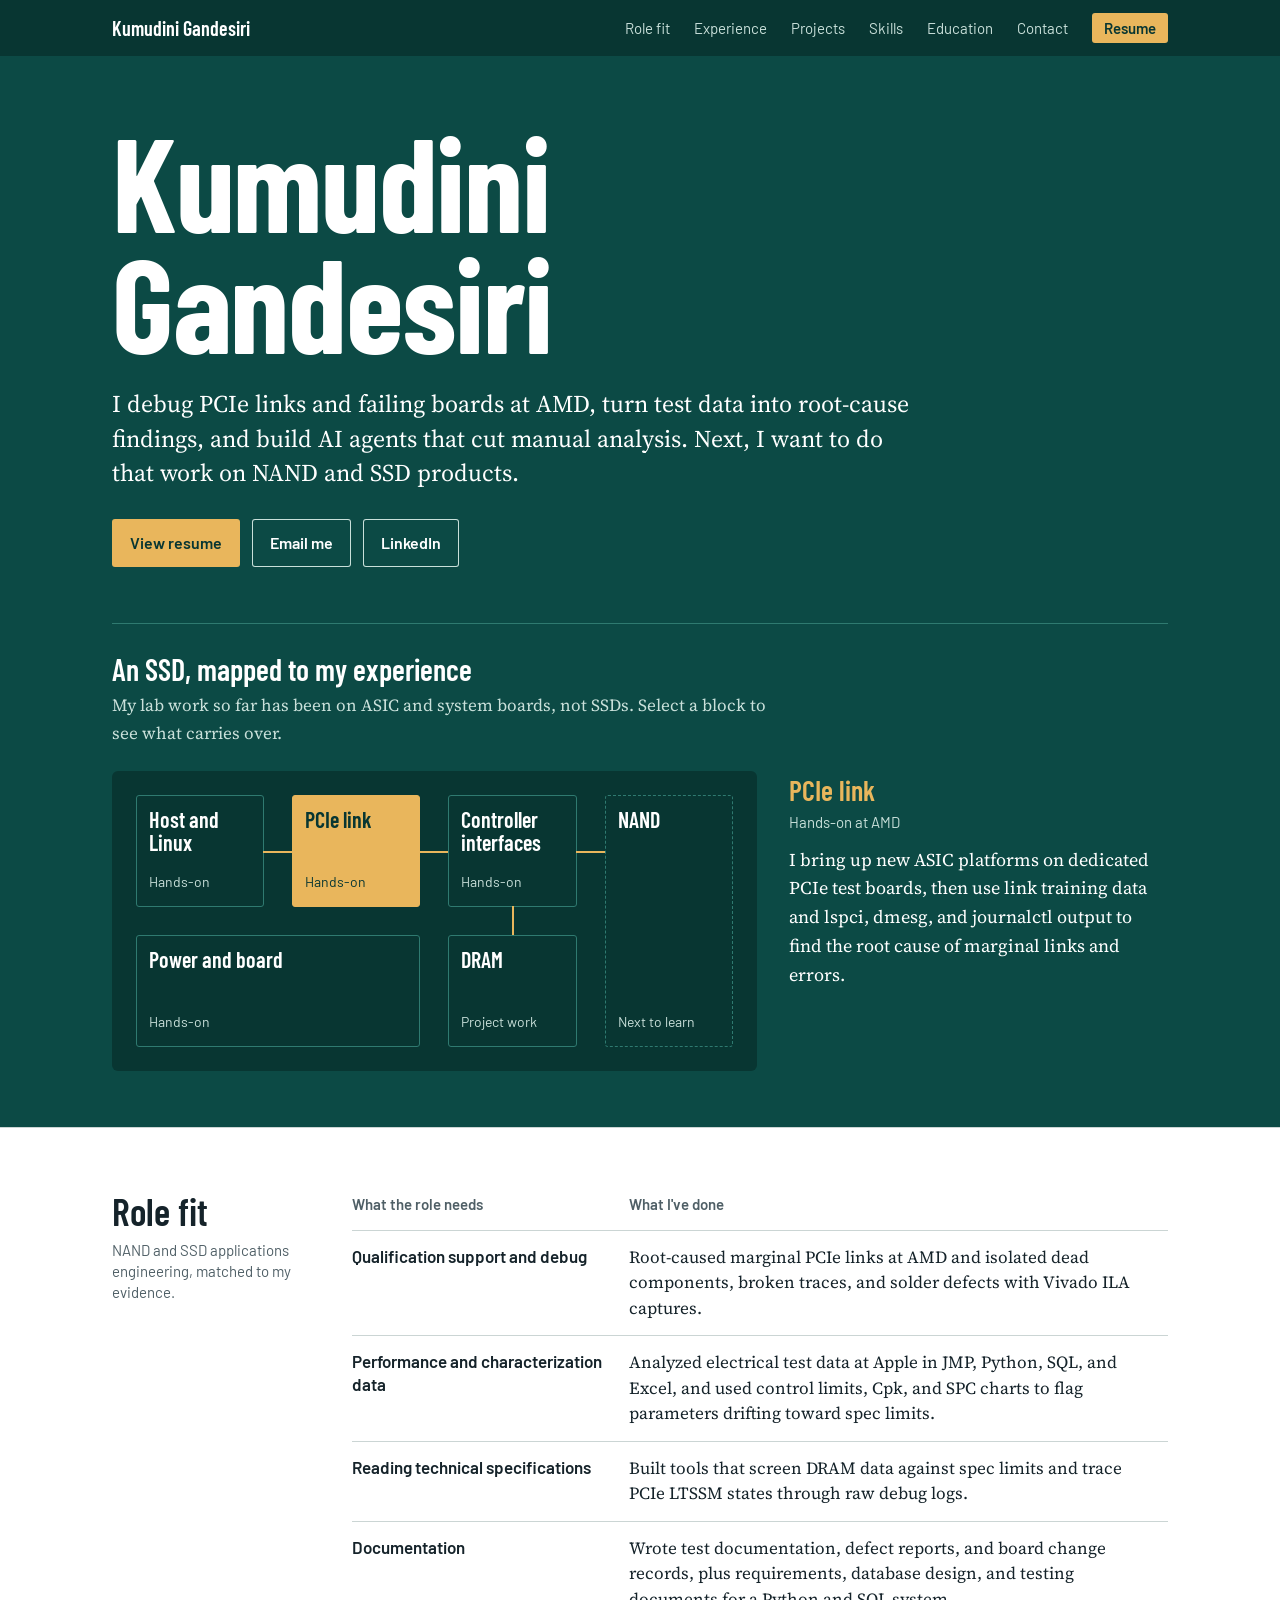
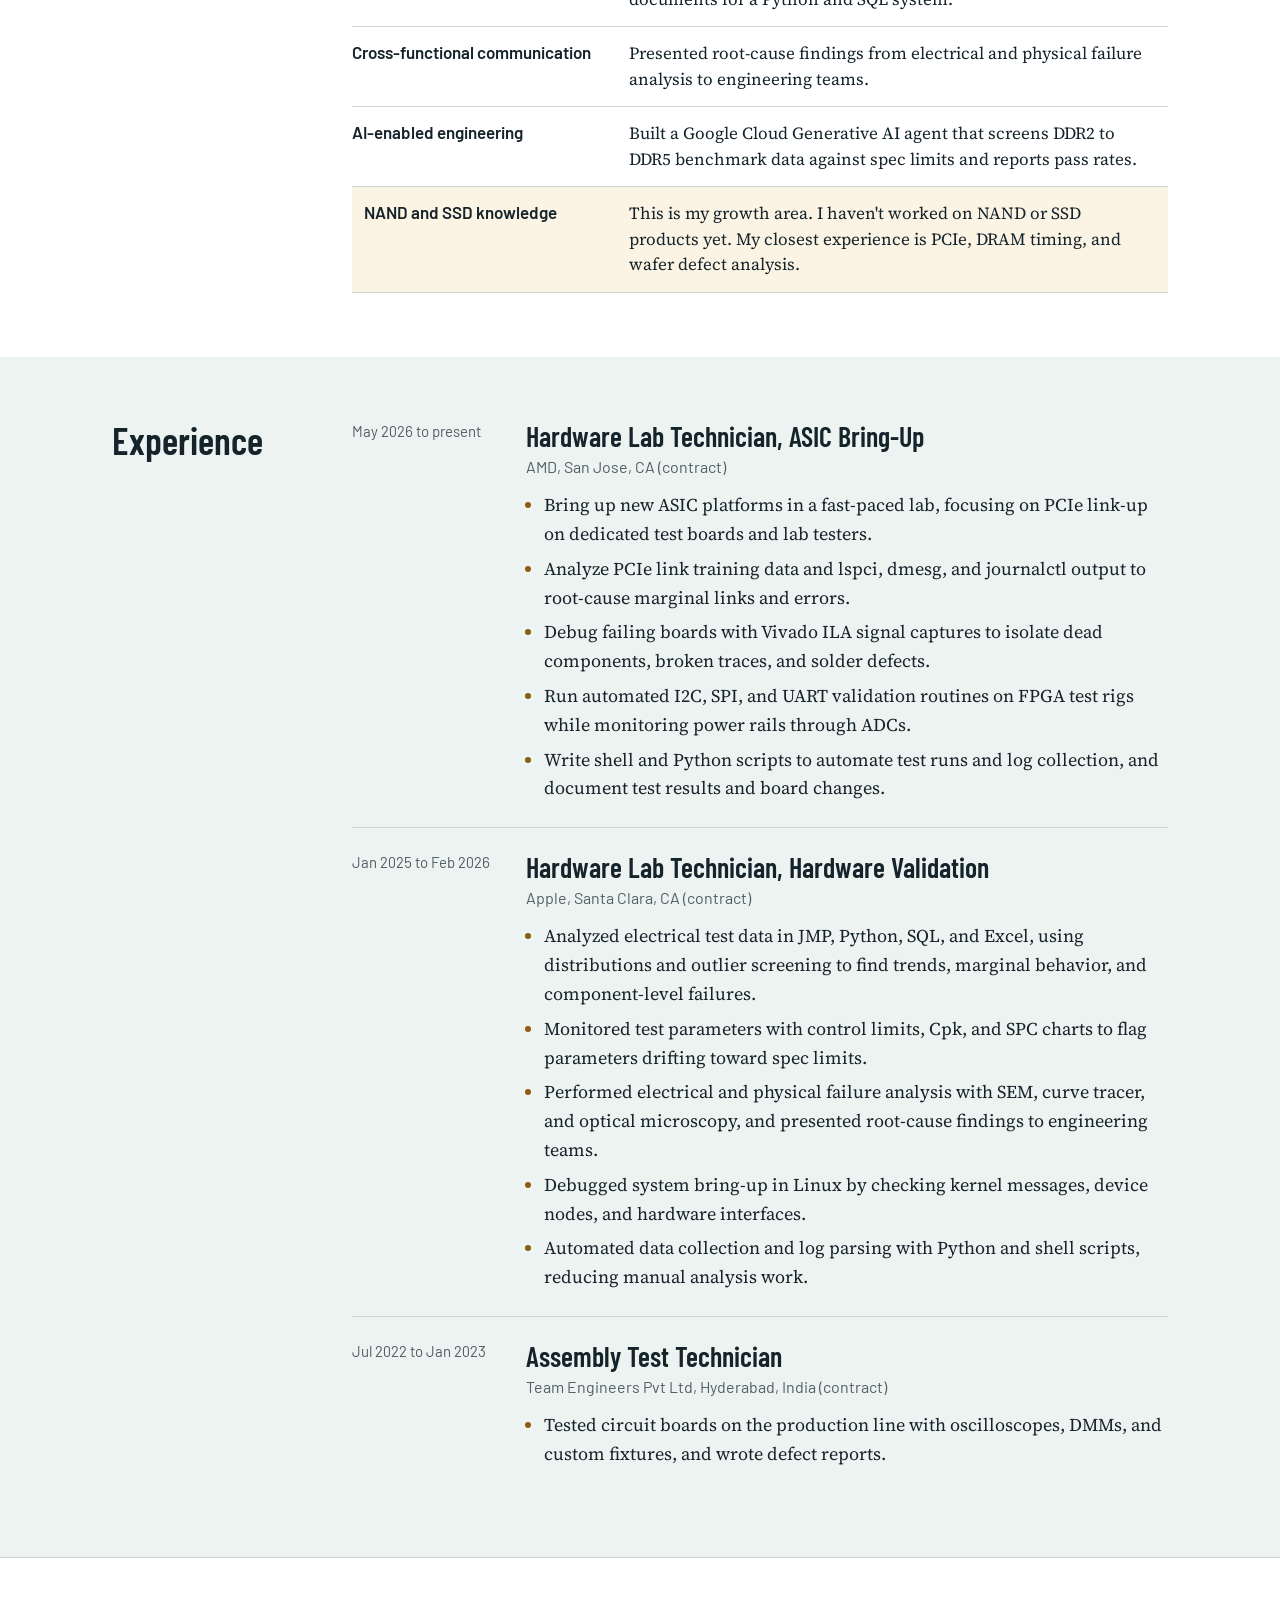
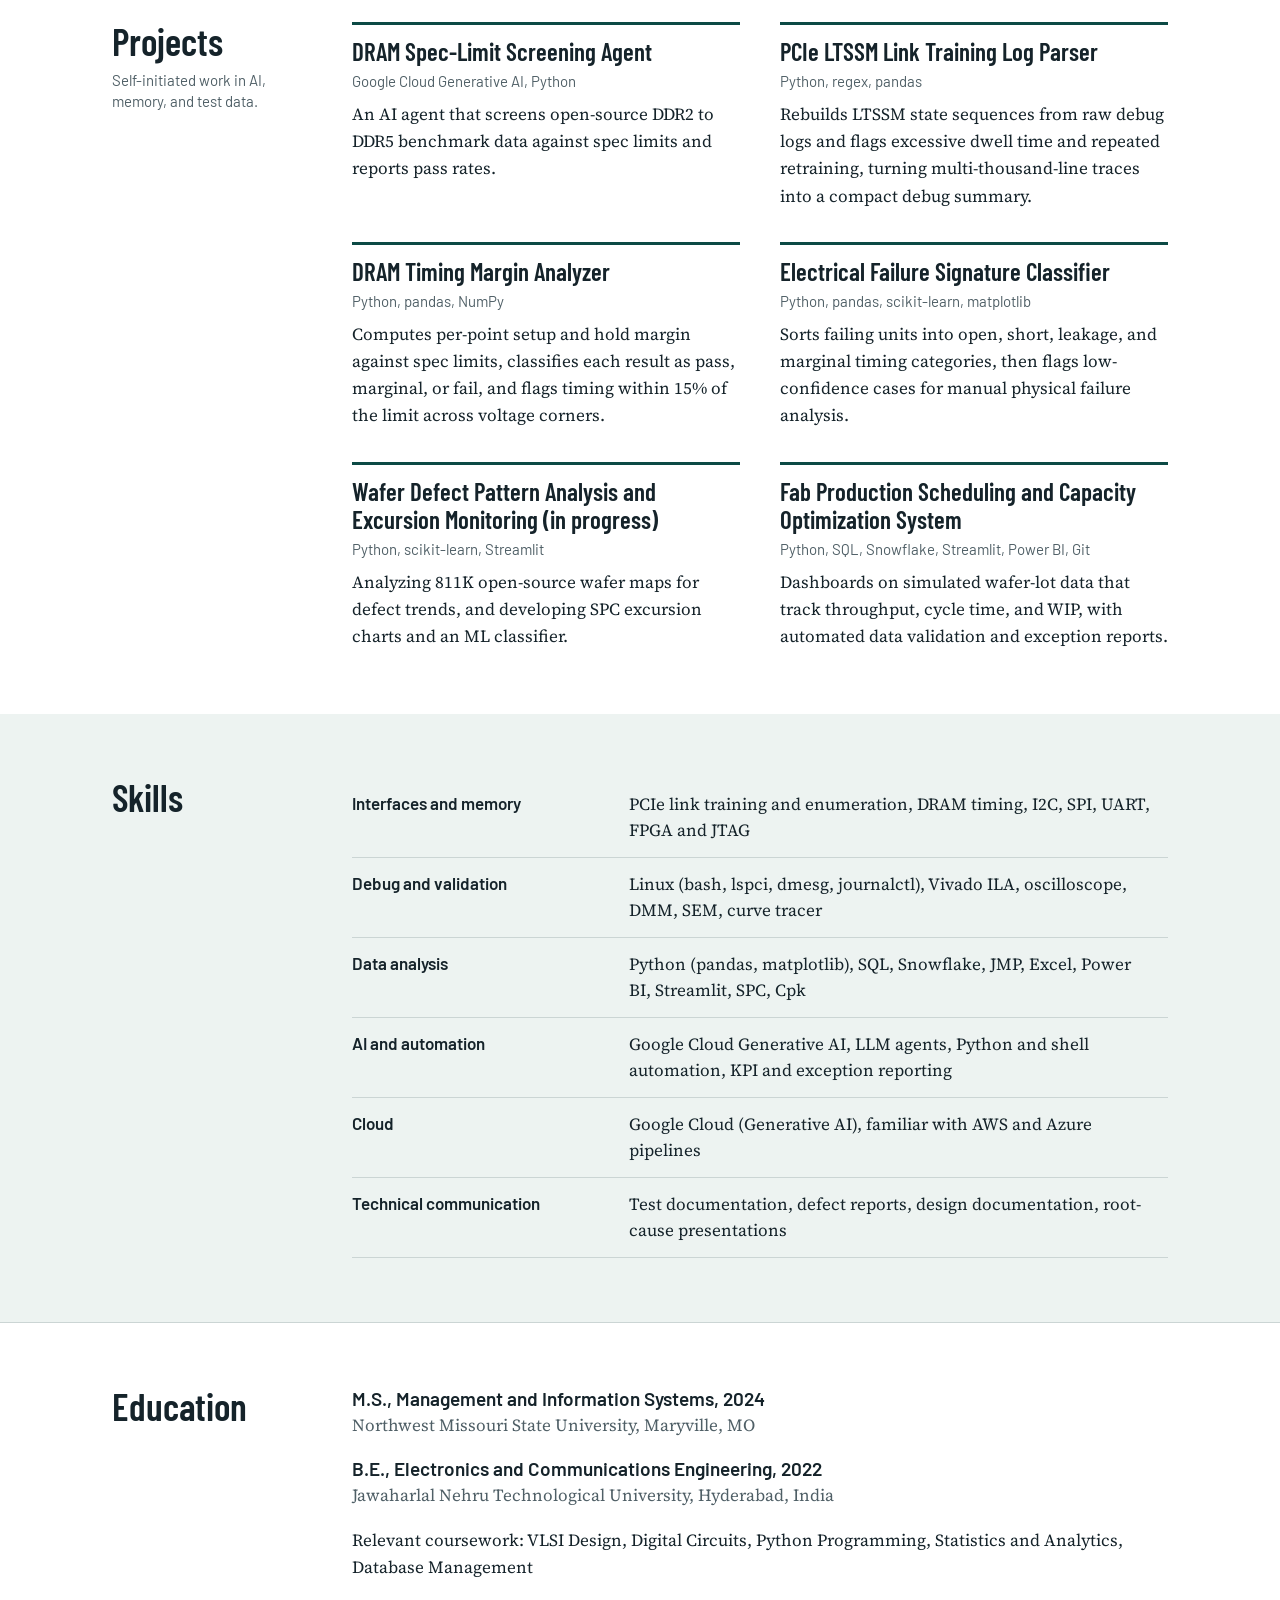
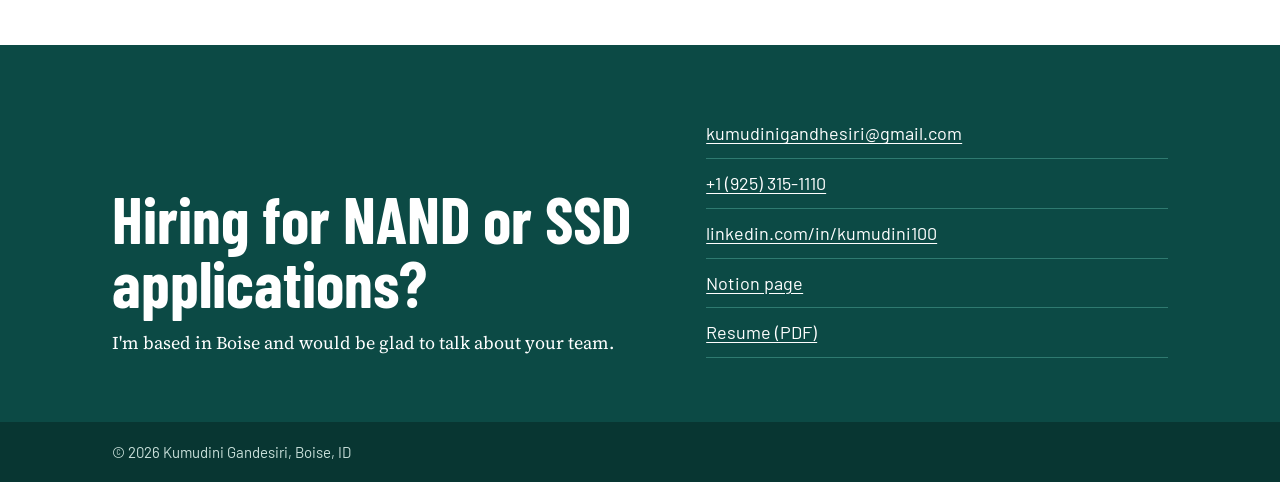
==== commit d5b94430: "Add cloud skills row Co-Authored-By: Claude Opus 5.5 <noreply@anthropic.com> Claude-Session: https:/" ====
--- a/index.html
+++ b/index.html
@@ -6,7 +6,7 @@
 
 <title>Kumudini Gandesiri | Hardware Validation and SSD Applications</title>
 <meta name="description" content="Hardware validation and bring-up professional with AMD and Apple lab experience in PCIe debug, failure analysis, test data analysis, and AI automation. Seeking NAND and SSD applications engineering roles." />
-<meta name="keywords" content="NAND, SSD, Applications Engineering, PCIe, NVMe, DRAM, Hardware Validation, Failure Analysis, Python, JMP, SQL, AI agents, AMD, Apple, Boise ID" />
+<meta name="keywords" content="NAND, SSD, Applications Engineering, PCIe, NVMe, DRAM, Hardware Validation, Failure Analysis, Python, JMP, SQL, AI agents, Google Cloud, AWS, Azure, AMD, Apple, Boise ID" />
 <meta name="author" content="Kumudini Gandesiri" />
 <meta name="robots" content="index, follow" />
 <link rel="canonical" href="https://kumudinigandhesiri.github.io/" />
@@ -393,6 +393,7 @@
         <tr><th scope="row">Debug and validation</th><td>Linux (bash, lspci, dmesg, journalctl), Vivado ILA, oscilloscope, DMM, SEM, curve tracer</td></tr>
         <tr><th scope="row">Data analysis</th><td>Python (pandas, matplotlib), SQL, Snowflake, JMP, Excel, Power BI, Streamlit, SPC, Cpk</td></tr>
         <tr><th scope="row">AI and automation</th><td>Google Cloud Generative AI, LLM agents, Python and shell automation, KPI and exception reporting</td></tr>
+        <tr><th scope="row">Cloud</th><td>Google Cloud (Generative AI), familiar with AWS and Azure pipelines</td></tr>
         <tr><th scope="row">Technical communication</th><td>Test documentation, defect reports, design documentation, root-cause presentations</td></tr>
       </tbody>
     </table>
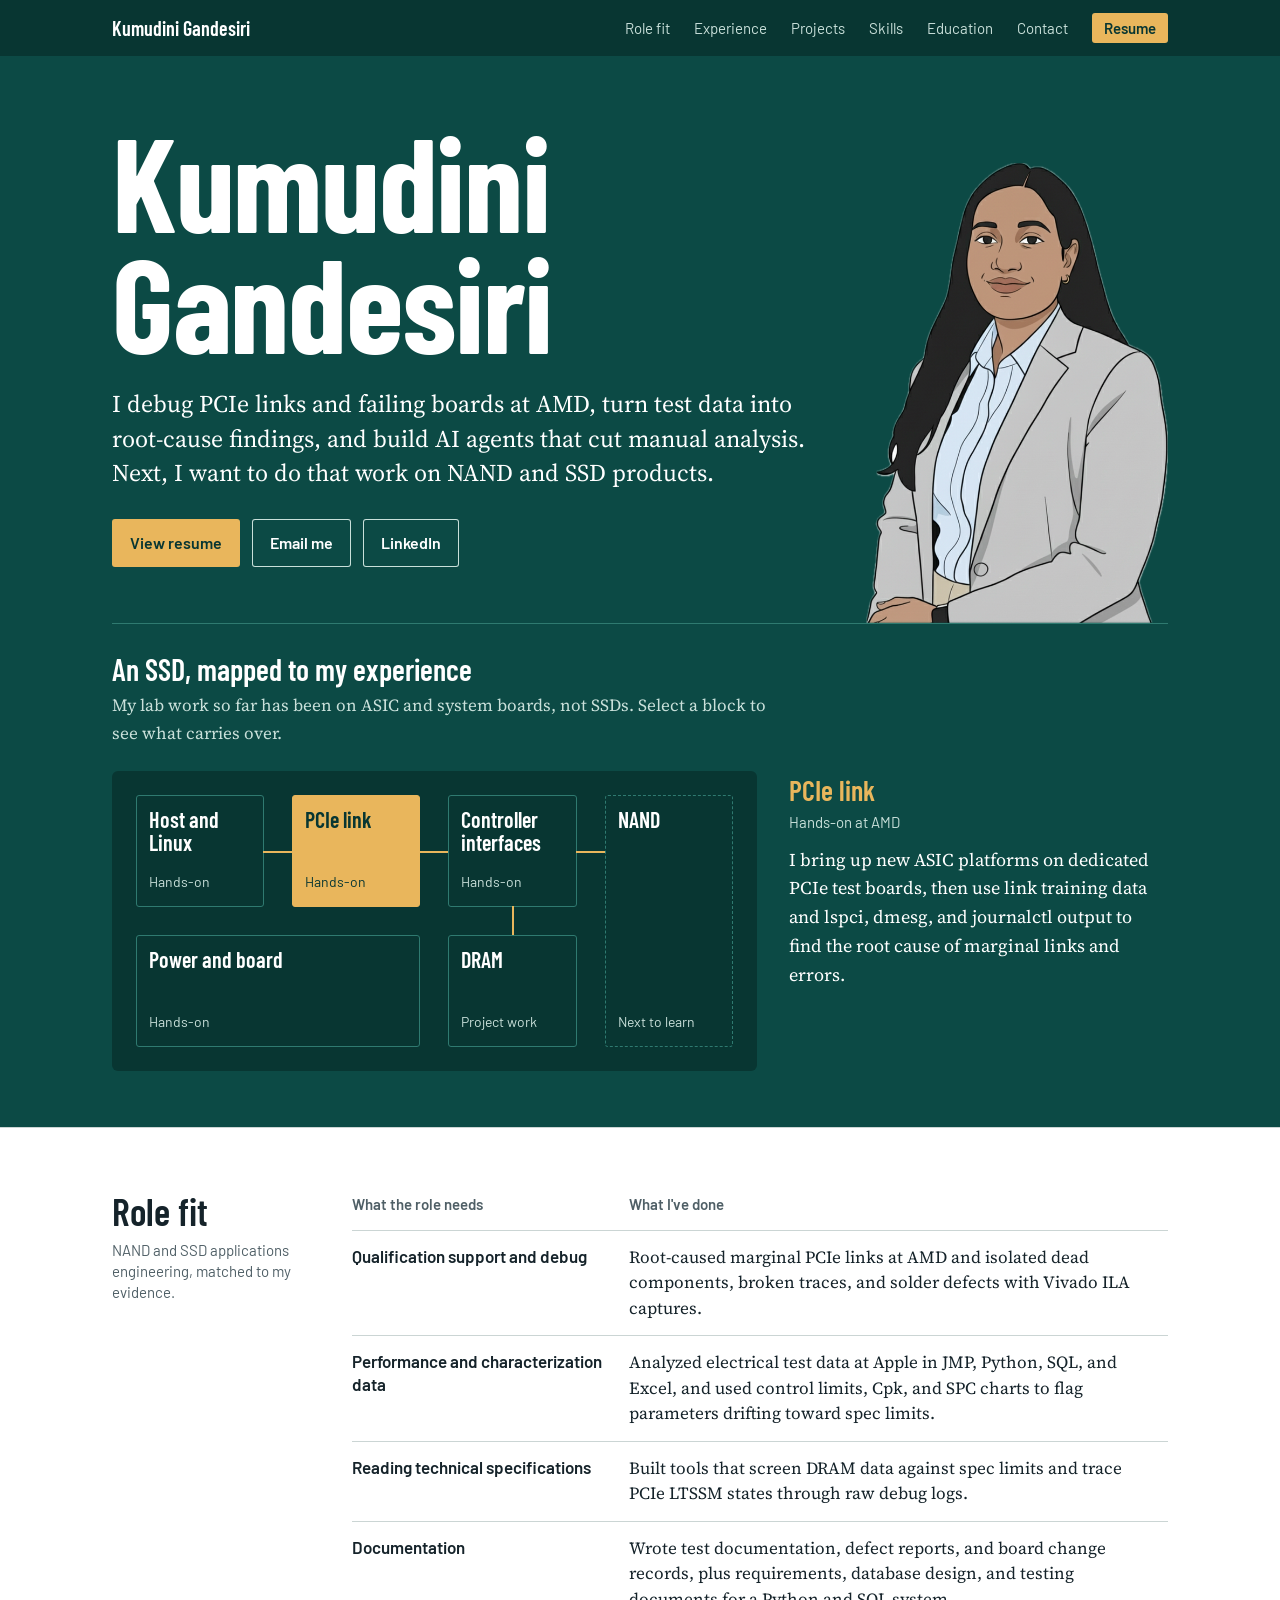
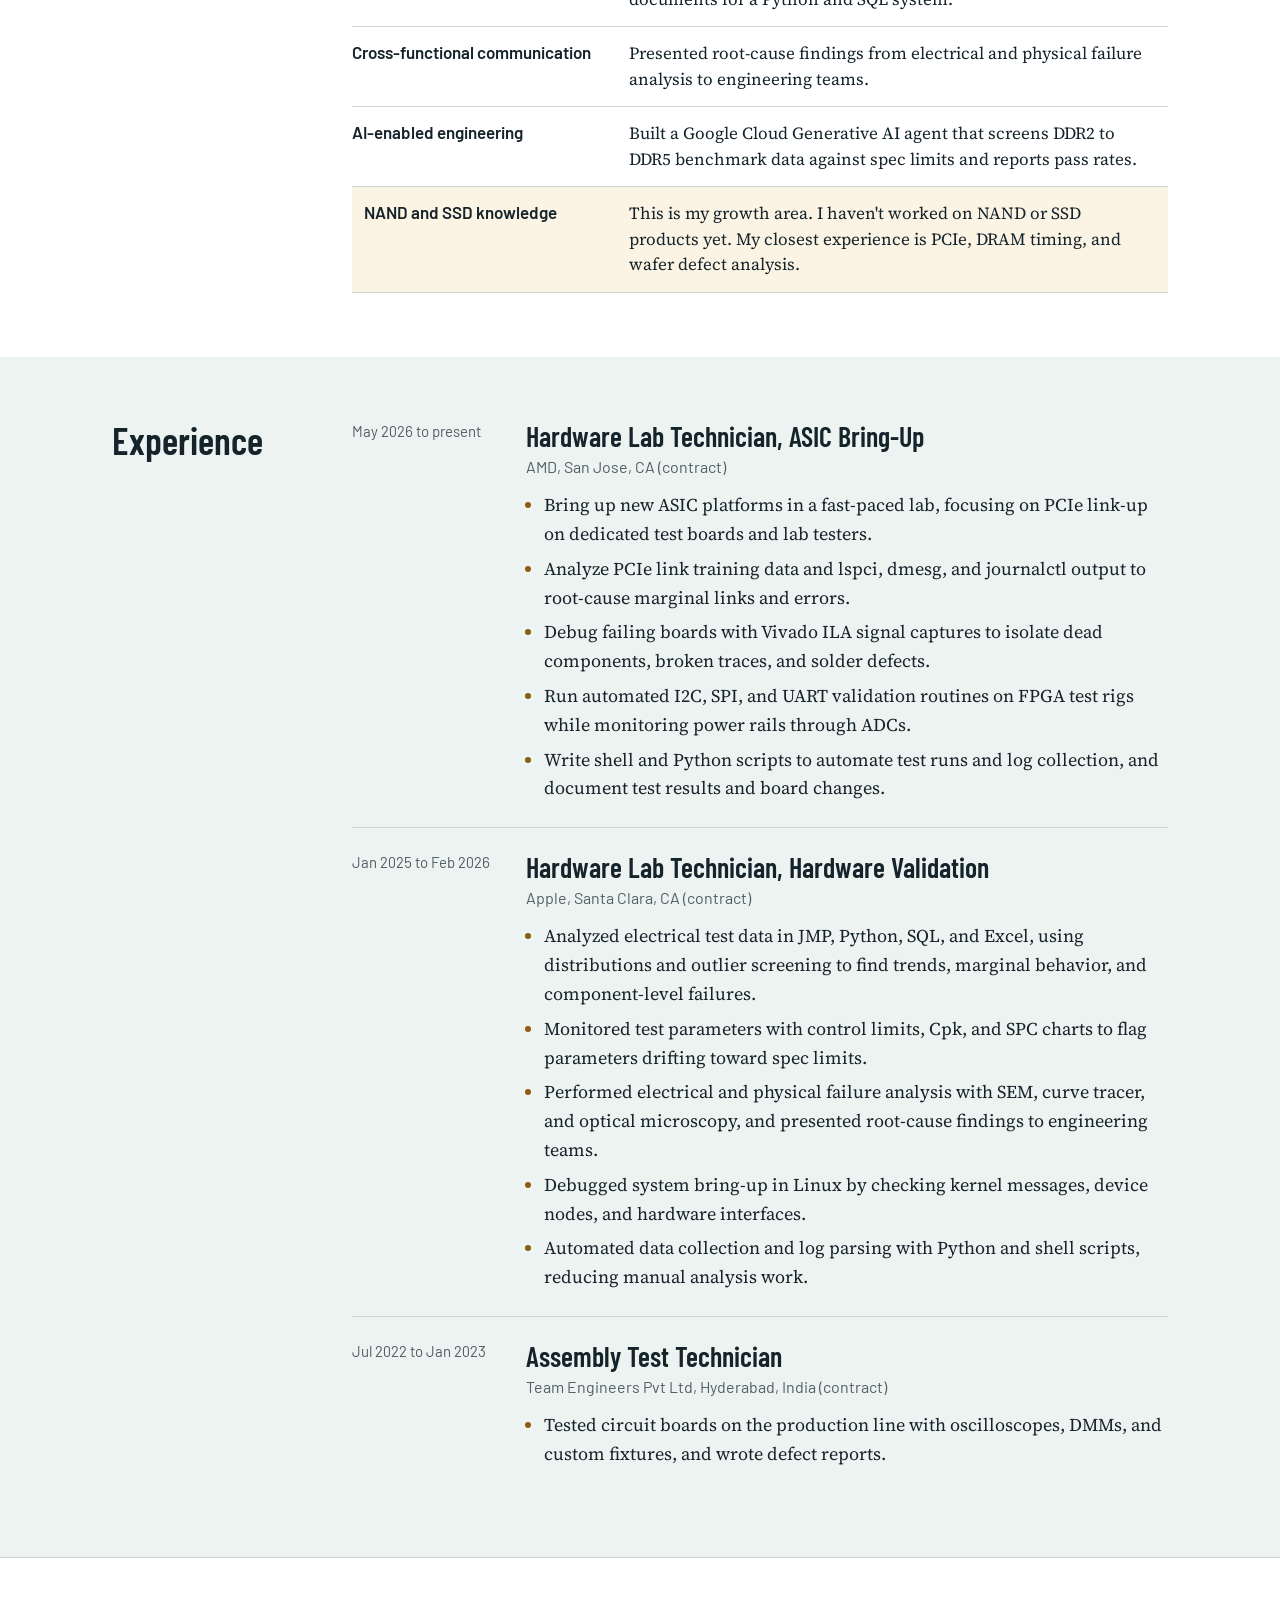
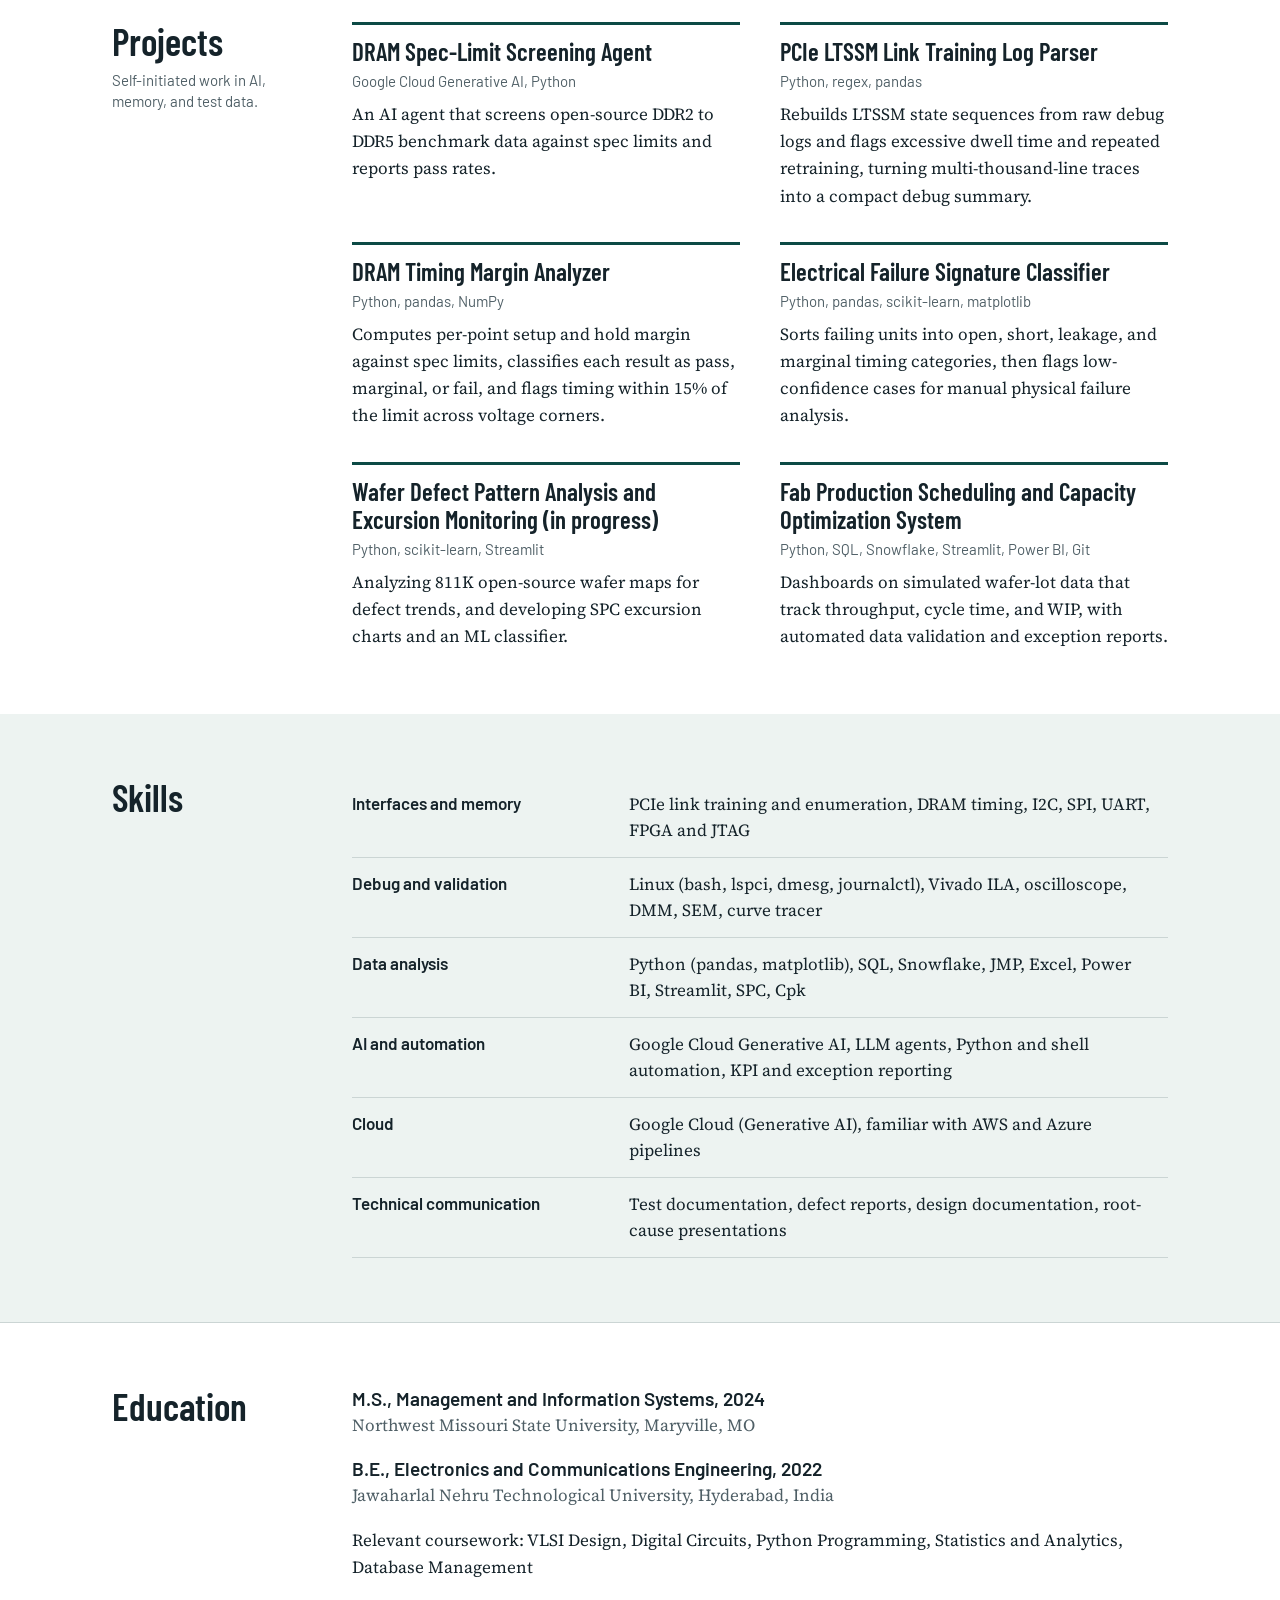
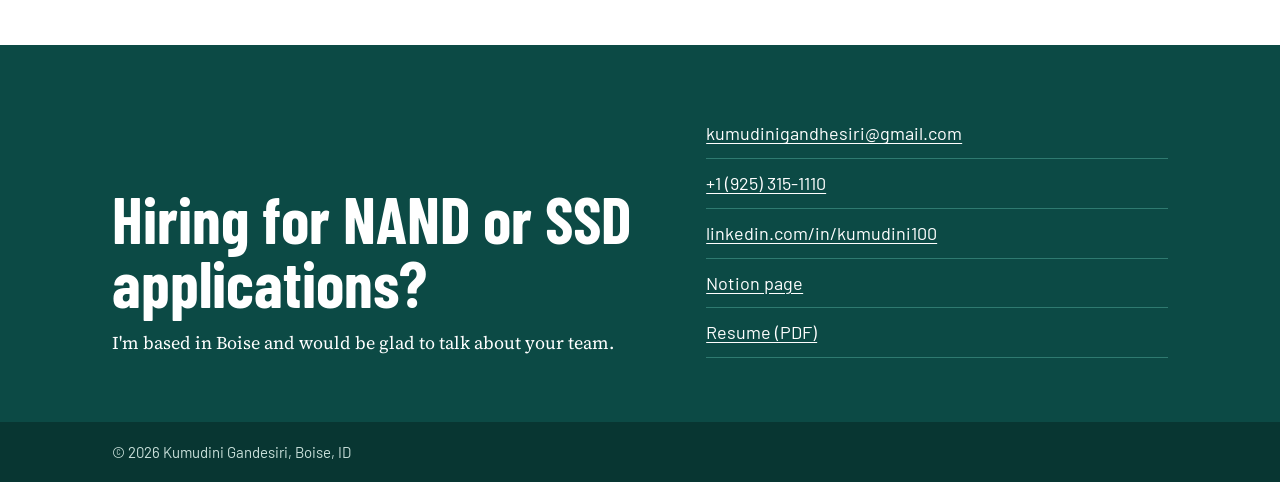
==== commit 58032b85: "Add portrait to hero Co-Authored-By: Claude Opus 5.5 <noreply@anthropic.com> Claude-Session: https:/" ====
--- a/index.html
+++ b/index.html
@@ -94,7 +94,10 @@
 .nav-links .nav-resume:hover { color: var(--mask-deep); background: #F3CB83; }
 
 /* Hero */
-.hero { background: var(--mask); color: #fff; padding: 64px 0 56px; }
+.hero { background: var(--mask); color: #fff; padding: 40px 0 56px; }
+.hero-top { display: grid; grid-template-columns: minmax(0, 1fr) auto; gap: 40px; align-items: end; }
+.hero-text { padding: 24px 0 56px; }
+.portrait { display: block; width: auto; height: 460px; }
 .hero h1 { font-family: var(--cond); font-weight: 700; font-size: clamp(64px, 11.5vw, 132px); line-height: .92; letter-spacing: -.01em; }
 .hero-lead { font-size: clamp(20px, 2.2vw, 24px); line-height: 1.45; max-width: 34em; margin-top: 24px; color: #fff; }
 .hero-actions { display: flex; flex-wrap: wrap; gap: 12px; margin-top: 28px; font-family: var(--sans); }
@@ -105,7 +108,7 @@
 .btn-line:hover { background: var(--mask-deep); }
 
 /* Interactive SSD map */
-.map { margin-top: 56px; padding-top: 28px; border-top: 1px solid var(--mask-line); }
+.map { padding-top: 28px; border-top: 1px solid var(--mask-line); }
 .map h2 { font-family: var(--cond); font-size: 30px; font-weight: 600; line-height: 1.15; }
 .map-intro { color: var(--mask-text); font-size: 17px; max-width: 40em; margin-top: 6px; }
 .map-body { display: grid; grid-template-columns: minmax(0, 1.7fr) minmax(0, 1fr); gap: 32px; margin-top: 24px; align-items: stretch; }
@@ -192,13 +195,17 @@
 @media (max-width: 900px) {
   .nav-links li:not(:last-child) { display: none; }
   .map-body { grid-template-columns: 1fr; }
+  .portrait { height: 340px; }
   .band-grid { grid-template-columns: 1fr; gap: 24px; }
   .contact-grid { grid-template-columns: 1fr; }
 }
 @media (max-width: 640px) {
   :root { --gutter: 16px; }
   body { font-size: 17px; }
-  .hero { padding: 44px 0 40px; }
+  .hero { padding: 32px 0 40px; }
+  .hero-top { grid-template-columns: 1fr; gap: 16px; }
+  .portrait { order: -1; height: 220px; }
+  .hero-text { padding: 0 0 32px; }
   .board { grid-template-columns: repeat(2, minmax(0, 1fr)); grid-template-areas: "host link" "ctrl dram" "nand nand" "power power"; grid-template-rows: none; gap: 12px; padding: 12px; }
   .chip { min-height: 88px; }
   .chip::before, .chip::after { display: none; }
@@ -217,7 +224,7 @@
   .chip { transition: none; }
 }
 @media print {
-  .site-nav, .hero-actions, .map { display: none; }
+  .site-nav, .hero-actions, .map, .portrait { display: none; }
   .hero, .contact { background: none; color: var(--ink); padding: 16px 0; }
   .hero-lead, .contact li a { color: var(--ink); }
   .band { padding: 20px 0; }
@@ -244,12 +251,17 @@
 
 <header class="hero" id="top">
   <div class="wrap">
+    <div class="hero-top">
+      <div class="hero-text">
     <h1>Kumudini<br>Gandesiri</h1>
     <p class="hero-lead">I debug PCIe links and failing boards at AMD, turn test data into root-cause findings, and build AI agents that cut manual analysis. Next, I want to do that work on NAND and SSD products.</p>
     <div class="hero-actions">
       <a class="btn btn-gold" href="Kumudini_Gandesiri_Resume.pdf">View resume</a>
       <a class="btn btn-line" href="mailto:kumudinigandhesiri@gmail.com">Email me</a>
       <a class="btn btn-line" href="https://www.linkedin.com/in/kumudini100/" target="_blank" rel="noopener noreferrer">LinkedIn</a>
+    </div>
+      </div>
+      <img class="portrait" src="kumudini-portrait.png" width="560" height="853" alt="Illustrated portrait of Kumudini Gandesiri in a grey blazer" />
     </div>
 
     <section class="map" aria-labelledby="map-title">
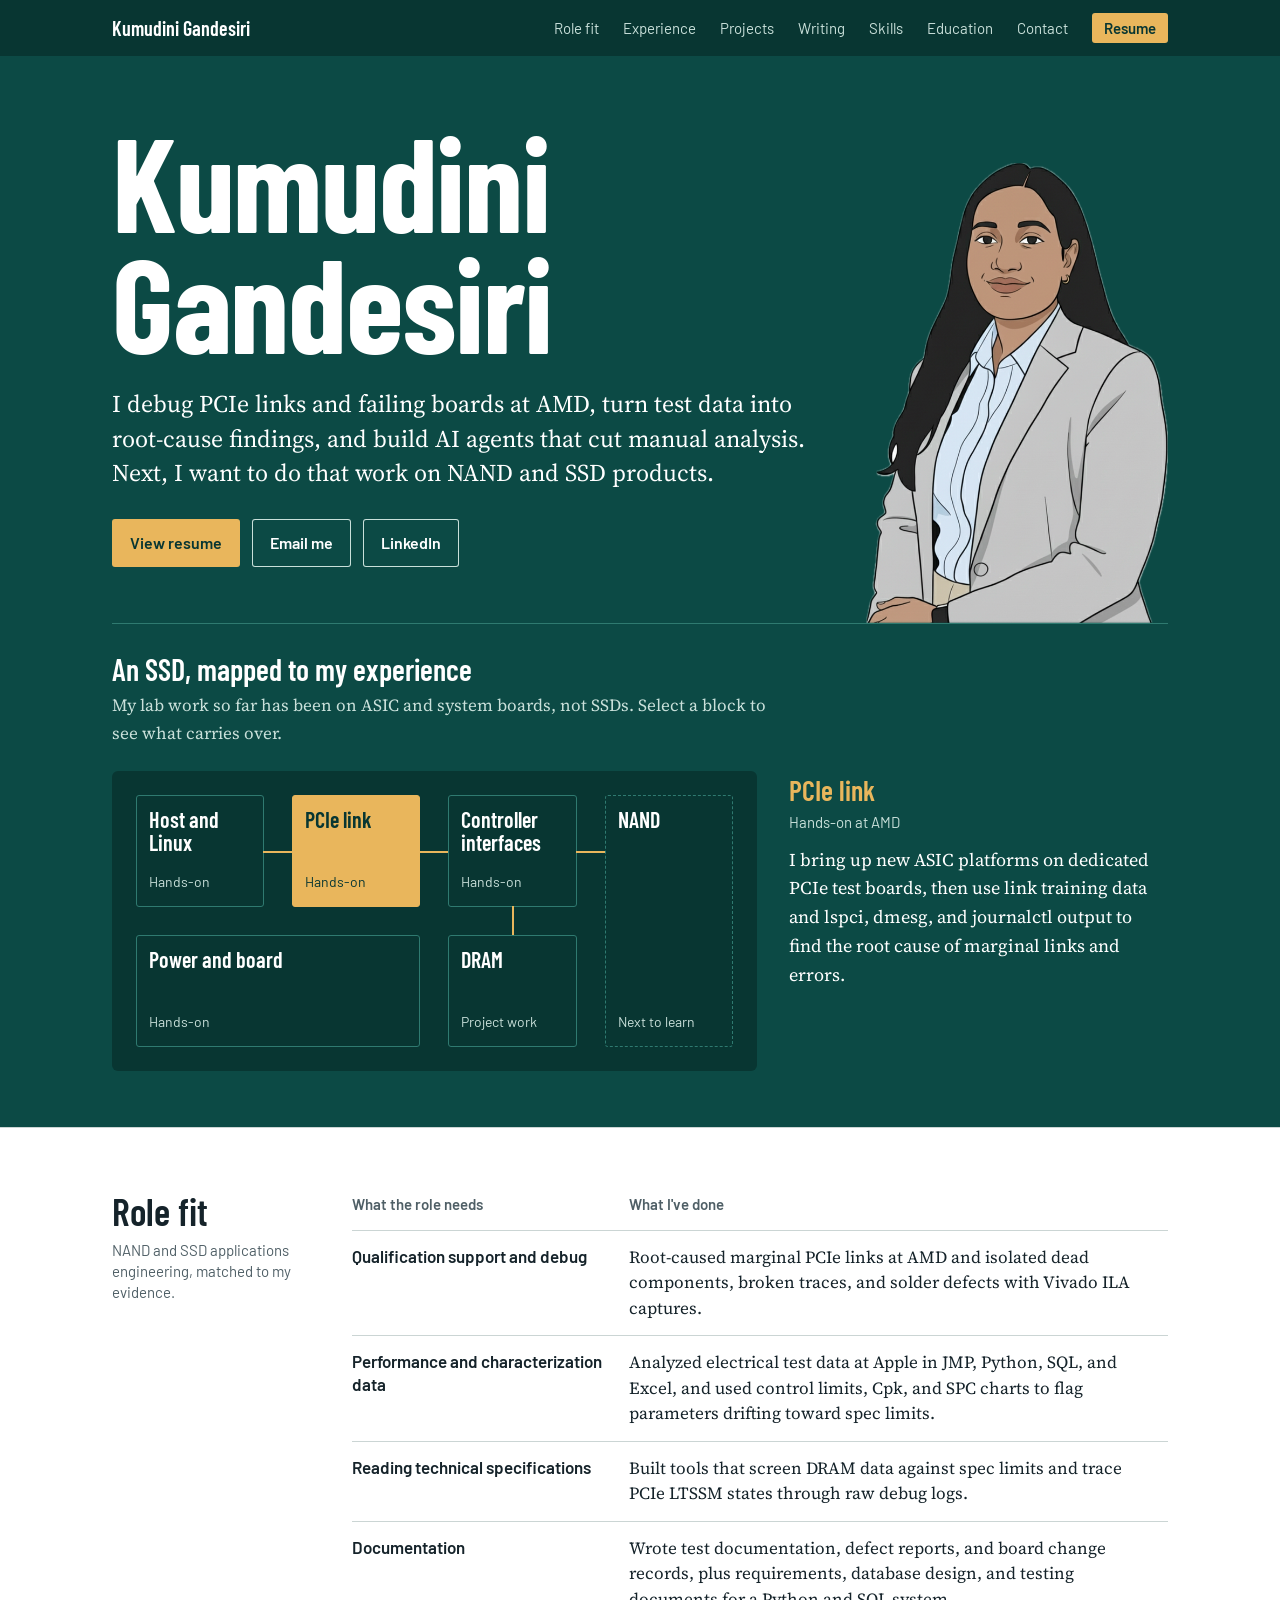
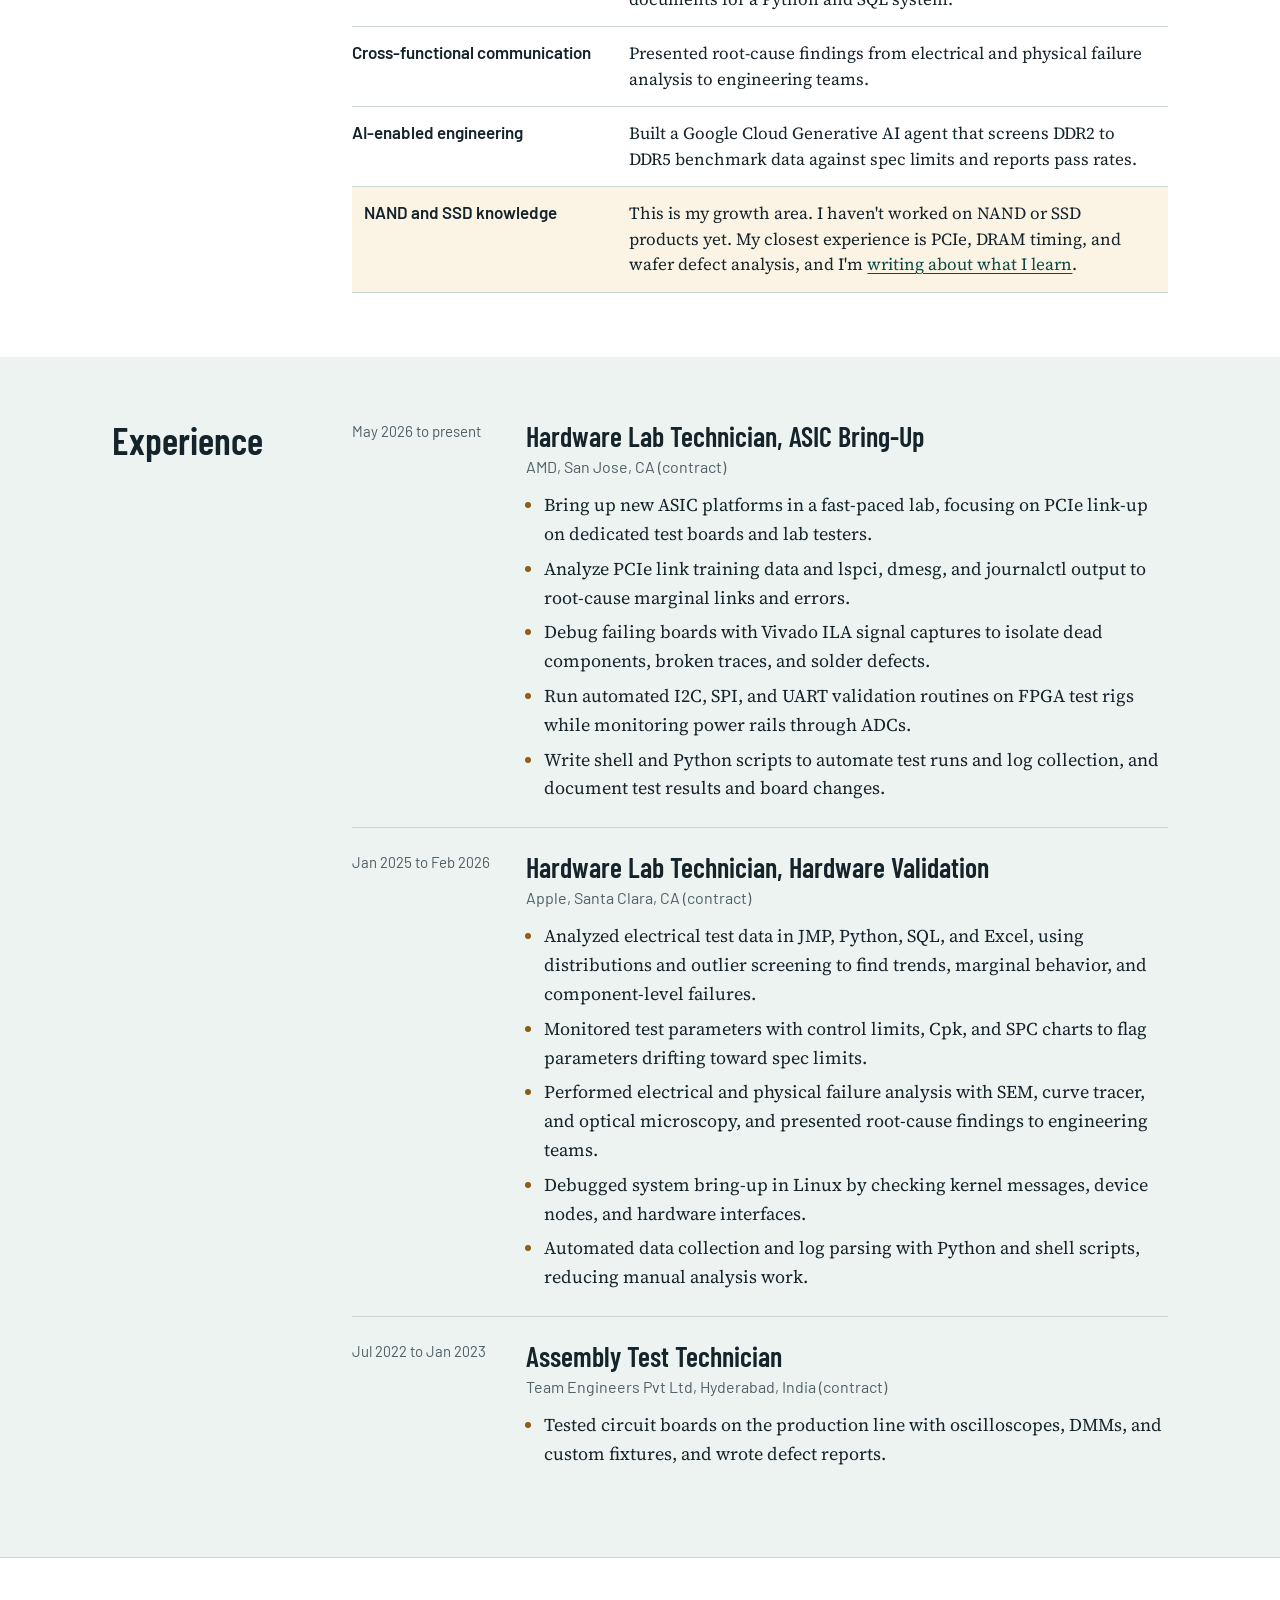
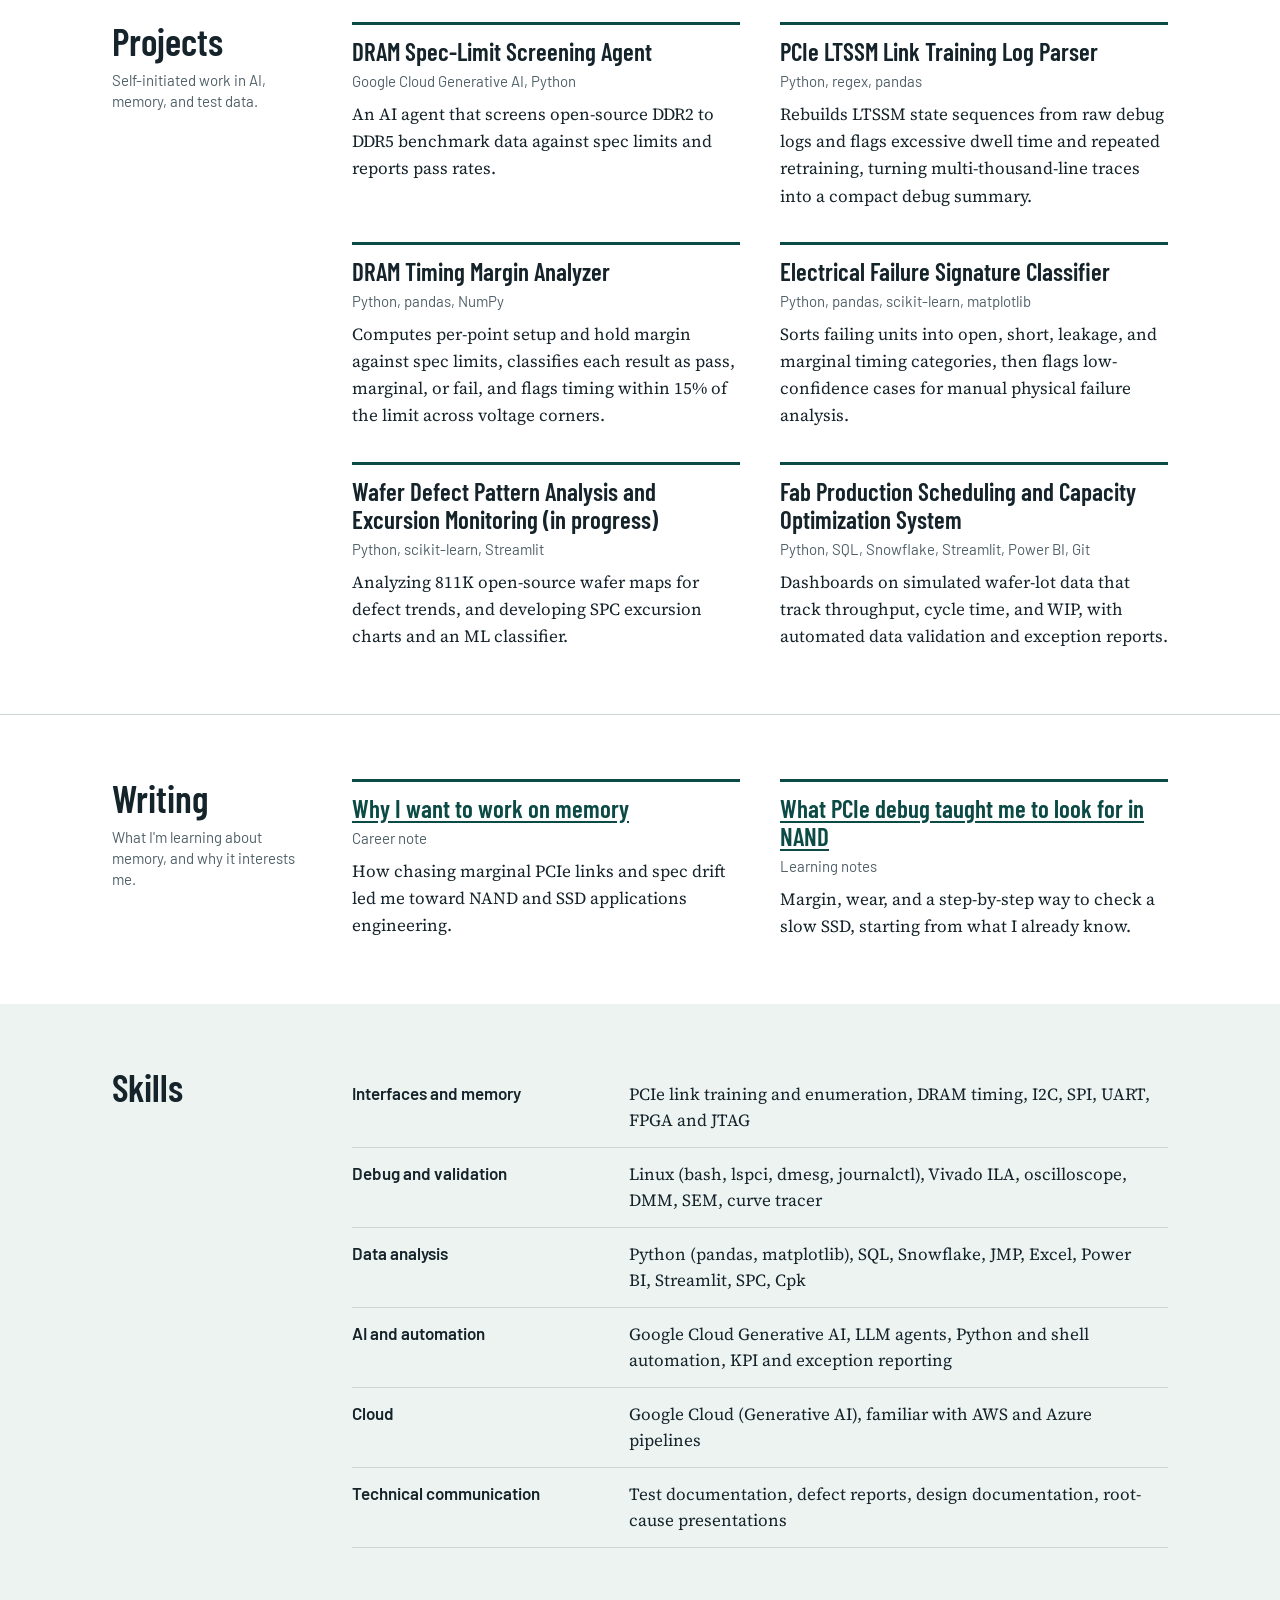
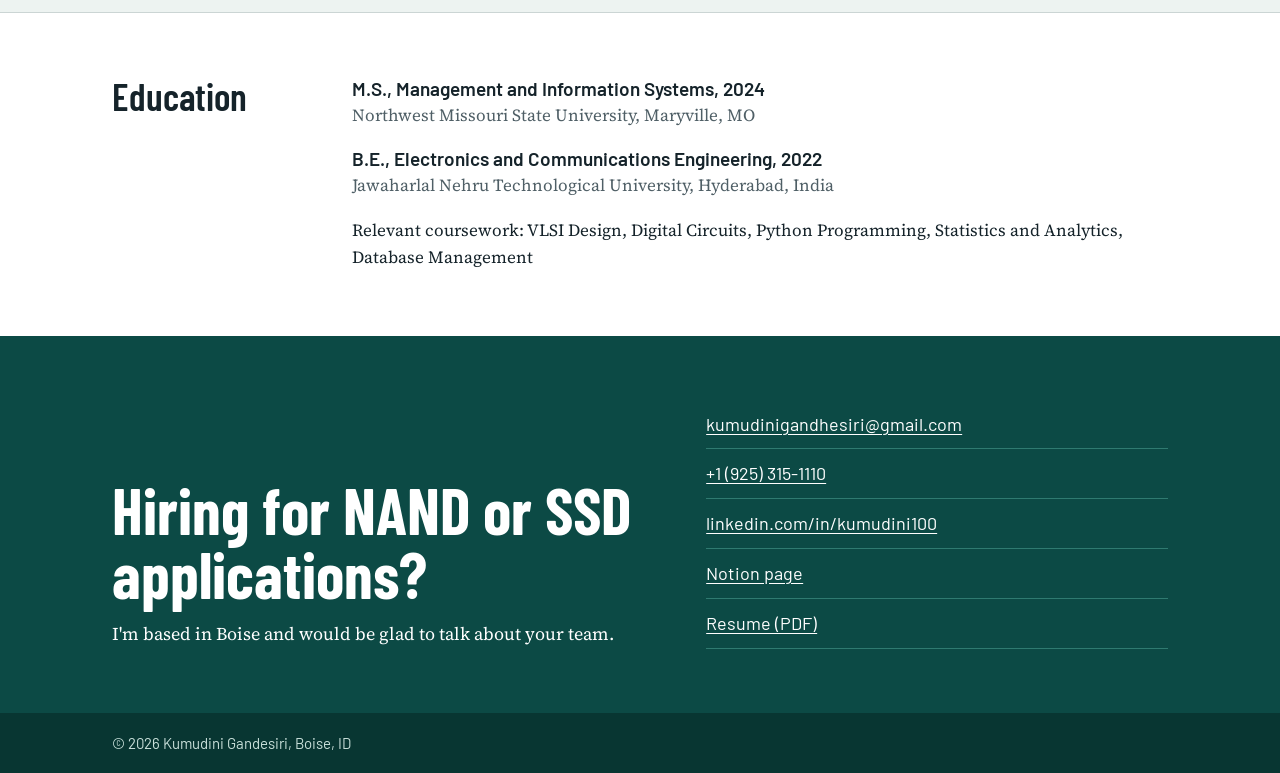
==== commit a327a8df: "Add memory articles and writing section Co-Authored-By: Claude Opus 5.5 <noreply@anthropic.com> Clau" ====
--- a/index.html
+++ b/index.html
@@ -171,6 +171,7 @@
 /* Projects */
 .notes { display: grid; grid-template-columns: repeat(2, minmax(0, 1fr)); gap: 32px 40px; }
 .note { border-top: 3px solid var(--mask); padding-top: 12px; }
+.note h3 a { color: var(--mask); }
 .note h3 { font-family: var(--cond); font-size: 25px; font-weight: 600; line-height: 1.12; }
 .note-stack { font-family: var(--sans); font-size: 15px; color: var(--muted); margin-top: 4px; }
 .note p:last-child { font-size: 17px; margin-top: 8px; }
@@ -241,6 +242,7 @@
       <li><a href="#fit">Role fit</a></li>
       <li><a href="#experience">Experience</a></li>
       <li><a href="#projects">Projects</a></li>
+      <li><a href="#writing">Writing</a></li>
       <li><a href="#skills">Skills</a></li>
       <li><a href="#education">Education</a></li>
       <li><a href="#contact">Contact</a></li>
@@ -303,7 +305,7 @@
         <tr><th scope="row">Documentation</th><td>Wrote test documentation, defect reports, and board change records, plus requirements, database design, and testing documents for a Python and SQL system.</td></tr>
         <tr><th scope="row">Cross-functional communication</th><td>Presented root-cause findings from electrical and physical failure analysis to engineering teams.</td></tr>
         <tr><th scope="row">AI-enabled engineering</th><td>Built a Google Cloud Generative AI agent that screens DDR2 to DDR5 benchmark data against spec limits and reports pass rates.</td></tr>
-        <tr class="gap"><th scope="row">NAND and SSD knowledge</th><td>This is my growth area. I haven't worked on NAND or SSD products yet. My closest experience is PCIe, DRAM timing, and wafer defect analysis.</td></tr>
+        <tr class="gap"><th scope="row">NAND and SSD knowledge</th><td>This is my growth area. I haven't worked on NAND or SSD products yet. My closest experience is PCIe, DRAM timing, and wafer defect analysis, and I'm <a href="#writing">writing about what I learn</a>.</td></tr>
       </tbody>
     </table>
   </div>
@@ -391,6 +393,27 @@
         <h3>Fab Production Scheduling and Capacity Optimization System</h3>
         <p class="note-stack">Python, SQL, Snowflake, Streamlit, Power BI, Git</p>
         <p>Dashboards on simulated wafer-lot data that track throughput, cycle time, and WIP, with automated data validation and exception reports.</p>
+      </article>
+    </div>
+  </div>
+</section>
+
+<section class="band" id="writing" aria-labelledby="writing-title">
+  <div class="wrap band-grid">
+    <div>
+      <h2 id="writing-title">Writing</h2>
+      <p class="band-note">What I'm learning about memory, and why it interests me.</p>
+    </div>
+    <div class="notes">
+      <article class="note">
+        <h3><a href="articles/why-i-want-to-work-on-memory.html">Why I want to work on memory</a></h3>
+        <p class="note-stack">Career note</p>
+        <p>How chasing marginal PCIe links and spec drift led me toward NAND and SSD applications engineering.</p>
+      </article>
+      <article class="note">
+        <h3><a href="articles/what-pcie-debug-taught-me-about-nand.html">What PCIe debug taught me to look for in NAND</a></h3>
+        <p class="note-stack">Learning notes</p>
+        <p>Margin, wear, and a step-by-step way to check a slow SSD, starting from what I already know.</p>
       </article>
     </div>
   </div>
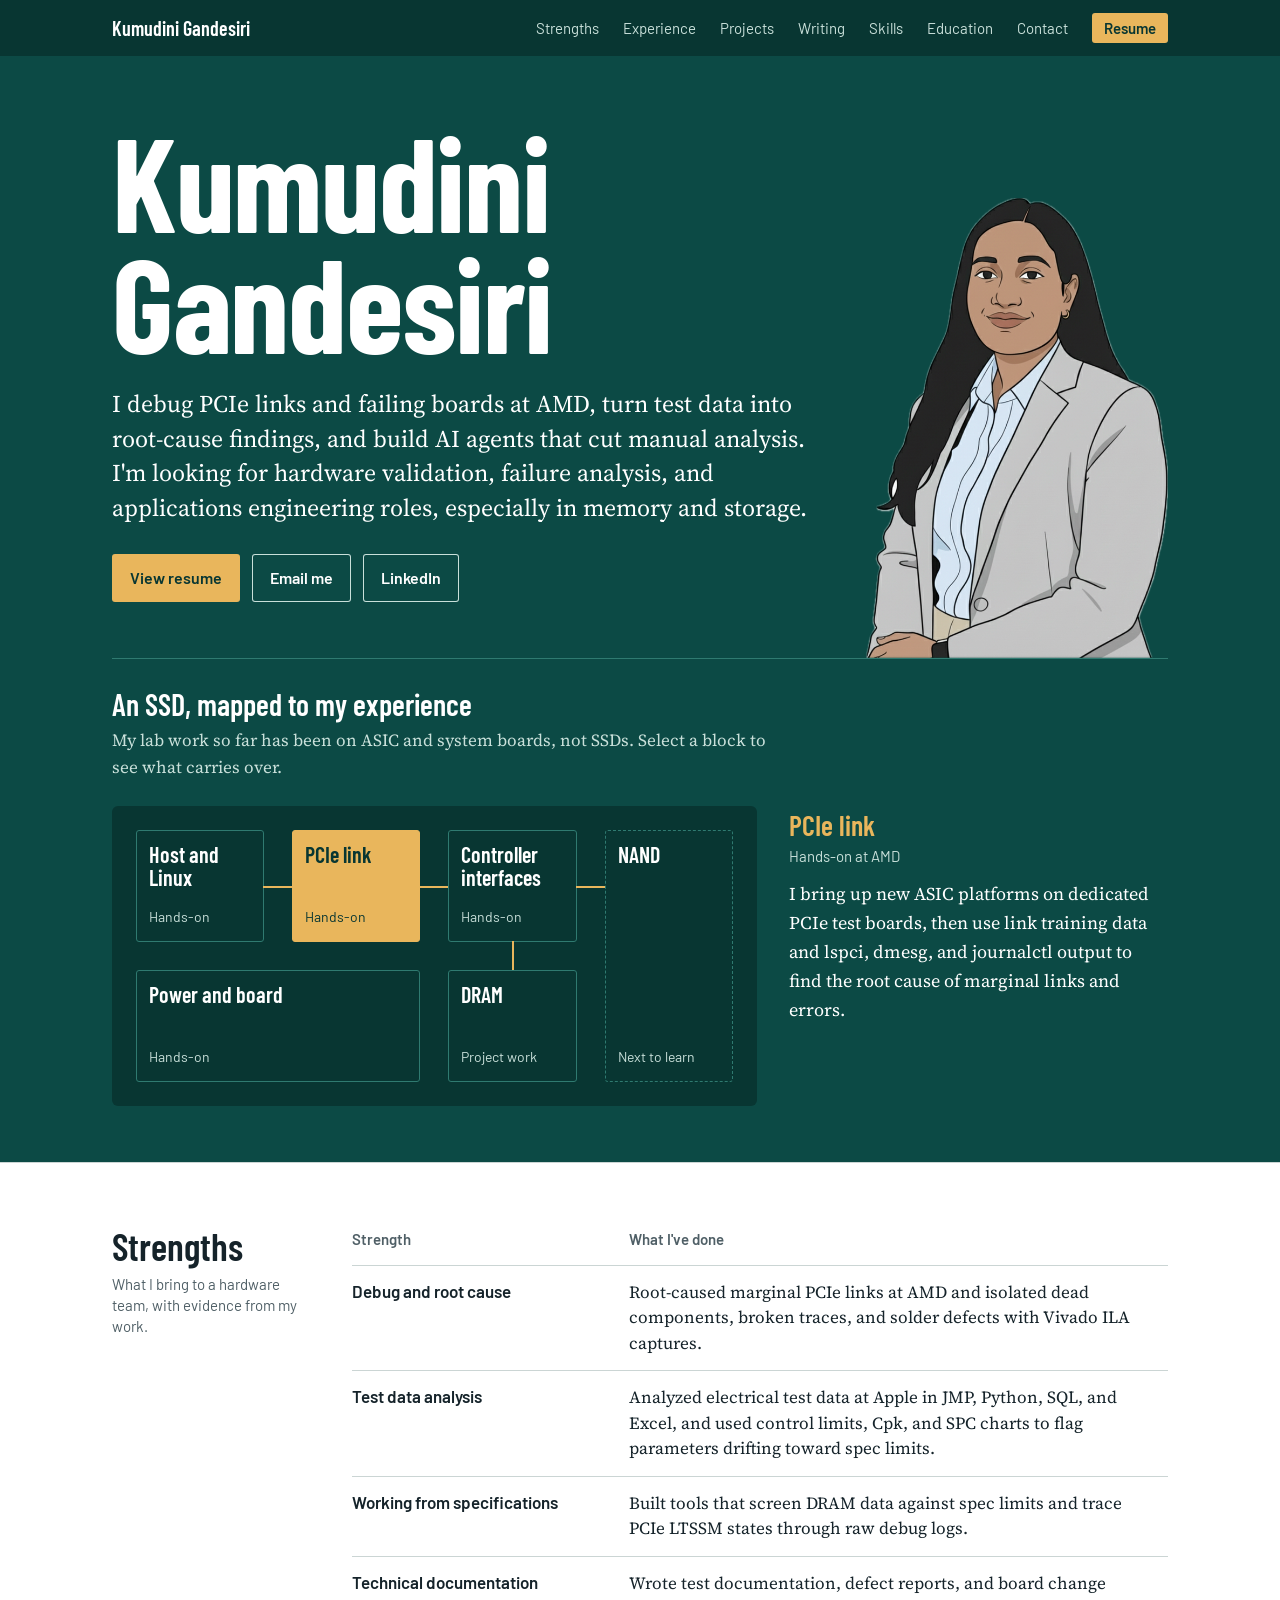
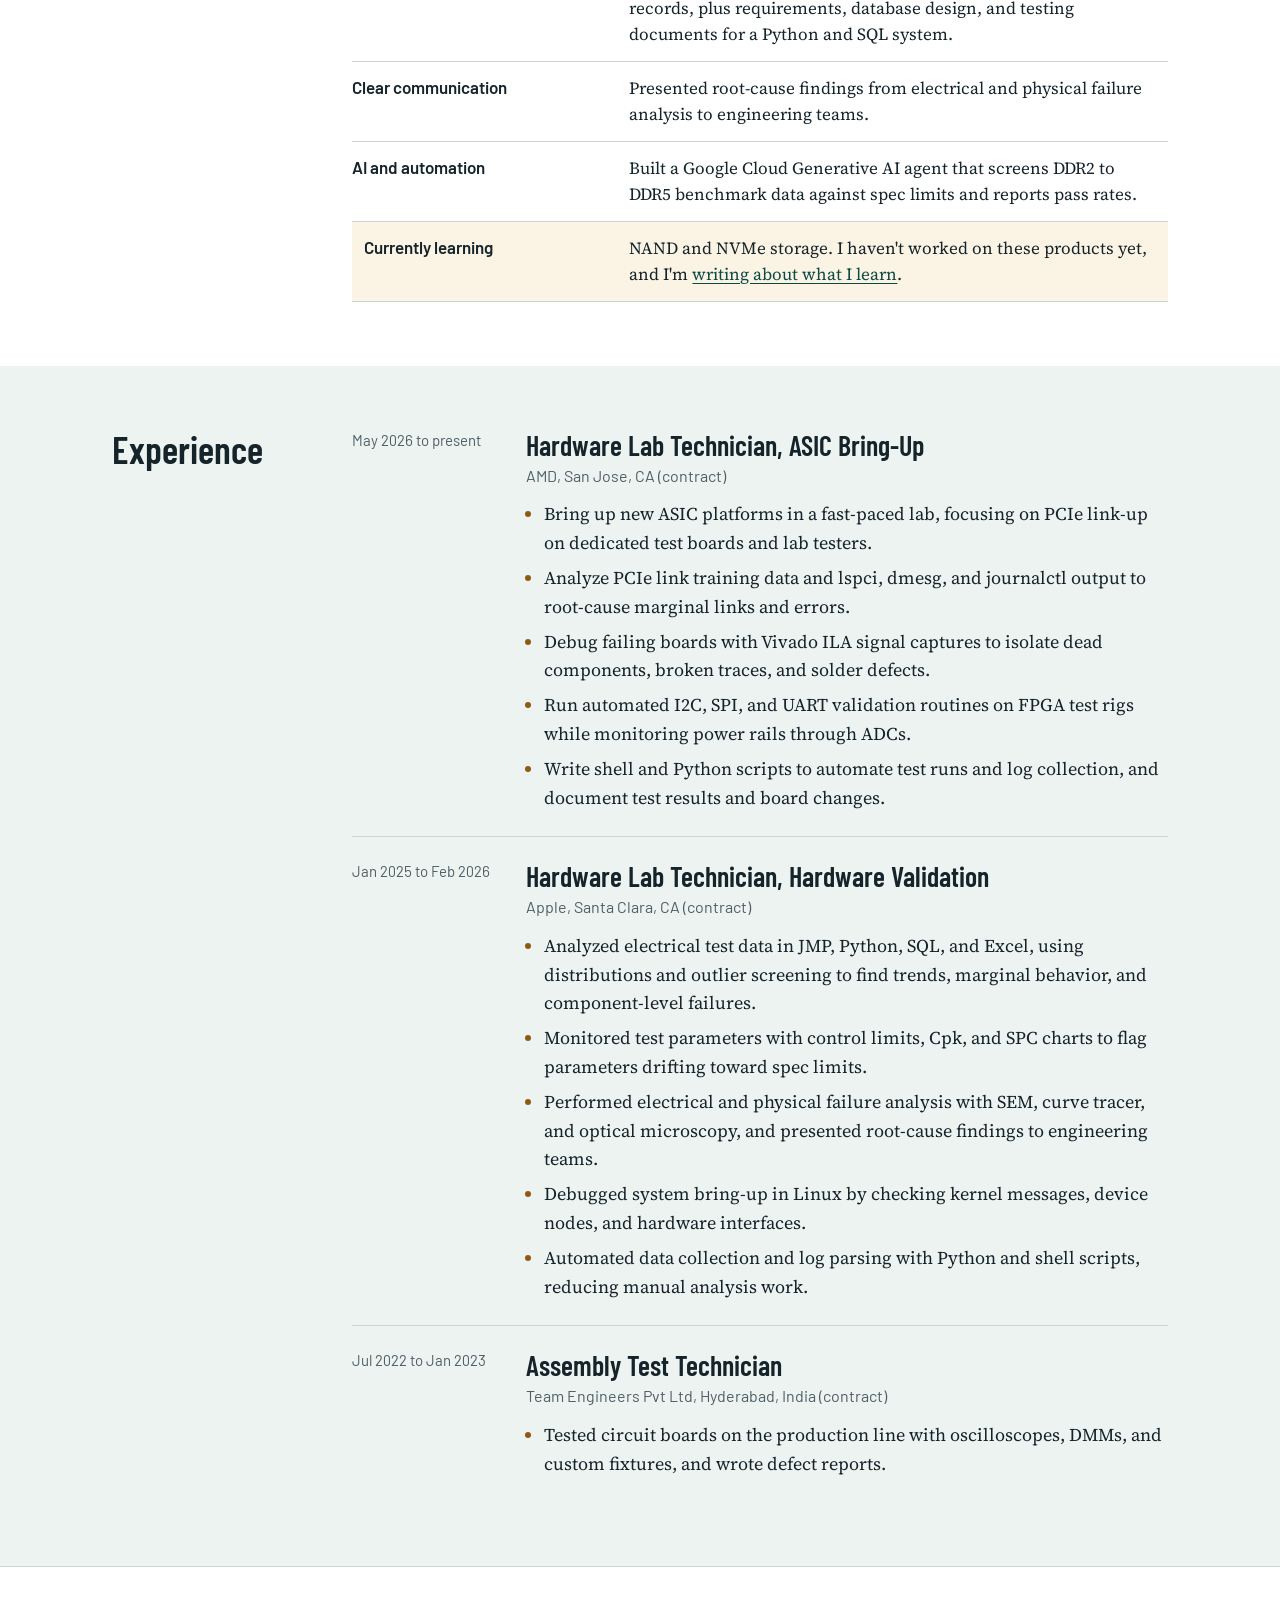
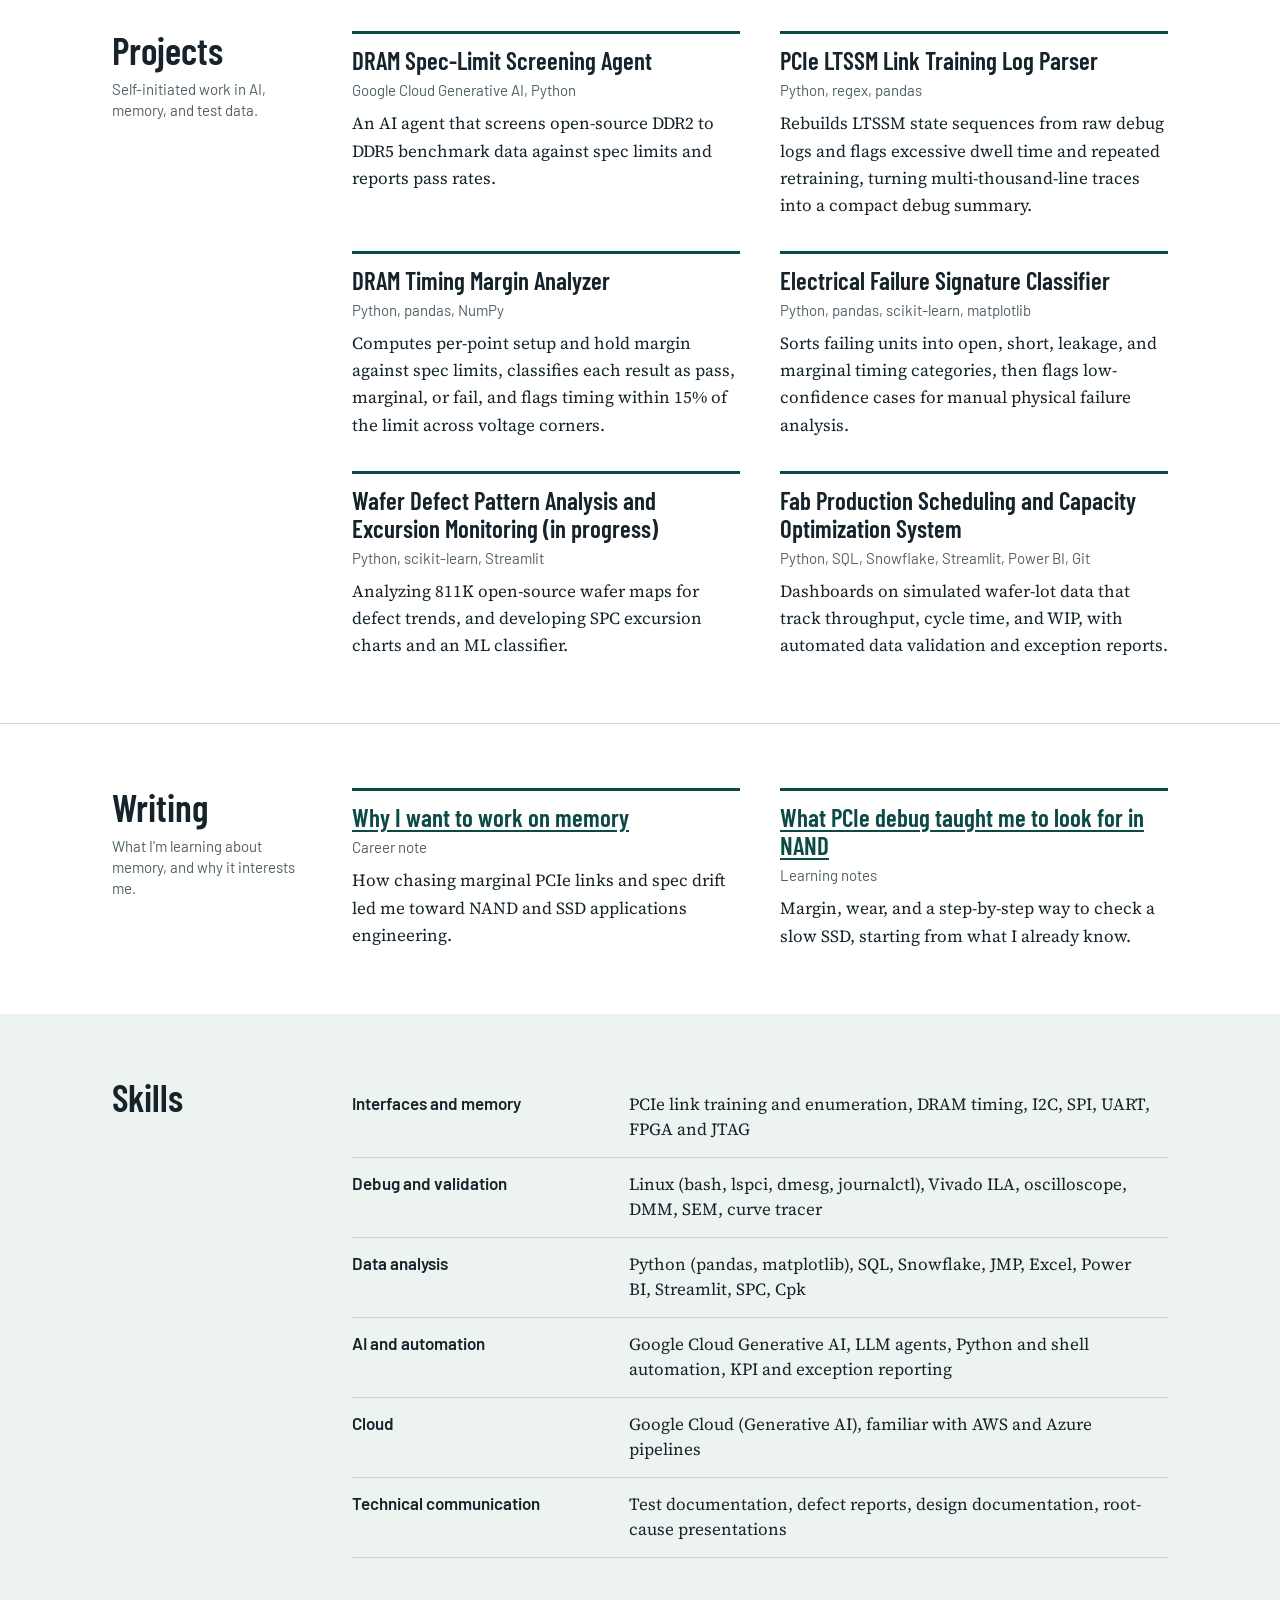
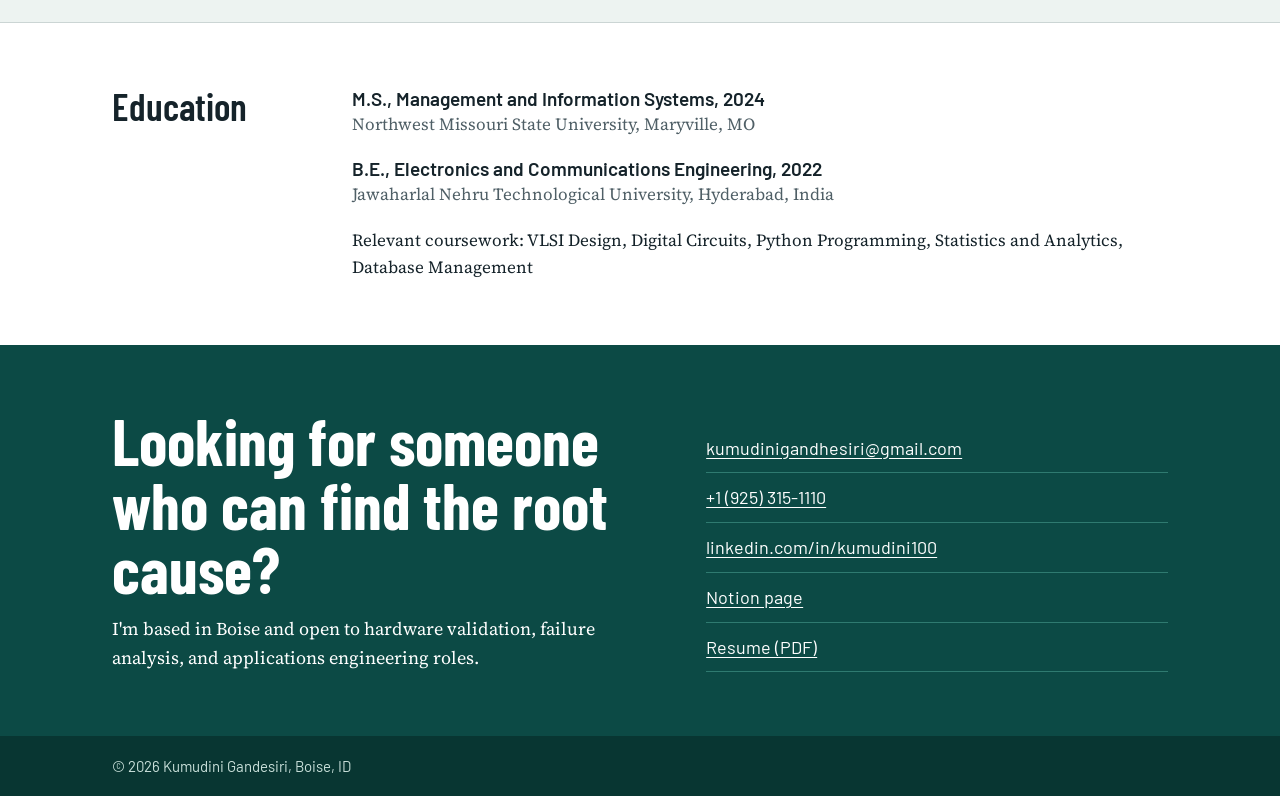
==== commit 28a59aac: "Generalize positioning and remove company-specific resume line Co-Authored-By: Claude Opus 5.5 <nore" ====
--- a/index.html
+++ b/index.html
@@ -4,8 +4,8 @@
 <meta charset="UTF-8" />
 <meta name="viewport" content="width=device-width, initial-scale=1.0" />
 
-<title>Kumudini Gandesiri | Hardware Validation and SSD Applications</title>
-<meta name="description" content="Hardware validation and bring-up professional with AMD and Apple lab experience in PCIe debug, failure analysis, test data analysis, and AI automation. Seeking NAND and SSD applications engineering roles." />
+<title>Kumudini Gandesiri | Hardware Validation and Applications</title>
+<meta name="description" content="Hardware validation and bring-up professional with AMD and Apple lab experience in PCIe debug, failure analysis, test data analysis, and AI automation. Open to hardware validation, failure analysis, and applications engineering roles." />
 <meta name="keywords" content="NAND, SSD, Applications Engineering, PCIe, NVMe, DRAM, Hardware Validation, Failure Analysis, Python, JMP, SQL, AI agents, Google Cloud, AWS, Azure, AMD, Apple, Boise ID" />
 <meta name="author" content="Kumudini Gandesiri" />
 <meta name="robots" content="index, follow" />
@@ -13,7 +13,7 @@
 
 <meta property="og:type" content="website" />
 <meta property="og:url" content="https://kumudinigandhesiri.github.io/" />
-<meta property="og:title" content="Kumudini Gandesiri | Hardware Validation and SSD Applications" />
+<meta property="og:title" content="Kumudini Gandesiri | Hardware Validation and Applications" />
 <meta property="og:description" content="PCIe debug, failure analysis, test data analysis, and AI automation, with lab experience at AMD and Apple." />
 <meta property="og:image" content="https://kumudinigandhesiri.github.io/og-image.png" />
 <meta property="og:image:width" content="1200" />
@@ -22,7 +22,7 @@
 <meta property="og:site_name" content="Kumudini Gandesiri" />
 
 <meta name="twitter:card" content="summary_large_image" />
-<meta name="twitter:title" content="Kumudini Gandesiri | Hardware Validation and SSD Applications" />
+<meta name="twitter:title" content="Kumudini Gandesiri | Hardware Validation and Applications" />
 <meta name="twitter:description" content="PCIe debug, failure analysis, test data analysis, and AI automation, with lab experience at AMD and Apple." />
 <meta name="twitter:image" content="https://kumudinigandhesiri.github.io/og-image.png" />
 
@@ -38,7 +38,7 @@
   "@type": "Person",
   "name": "Kumudini Gandesiri",
   "jobTitle": "Hardware Lab Technician",
-  "description": "Hardware validation and bring-up professional seeking NAND and SSD applications engineering roles.",
+  "description": "Hardware validation and bring-up professional open to hardware validation, failure analysis, and applications engineering roles.",
   "email": "kumudinigandhesiri@gmail.com",
   "telephone": "+19253151110",
   "address": { "@type": "PostalAddress", "addressLocality": "Boise", "addressRegion": "ID", "addressCountry": "US" },
@@ -239,7 +239,7 @@
   <div class="wrap nav-inner">
     <a class="nav-name" href="#top">Kumudini Gandesiri</a>
     <ul class="nav-links">
-      <li><a href="#fit">Role fit</a></li>
+      <li><a href="#fit">Strengths</a></li>
       <li><a href="#experience">Experience</a></li>
       <li><a href="#projects">Projects</a></li>
       <li><a href="#writing">Writing</a></li>
@@ -256,7 +256,7 @@
     <div class="hero-top">
       <div class="hero-text">
     <h1>Kumudini<br>Gandesiri</h1>
-    <p class="hero-lead">I debug PCIe links and failing boards at AMD, turn test data into root-cause findings, and build AI agents that cut manual analysis. Next, I want to do that work on NAND and SSD products.</p>
+    <p class="hero-lead">I debug PCIe links and failing boards at AMD, turn test data into root-cause findings, and build AI agents that cut manual analysis. I'm looking for hardware validation, failure analysis, and applications engineering roles, especially in memory and storage.</p>
     <div class="hero-actions">
       <a class="btn btn-gold" href="Kumudini_Gandesiri_Resume.pdf">View resume</a>
       <a class="btn btn-line" href="mailto:kumudinigandhesiri@gmail.com">Email me</a>
@@ -293,19 +293,19 @@
 <section class="band" id="fit" aria-labelledby="fit-title">
   <div class="wrap band-grid">
     <div>
-      <h2 id="fit-title">Role fit</h2>
-      <p class="band-note">NAND and SSD applications engineering, matched to my evidence.</p>
+      <h2 id="fit-title">Strengths</h2>
+      <p class="band-note">What I bring to a hardware team, with evidence from my work.</p>
     </div>
     <table>
-      <thead><tr><th scope="col">What the role needs</th><th scope="col">What I've done</th></tr></thead>
+      <thead><tr><th scope="col">Strength</th><th scope="col">What I've done</th></tr></thead>
       <tbody>
-        <tr><th scope="row">Qualification support and debug</th><td>Root-caused marginal PCIe links at AMD and isolated dead components, broken traces, and solder defects with Vivado ILA captures.</td></tr>
-        <tr><th scope="row">Performance and characterization data</th><td>Analyzed electrical test data at Apple in JMP, Python, SQL, and Excel, and used control limits, Cpk, and SPC charts to flag parameters drifting toward spec limits.</td></tr>
-        <tr><th scope="row">Reading technical specifications</th><td>Built tools that screen DRAM data against spec limits and trace PCIe LTSSM states through raw debug logs.</td></tr>
-        <tr><th scope="row">Documentation</th><td>Wrote test documentation, defect reports, and board change records, plus requirements, database design, and testing documents for a Python and SQL system.</td></tr>
-        <tr><th scope="row">Cross-functional communication</th><td>Presented root-cause findings from electrical and physical failure analysis to engineering teams.</td></tr>
-        <tr><th scope="row">AI-enabled engineering</th><td>Built a Google Cloud Generative AI agent that screens DDR2 to DDR5 benchmark data against spec limits and reports pass rates.</td></tr>
-        <tr class="gap"><th scope="row">NAND and SSD knowledge</th><td>This is my growth area. I haven't worked on NAND or SSD products yet. My closest experience is PCIe, DRAM timing, and wafer defect analysis, and I'm <a href="#writing">writing about what I learn</a>.</td></tr>
+        <tr><th scope="row">Debug and root cause</th><td>Root-caused marginal PCIe links at AMD and isolated dead components, broken traces, and solder defects with Vivado ILA captures.</td></tr>
+        <tr><th scope="row">Test data analysis</th><td>Analyzed electrical test data at Apple in JMP, Python, SQL, and Excel, and used control limits, Cpk, and SPC charts to flag parameters drifting toward spec limits.</td></tr>
+        <tr><th scope="row">Working from specifications</th><td>Built tools that screen DRAM data against spec limits and trace PCIe LTSSM states through raw debug logs.</td></tr>
+        <tr><th scope="row">Technical documentation</th><td>Wrote test documentation, defect reports, and board change records, plus requirements, database design, and testing documents for a Python and SQL system.</td></tr>
+        <tr><th scope="row">Clear communication</th><td>Presented root-cause findings from electrical and physical failure analysis to engineering teams.</td></tr>
+        <tr><th scope="row">AI and automation</th><td>Built a Google Cloud Generative AI agent that screens DDR2 to DDR5 benchmark data against spec limits and reports pass rates.</td></tr>
+        <tr class="gap"><th scope="row">Currently learning</th><td>NAND and NVMe storage. I haven't worked on these products yet, and I'm <a href="#writing">writing about what I learn</a>.</td></tr>
       </tbody>
     </table>
   </div>
@@ -457,8 +457,8 @@
 <section class="contact" id="contact" aria-labelledby="contact-title">
   <div class="wrap contact-grid">
     <div>
-      <h2 id="contact-title">Hiring for NAND or SSD applications?</h2>
-      <p>I'm based in Boise and would be glad to talk about your team.</p>
+      <h2 id="contact-title">Looking for someone who can find the root cause?</h2>
+      <p>I'm based in Boise and open to hardware validation, failure analysis, and applications engineering roles.</p>
     </div>
     <ul>
       <li><a href="mailto:kumudinigandhesiri@gmail.com">kumudinigandhesiri@gmail.com</a></li>
